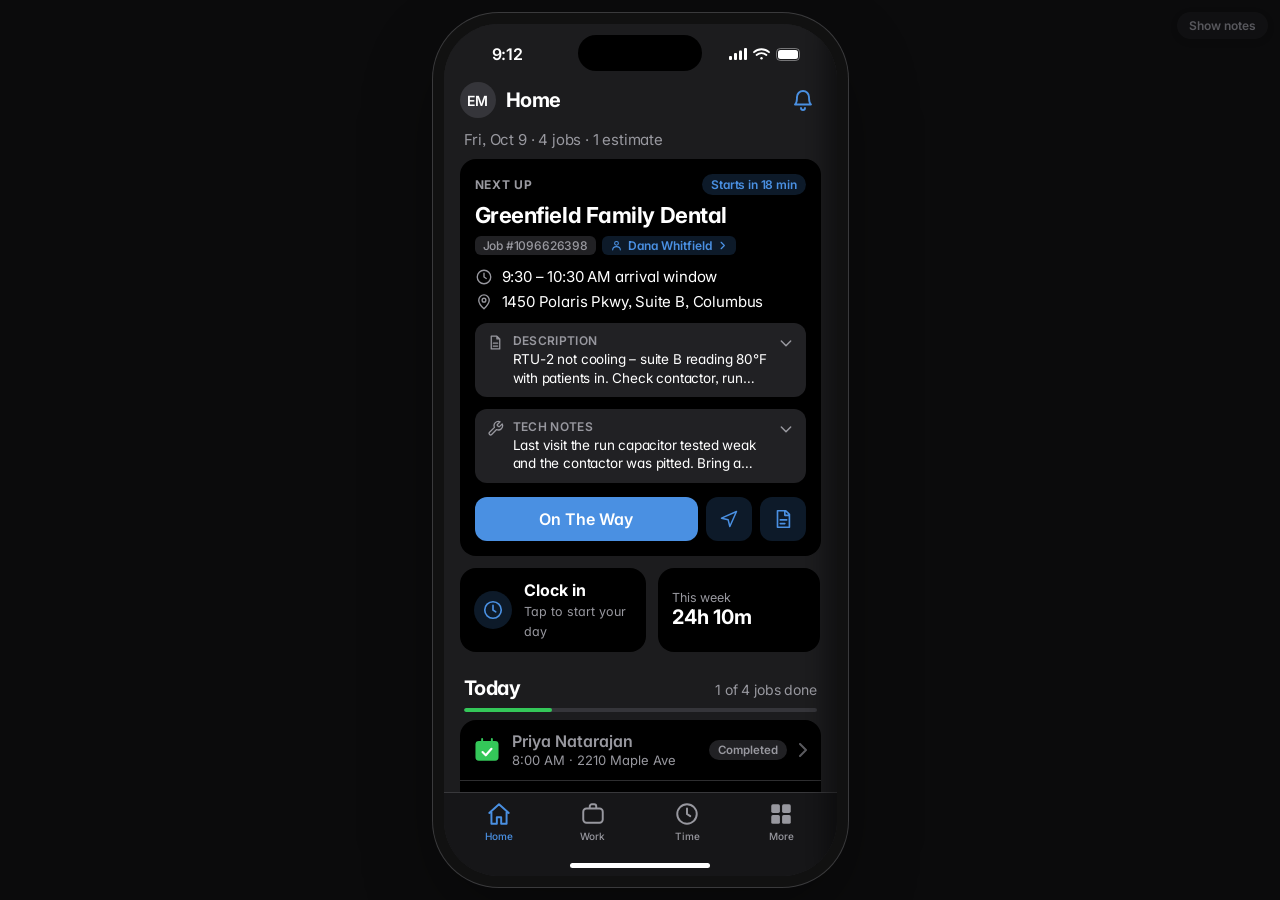
==== technician-happy-path.html @ 6a954765 "Remove the job timer from Job Details Co-Authored-By: Claude Sonnet 5.5 <noreply@anthropic.com>" ====
<!DOCTYPE html>
<html lang="en">
<head>
<meta charset="utf-8">
<meta name="viewport" content="width=device-width, initial-scale=1">
<title>ServiceFusion iOS – Technician Happy Path (v1) + Home &amp; Notifications</title>
<link rel="preconnect" href="https://fonts.googleapis.com">
<link rel="preconnect" href="https://fonts.gstatic.com" crossorigin>
<link href="https://fonts.googleapis.com/css2?family=Inter:wght@400;500;600;700&amp;family=Plus+Jakarta+Sans:wght@400;500;600;700;800&amp;display=swap" rel="stylesheet">
<style>
  :root {
    --bg:#f2f2f7; --card:#fff; --bar:rgba(249,249,249,.94); --text:#000; --text2:#6c6c70; --text3:#aeaeb2;
    --sep:rgba(60,60,67,.18); --accent:#3b82e0; --accent-soft:rgba(59,130,224,.12);
    --green:#34c759; --orange:#ff9f0a; --purple:#af52de; --red:#ff453a; --yellow:#ffd60a;
    --seg-bg:rgba(118,118,128,.12); --seg-on:#fff; --scrim:rgba(0,0,0,.4); --page:#d9dbe0; --shadow:0 1px 2px rgba(0,0,0,.05);
    --panel:#fff;
  }
  [data-theme="dark"] {
    --bg:#1c1c1e; --card:#000; --bar:rgba(22,22,24,.92); --text:#fff; --text2:#98989f; --text3:#5a5a5f;
    --sep:rgba(84,84,88,.55); --accent:#4a90e2; --accent-soft:rgba(74,144,226,.18);
    --seg-bg:rgba(118,118,128,.28); --seg-on:#636366; --scrim:rgba(0,0,0,.6); --page:#0b0b0c; --shadow:none; --panel:#161618;
  }
  * { box-sizing:border-box; -webkit-tap-highlight-color:transparent; }
  html,body { margin:0; height:100%; }
  :root { --font:"Inter",-apple-system,BlinkMacSystemFont,"Helvetica Neue",Arial,sans-serif; --track:-.011em; }
  [data-font="jakarta"] { --font:"Plus Jakarta Sans",-apple-system,BlinkMacSystemFont,"Helvetica Neue",Arial,sans-serif; --track:-.015em; }
  [data-font="system"] { --font:-apple-system,BlinkMacSystemFont,"SF Pro Text","Helvetica Neue",Arial,sans-serif; --track:0em; }
  .phone { font-family:var(--font); letter-spacing:var(--track); -webkit-font-smoothing:antialiased; font-feature-settings:"cv11","ss03","tnum" 0; font-variant-numeric:tabular-nums; }
  .phone h1,.phone h2,.phone h3,.jcard .name { letter-spacing:-.022em; }
  body { background:var(--page); color:var(--text); font-family:var(--font); display:flex; align-items:center; justify-content:center; gap:40px; overflow:hidden; transition:background .25s; }
  button { font:inherit; color:inherit; background:none; border:0; padding:0; cursor:pointer; text-align:inherit; }
  svg { display:block; }
  #stage { width:393px; height:852px; flex:none; transform-origin:center; }
  .phone { position:relative; width:393px; height:852px; border-radius:55px; overflow:hidden; background:var(--bg); box-shadow:0 0 0 11px #111,0 0 0 12px #3a3a3c,0 30px 80px rgba(0,0,0,.4); transition:background .25s; }
  .island { position:absolute; top:11px; left:50%; width:124px; height:36px; margin-left:-62px; background:#000; border-radius:20px; z-index:200; }
  .statusbar { position:absolute; top:0; left:0; right:0; height:54px; z-index:190; display:flex; justify-content:space-between; align-items:center; padding:6px 34px 0 48px; font-weight:600; font-size:16px; pointer-events:none; }
  .statusbar .icons { display:flex; gap:6px; align-items:center; }
  .homebar { position:absolute; bottom:8px; left:50%; width:140px; height:5px; margin-left:-70px; border-radius:3px; background:var(--text); z-index:200; pointer-events:none; }
  .screen { position:absolute; inset:0; background:var(--bg); transition:transform .35s cubic-bezier(.2,.8,.2,1),background .25s; }
  #job { transform:translateX(100%); z-index:35; box-shadow:-8px 0 24px rgba(0,0,0,.15); }
  #job.open { transform:none; }
  #work.pushed,#home.pushed,#inbox.pushed { transform:translateX(-28%); }
  #inbox { transform:translateX(100%); z-index:31; box-shadow:-8px 0 24px rgba(0,0,0,.15); }
  #nset { transform:translateX(100%); z-index:40; box-shadow:-8px 0 24px rgba(0,0,0,.15); }
  #inbox.open,#nset.open { transform:none; }

  /* My Work */
  .header { position:absolute; top:0; left:0; right:0; padding:58px 16px 8px; display:flex; align-items:center; gap:10px; background:var(--bg); z-index:5; }
  .avatar { width:36px; height:36px; border-radius:50%; background:var(--seg-bg); display:grid; place-items:center; font-weight:600; font-size:14px; flex:none; }
  .header h1 { margin:0; font-size:20px; font-weight:700; flex:1; }
  .ibtn { width:36px; height:36px; display:grid; place-items:center; border-radius:50%; color:var(--accent); }
  .ibtn:active { background:var(--seg-bg); }
  .scroll { position:absolute; top:102px; bottom:84px; left:0; right:0; overflow-y:auto; scrollbar-width:none; padding-bottom:24px; }
  .scroll::-webkit-scrollbar { display:none; }
  .seg { margin:6px 16px 0; background:var(--seg-bg); border-radius:9px; padding:2px; display:flex; position:relative; }
  .seg button { flex:1; height:32px; border-radius:7px; font-size:13px; font-weight:500; text-align:center; position:relative; z-index:1; }
  .seg button.on { font-weight:600; }
  .seg .thumb { position:absolute; top:2px; bottom:2px; left:2px; background:var(--seg-on); border-radius:7px; box-shadow:0 2px 6px rgba(0,0,0,.12); transition:transform .25s cubic-bezier(.2,.8,.2,1); }
  .daterow { display:flex; justify-content:space-between; align-items:center; padding:16px 20px 8px; }
  .daterow b { font-size:20px; } .daterow span { color:var(--text2); font-size:20px; }
  .daterow .filters { color:var(--accent); font-size:15px; display:flex; gap:4px; align-items:center; }
  .sec-label { margin:14px 20px 8px; font-size:13px; color:var(--text2); text-transform:uppercase; letter-spacing:.02em; display:flex; justify-content:space-between; }

  .jcard { margin:0 16px 12px; background:var(--card); border-radius:16px; box-shadow:var(--shadow); overflow:hidden; display:block; width:calc(100% - 32px); transition:transform .12s; border:1.5px solid transparent; }
  .jcard:active { transform:scale(.985); }
  .jcard.next { border-color:var(--accent); }
  .jcard .top { display:flex; align-items:center; gap:10px; padding:8px 14px 0; min-height:52px; }
  .jcard .top .sp { flex:1; }
  .jcard .name { padding:6px 14px 0; font-weight:700; font-size:16px; line-height:1.25; letter-spacing:-.01em; }
  .jcard .body { padding:6px 14px 0; }
  .jcard .pri { font-size:16px; font-weight:600; margin-top:2px; display:flex; flex-wrap:wrap; align-items:baseline; column-gap:10px; }
  .jcard .loc { font-size:12px; color:var(--text); margin-top:4px; line-height:1.3; display:flex; align-items:center; gap:8px; }
  .acts { display:flex; gap:16px; margin-right:4px; }
  .actbtn { width:44px; height:44px; border-radius:12px; background:var(--accent-soft); color:var(--accent); display:grid; place-items:center; }
  .actbtn:active { filter:brightness(.85); transform:scale(.94); }
  .jcard .dur { font-size:12px; font-weight:400; color:var(--text2); }
  .jcard .sec { font-size:12px; color:var(--text2); margin-top:8px; line-height:1.5; padding-bottom:12px; }
  .jcard .quick { margin:0 14px 14px; display:flex; gap:10px; }
  .qbtn { flex:1; height:42px; border-radius:12px; background:var(--accent); color:#fff; font-weight:600; font-size:16px; display:flex; align-items:center; justify-content:center; gap:8px; text-align:center; }
  .qbtn:active { opacity:.8; }
  .jcard button.chip { font-size:14px; font-weight:600; min-height:32px; padding:0 12px; gap:7px; border-radius:18px; }
  .jcard button.chip svg { width:10px; height:7px; margin-left:1px; }
  button.chip { position:relative; cursor:pointer; }
  button.chip::after { content:""; position:absolute; inset:-10px -8px; }
  button.chip:active { filter:brightness(.85); transform:scale(.96); }
  .chip { display:inline-flex; align-items:center; gap:5px; font-size:12px; font-weight:600; padding:3px 9px; border-radius:20px; white-space:nowrap; }
  .s-Scheduled { color:var(--accent); background:var(--accent-soft); }
  .s-OnTheWay { color:var(--orange); background:rgba(255,159,10,.16); }
  .s-OnSite { color:var(--purple); background:rgba(175,82,222,.16); }
  .s-Started { color:var(--green); background:rgba(52,199,89,.16); }
  .s-Paused { color:#c9a400; background:rgba(255,214,10,.2); }
  .s-Completed,.s-PartiallyCompleted { color:var(--text2); background:var(--seg-bg); }
  .done-row { margin:0 16px 8px; background:var(--card); border-radius:14px; padding:12px 14px; display:flex; align-items:center; gap:10px; width:calc(100% - 32px); color:var(--text2); font-size:15px; }
  .done-row b { color:var(--text); font-weight:600; flex:1; }

  .tabbar { position:absolute; bottom:0; left:0; right:0; height:84px; padding:8px 8px 0; display:flex; background:var(--bar); backdrop-filter:blur(20px); -webkit-backdrop-filter:blur(20px); border-top:.5px solid var(--sep); z-index:20; }
  .tabbar button { flex:1; display:flex; flex-direction:column; align-items:center; gap:3px; font-size:10px; font-weight:500; color:var(--text2); height:50px; text-align:center; }
  .tabbar button.on { color:var(--accent); }

  /* Job Details */
  .jnav { position:absolute; top:0; left:0; right:0; padding-top:54px; background:var(--card); z-index:6; border-bottom:.5px solid var(--sep); }
  .jnav .row1 { display:flex; align-items:center; justify-content:space-between; padding:0 12px; height:40px; font-size:15px; font-weight:500; }
  .jnav h2 { margin:0; text-align:center; font-size:22px; font-weight:700; padding:2px 0 8px; }
  .jtabs { display:flex; padding:0 12px; }
  .jtabs button { padding:8px 12px 10px; font-size:15px; font-weight:500; color:var(--text); border-bottom:2px solid transparent; }
  .jtabs button.on { color:var(--accent); border-color:var(--accent); }
  .jscroll { position:absolute; top:172px; bottom:0; left:0; right:0; overflow-y:auto; padding:14px 16px 170px; scrollbar-width:none; }
  .jscroll::-webkit-scrollbar { display:none; }
  .card { background:var(--card); border-radius:16px; box-shadow:var(--shadow); margin-bottom:12px; overflow:hidden; }
  .card .pad { padding:14px 16px; }
  .stat-top { display:flex; align-items:center; justify-content:space-between; }
  .stat-top .chip { font-size:14px; padding:4px 11px; }
  .link { color:var(--accent); font-size:15px; text-decoration:underline; }
  .irow { display:flex; align-items:center; gap:12px; padding:12px 16px; }
  .irow + .irow { border-top:.5px solid var(--sep); }
  .irow .main { flex:1; min-width:0; }
  .irow .main small { display:block; color:var(--text2); font-size:13px; }
  .irow svg.lead { color:var(--text2); flex:none; }
  .circ { width:38px; height:38px; border-radius:50%; background:var(--accent-soft); color:var(--accent); display:grid; place-items:center; flex:none; }
  .shortcuts { display:flex; justify-content:space-between; margin:4px 0 14px; }
  .sc { width:64px; text-align:center; font-size:12px; font-weight:500; position:relative; }
  .sc .tile { width:60px; height:60px; border-radius:18px; background:var(--card); display:grid; place-items:center; color:var(--accent); margin:0 auto 6px; position:relative; box-shadow:var(--shadow); }
  .sc:active .tile { transform:scale(.94); }
  .badge { position:absolute; top:-6px; right:-8px; min-width:22px; height:22px; padding:0 6px; border-radius:11px; background:var(--accent); color:#fff; font-size:12px; font-weight:700; display:grid; place-items:center; border:2px solid var(--bg); }
  .badge.warn { background:var(--orange); }
  .badge.ok { background:var(--green); }
  .desc { font-size:15px; line-height:1.4; display:-webkit-box; -webkit-line-clamp:2; -webkit-box-orient:vertical; overflow:hidden; }
  .desc.open { display:block; }
  .desc.big { -webkit-line-clamp:6; }
  .descbox { display:block; width:100%; margin-top:14px; padding-top:12px; border-top:.5px solid var(--sep); text-align:left; }
  .descbox .dh { display:flex; justify-content:space-between; color:var(--text2); font-size:13px; margin-bottom:4px; }
  #descToggle { color:var(--accent); }
  .chev { color:var(--text3); flex:none; }
  .actionbar { position:absolute; left:0; right:0; bottom:0; padding:12px 16px 34px; background:var(--bar); backdrop-filter:blur(20px); -webkit-backdrop-filter:blur(20px); border-top:.5px solid var(--sep); z-index:8; display:flex; gap:10px; }
  .pbtn { flex:1; height:54px; border-radius:14px; background:var(--accent); color:#fff; font-size:18px; font-weight:600; display:flex; align-items:center; justify-content:center; gap:10px; text-align:center; transition:transform .1s; }
  .pbtn:active { transform:scale(.98); opacity:.9; }
  .pbtn.green { background:var(--green); }
  .sbtn { width:54px; height:54px; border-radius:14px; background:var(--seg-bg); display:grid; place-items:center; flex:none; }
  .finished { flex:1; text-align:center; color:var(--text2); font-size:15px; align-self:center; line-height:1.4; }

  /* Sheets */
  .scrim { position:absolute; inset:0; background:var(--scrim); opacity:0; pointer-events:none; transition:opacity .3s; z-index:100; }
  .scrim.show { opacity:1; pointer-events:auto; }
  .sheet { position:absolute; left:0; right:0; bottom:0; background:var(--bg); border-radius:22px 22px 0 0; z-index:110; transform:translateY(105%); transition:transform .35s cubic-bezier(.2,.8,.2,1); display:flex; flex-direction:column; max-height:90%; }
  .sheet.open { transform:none; }
  .sheet.tall { height:88%; }
  .grab { width:36px; height:5px; border-radius:3px; background:var(--text3); margin:8px auto 0; flex:none; }
  .sheet-head { display:flex; align-items:center; justify-content:space-between; padding:10px 18px 8px; flex:none; }
  .sheet-head h3 { margin:0; font-size:19px; }
  .sheet-body { overflow-y:auto; padding:6px 16px 20px; flex:1; scrollbar-width:none; }
  .sheet-foot { padding:10px 16px 34px; flex:none; }
  .opt { display:flex; align-items:center; gap:12px; width:100%; padding:14px 16px; background:var(--card); font-size:17px; }
  .opt + .opt { border-top:.5px solid var(--sep); }
  .opt .chip { margin-left:auto; }
  .opt.cur { color:var(--accent); font-weight:600; }
  .group { border-radius:14px; overflow:hidden; background:var(--card); }
  textarea,input.txt { width:100%; border:0; border-radius:12px; background:var(--card); color:var(--text); font:inherit; font-size:17px; padding:12px 14px; resize:none; outline:none; }
  .note { background:var(--card); border-radius:14px; padding:12px 14px; margin-bottom:10px; font-size:16px; line-height:1.4; }
  .note small { display:block; color:var(--text2); font-size:12px; margin-top:6px; }
  .log { display:flex; gap:10px; padding:10px 4px; font-size:15px; }
  .log small { color:var(--text2); width:62px; flex:none; padding-top:2px; }
  .composer { display:flex; gap:8px; align-items:flex-end; padding:10px 12px 32px; background:var(--bar); border-top:.5px solid var(--sep); flex:none; }
  .composer textarea { flex:1; background:var(--seg-bg); border-radius:18px; padding:9px 14px; font-size:16px; max-height:90px; }
  .send { width:36px; height:36px; border-radius:50%; background:var(--accent); color:#fff; display:grid; place-items:center; flex:none; opacity:.4; }
  .send.on { opacity:1; }
  .empty { text-align:center; color:var(--text2); padding:40px 20px; font-size:15px; }
  .check { width:24px; height:24px; border-radius:50%; border:2px solid var(--text3); flex:none; display:grid; place-items:center; color:#fff; }
  .check.on { background:var(--accent); border-color:var(--accent); }
  .task.on span { color:var(--text2); text-decoration:line-through; }
  .nudge { display:flex; align-items:center; gap:12px; padding:12px 14px; background:var(--card); font-size:15px; }
  .nudge + .nudge { border-top:.5px solid var(--sep); }
  .nudge .ic { width:26px; height:26px; border-radius:50%; display:grid; place-items:center; flex:none; color:#fff; }
  .nudge .ic.ok { background:var(--green); } .nudge .ic.warn { background:var(--orange); }
  .nudge small { display:block; color:var(--text2); font-size:12px; }
  .nudge .go { margin-left:auto; color:var(--accent); font-size:14px; }
  .toast { position:absolute; left:50%; bottom:110px; transform:translate(-50%,20px); background:var(--text); color:var(--bg); padding:9px 16px; border-radius:20px; font-size:14px; opacity:0; transition:.25s; z-index:300; pointer-events:none; width:max-content; max-width:340px; text-align:center; }
  .toast.show { opacity:1; transform:translate(-50%,0); }

  /* ---------- Home + notifications ---------- */
  :root { --banner:rgba(250,250,252,.86); }
  [data-theme="dark"] { --banner:rgba(44,44,46,.88); }
  .bellbtn { position:relative; }
  .bell-ring { animation:ring .7s ease; transform-origin:50% 20%; }
  @keyframes ring { 0%,100% { transform:rotate(0); } 15% { transform:rotate(14deg); } 35% { transform:rotate(-12deg); } 55% { transform:rotate(8deg); } 75% { transform:rotate(-5deg); } }
  #homeBody { padding-bottom:110px; }
  .hcard { margin:0 16px 12px; background:var(--card); border-radius:16px; box-shadow:var(--shadow); overflow:hidden; }
  .greet { padding:2px 20px 10px; }
  .greet p { margin:2px 0 0; color:var(--text2); font-size:15px; }
  .sh { display:flex; justify-content:space-between; align-items:baseline; padding:20px 20px 8px; }
  .sh h3 { margin:0; font-size:20px; }
  .sh span { color:var(--text2); font-size:14px; }
  .pbanner { margin:0 16px 12px; padding:12px 14px; border-radius:14px; background:rgba(255,159,10,.14); border:.5px solid rgba(255,159,10,.5); display:flex; gap:12px; align-items:center; }
  .pbanner .pi { color:var(--orange); flex:none; }
  .pbanner b { display:block; font-size:15px; }
  .pbanner small { display:block; color:var(--text2); font-size:12.5px; line-height:1.3; margin-top:1px; }
  .pbanner button { background:var(--orange); color:#000; font-weight:600; font-size:14px; padding:7px 14px; border-radius:18px; flex:none; }
  .nu { position:relative; padding:14px; border:1.5px solid transparent; transition:border-color .2s; cursor:pointer; }
  .nu.warn { border-color:var(--orange); }
  .nu.late,.nu.left { border-color:var(--red); }
  .nu.onsite,.nu.working { border-color:var(--green); }
  .nu-top { display:flex; align-items:center; justify-content:space-between; margin-bottom:8px; gap:8px; }
  .eyebrow { font-size:12px; font-weight:700; letter-spacing:.06em; color:var(--text2); text-transform:uppercase; }
  .pill { display:inline-flex; align-items:center; gap:5px; font-size:12px; font-weight:600; padding:3px 9px; border-radius:20px; white-space:nowrap; }
  .p-blue { background:var(--accent-soft); color:var(--accent); }
  .p-amber { background:rgba(255,159,10,.2); color:var(--orange); }
  .p-red { background:rgba(255,69,58,.18); color:var(--red); }
  .p-green { background:rgba(52,199,89,.2); color:var(--green); }
  .p-gray { background:var(--seg-bg); color:var(--text2); }
  .nu h4 { margin:0; font-size:22px; line-height:1.15; letter-spacing:-.02em; }
  .tags { display:flex; gap:6px; flex-wrap:wrap; margin:8px 0 0; }
  .tag { font-size:12px; font-weight:500; padding:2px 8px; border-radius:6px; background:var(--seg-bg); color:var(--text2); }
  .tag.chg { background:rgba(255,159,10,.2); color:var(--orange); font-weight:600; }
  .meta { display:flex; flex-direction:column; gap:6px; margin-top:12px; font-size:15px; }
  .meta div { display:flex; align-items:center; gap:9px; }
  .meta svg { color:var(--text2); flex:none; }
  .meta s { color:var(--text3); font-size:13px; margin-left:4px; }
  .tag.ctag { display:inline-flex; align-items:center; gap:5px; background:var(--accent-soft); color:var(--accent); font-weight:600; position:relative; }
  .tag.ctag::after { content:""; position:absolute; inset:-8px -6px; }
  .tag.ctag:active { filter:brightness(.85); }
  .cwho { display:flex; align-items:center; gap:14px; padding:6px 4px 16px; }
  .cwho .cav { width:52px; height:52px; border-radius:50%; background:var(--accent-soft); color:var(--accent); display:grid; place-items:center; font-weight:700; font-size:18px; flex:none; }
  .cwho b { display:block; font-size:20px; letter-spacing:-.02em; }
  .cwho small { color:var(--text2); font-size:14px; }
  .opt .cl { display:block; color:var(--text2); font-size:12px; margin-bottom:1px; }
  .cbtns { display:flex; gap:10px; margin-top:14px; }
  .nblock { display:flex; gap:9px; margin-top:12px; padding:10px 12px; border-radius:12px; background:var(--seg-bg); font-size:13.5px; line-height:1.35; }
  .nblock svg { flex:none; color:var(--text2); margin-top:1px; }
  .nblock .lbl { display:block; font-weight:600; font-size:12px; color:var(--text2); text-transform:uppercase; letter-spacing:.03em; margin-bottom:1px; }
  .nblock .clamp { display:-webkit-box; -webkit-line-clamp:2; -webkit-box-orient:vertical; overflow:hidden; }
  .nblock.open .clamp { display:block; }
  .nblock .tg { flex:none; align-self:flex-start; margin-top:1px; color:var(--text3); transition:transform .2s; }
  .nblock.open .tg { transform:rotate(180deg); }
  .nu .actions { display:flex; gap:8px; margin-top:14px; }
  .hbtn { height:44px; border-radius:12px; font-weight:600; font-size:16px; display:flex; align-items:center; justify-content:center; gap:7px; text-align:center; }
  .hbtn.pri { flex:1; background:var(--accent); color:#fff; }
  .hbtn.pri.go { background:var(--green); }
  .hbtn.pri.warn { background:var(--orange); color:#000; }
  .hbtn.sec { width:46px; background:var(--accent-soft); color:var(--accent); }
  .hbtn:active { filter:brightness(.9); }
  .alldone { text-align:center; padding:26px 20px; }
  .alldone .big { width:54px; height:54px; border-radius:50%; background:rgba(52,199,89,.18); color:var(--green); display:grid; place-items:center; margin:0 auto 10px; }
  .alldone b { font-size:18px; display:block; }
  .alldone small { color:var(--text2); font-size:14px; }
  .tiles { display:grid; grid-template-columns:1.15fr 1fr; gap:12px; margin:0 16px 4px; }
  .ttile { background:var(--card); border-radius:16px; padding:12px 14px; box-shadow:var(--shadow); min-height:74px; text-align:left; display:flex; flex-direction:column; justify-content:center; }
  .ttile small { color:var(--text2); font-size:12.5px; }
  .ttile b { font-size:20px; }
  .ttile.clk { flex-direction:row; align-items:center; gap:12px; }
  .ttile.clk .ci { width:38px; height:38px; border-radius:50%; display:grid; place-items:center; background:var(--accent-soft); color:var(--accent); flex:none; }
  .ttile.clk.in .ci { background:rgba(52,199,89,.2); color:var(--green); }
  .ttile.clk b { font-size:16px; display:block; }
  .prog { height:4px; border-radius:2px; background:var(--seg-bg); margin:0 20px 8px; overflow:hidden; }
  .prog i { display:block; height:100%; background:var(--green); border-radius:2px; transition:width .3s; }
  .jrow { display:flex; align-items:center; gap:12px; width:100%; padding:12px 14px; }
  .jrow + .jrow { border-top:.5px solid var(--sep); }
  .jrow .jn { flex:1; min-width:0; font-size:16px; font-weight:600; line-height:1.2; }
  .jrow .jn small { display:block; color:var(--text2); font-weight:400; font-size:13px; margin-top:2px; white-space:nowrap; overflow:hidden; text-overflow:ellipsis; }
  .jrow.dn .jn b { color:var(--text2); font-weight:600; }
  .jrow .chip { font-size:11.5px; }
  .hempty { text-align:center; color:var(--text2); padding:22px 20px; font-size:14px; }
  .qa { display:flex; gap:10px; overflow-x:auto; padding:0 16px 4px; scrollbar-width:none; }
  .qa::-webkit-scrollbar { display:none; }
  .qt { flex:none; width:82px; height:78px; border-radius:16px; background:var(--card); box-shadow:var(--shadow); display:flex; flex-direction:column; align-items:center; justify-content:center; gap:6px; font-size:12.5px; text-align:center; }
  .qt svg { color:var(--accent); }
  .qt:active { filter:brightness(.9); }
  /* inbox + notification settings */
  .navbar { position:absolute; top:0; left:0; right:0; height:100px; padding-top:54px; display:flex; align-items:center; justify-content:center; background:var(--bar); backdrop-filter:blur(20px); -webkit-backdrop-filter:blur(20px); z-index:5; }
  .navbar h2 { margin:0; font-size:17px; font-weight:600; }
  .nback { position:absolute; left:6px; bottom:6px; display:flex; align-items:center; color:var(--accent); font-size:17px; height:36px; padding-right:8px; }
  .navr { position:absolute; right:8px; bottom:5px; }
  .ibody { position:absolute; top:100px; bottom:0; left:0; right:0; overflow-y:auto; scrollbar-width:none; padding-bottom:60px; }
  .ibody::-webkit-scrollbar { display:none; }
  .frow { display:flex; align-items:center; gap:12px; padding:12px 16px 4px; }
  .fseg { background:var(--seg-bg); border-radius:9px; padding:2px; display:flex; position:relative; flex:1; max-width:190px; }
  .fseg button { flex:1; height:30px; border-radius:7px; font-size:13px; font-weight:500; position:relative; z-index:1; text-align:center; }
  .fseg .thumb { position:absolute; top:2px; bottom:2px; left:2px; width:calc((100% - 4px) / 2); background:var(--seg-on); border-radius:7px; box-shadow:0 2px 6px rgba(0,0,0,.12); transition:transform .25s cubic-bezier(.2,.8,.2,1); }
  .fseg button.on { font-weight:600; }
  .frow .mark { margin-left:auto; color:var(--accent); font-size:15px; }
  .frow .mark:disabled { color:var(--text3); cursor:default; }
  .ngroup { padding:14px 20px 6px; font-size:13px; font-weight:600; color:var(--text2); text-transform:uppercase; letter-spacing:.03em; }
  .nlist { margin:0 16px; border-radius:14px; overflow:hidden; box-shadow:var(--shadow); }
  .nrow { position:relative; display:flex; gap:12px; padding:12px 16px; background:var(--card); cursor:pointer; }
  .nrow + .nrow { border-top:.5px solid var(--sep); }
  .nrow:active { filter:brightness(.95); }
  .nrow.unread { background:color-mix(in srgb, var(--accent) 9%, var(--card)); }
  .ni { width:40px; height:40px; border-radius:50%; flex:none; display:grid; place-items:center; background:color-mix(in srgb, var(--c) 20%, transparent); color:var(--c); }
  .nb { flex:1; min-width:0; padding-right:10px; }
  .nt { display:flex; justify-content:space-between; gap:8px; }
  .nt b { font-size:15.5px; font-weight:500; line-height:1.25; }
  .nrow.unread .nt b { font-weight:700; }
  .nt span { color:var(--text2); font-size:12.5px; flex:none; margin-top:2px; }
  .nb p { margin:2px 0 0; font-size:14px; color:var(--text2); line-height:1.3; }
  .nrow .dot { position:absolute; right:12px; top:40px; width:9px; height:9px; border-radius:50%; background:var(--accent); }
  .nact { margin-top:8px; background:var(--accent); color:#fff; font-weight:600; font-size:13.5px; padding:6px 14px; border-radius:16px; }
  .nres { margin-top:7px; display:flex; align-items:center; gap:5px; font-size:13px; color:var(--green); font-weight:500; }
  .foot { text-align:center; color:var(--text2); font-size:13px; line-height:1.45; padding:22px 30px; }
  .zero { text-align:center; color:var(--text2); padding:70px 40px 30px; }
  .zero .zi { width:64px; height:64px; border-radius:50%; background:var(--seg-bg); display:grid; place-items:center; margin:0 auto 14px; }
  .zero b { display:block; color:var(--text); font-size:18px; margin-bottom:4px; }
  .sbody { position:absolute; top:100px; bottom:0; left:0; right:0; overflow-y:auto; padding:8px 16px 40px; scrollbar-width:none; }
  .sbody h3 { margin:22px 16px 6px; font-size:13px; font-weight:400; color:var(--text2); text-transform:uppercase; letter-spacing:0; }
  .sgroup { background:var(--card); border-radius:12px; overflow:hidden; box-shadow:var(--shadow); }
  .srow { display:flex; align-items:center; justify-content:space-between; padding:12px 16px; min-height:48px; font-size:16.5px; gap:12px; width:100%; }
  .srow + .srow { border-top:.5px solid var(--sep); }
  .srow small { display:block; color:var(--text2); font-size:13px; margin-top:2px; line-height:1.3; }
  .srow .val { color:var(--text2); display:flex; align-items:center; gap:6px; font-size:16px; }
  .srow .val.bad { color:var(--red); } .srow .val.ok { color:var(--green); }
  .snote { margin:8px 16px 0; font-size:13px; color:var(--text2); line-height:1.4; }
  .switch { width:51px; height:31px; border-radius:16px; background:var(--seg-bg); position:relative; transition:background .2s; flex:none; }
  .switch::after { content:""; position:absolute; top:2px; left:2px; width:27px; height:27px; border-radius:50%; background:#fff; box-shadow:0 2px 4px rgba(0,0,0,.3); transition:transform .2s; }
  .switch.on { background:var(--green); }
  .switch.on::after { transform:translateX(20px); }
  .soon { font-size:11px; font-weight:600; background:var(--seg-bg); color:var(--text2); padding:2px 7px; border-radius:10px; margin-left:6px; vertical-align:2px; }
  /* drawer */
  .dscrim { position:absolute; inset:0; background:var(--scrim); opacity:0; pointer-events:none; transition:opacity .3s; z-index:50; }
  .dscrim.show { opacity:1; pointer-events:auto; }
  .drawer { position:absolute; top:0; bottom:0; left:0; width:318px; background:var(--card); z-index:60; transform:translateX(-100%); transition:transform .32s cubic-bezier(.2,.8,.2,1); padding:62px 0 30px; overflow-y:auto; border-radius:0 24px 24px 0; scrollbar-width:none; }
  .drawer.open { transform:none; box-shadow:8px 0 40px rgba(0,0,0,.3); }
  .profile { display:flex; gap:12px; align-items:center; padding:0 20px 18px; }
  .profile .avatar { width:48px; height:48px; font-size:17px; }
  .profile b { display:block; font-size:17px; }
  .profile small { color:var(--text2); font-size:13px; }
  .menu { padding:4px 12px; }
  .menu hr { border:0; border-top:.5px solid var(--sep); margin:8px 8px; }
  .menu button { display:flex; align-items:center; gap:14px; width:100%; padding:11px 8px; border-radius:10px; font-size:17px; }
  .menu button:active { background:var(--seg-bg); }
  .menu svg { color:var(--text2); flex:none; }
  .menu .danger,.menu .danger svg { color:var(--red); }
  .menu .mb { margin-left:auto; background:var(--red); color:#fff; font-size:12px; font-weight:700; border-radius:10px; padding:1px 7px; }
  /* push banner */
  .banner { position:absolute; top:56px; left:8px; right:8px; z-index:250; border-radius:24px; background:var(--banner); backdrop-filter:blur(24px); -webkit-backdrop-filter:blur(24px); box-shadow:0 10px 40px rgba(0,0,0,.35); transform:translateY(-140%); transition:transform .45s cubic-bezier(.2,.9,.25,1.05); overflow:hidden; }
  .banner.show { transform:none; }
  .bn-main { display:flex; gap:11px; padding:12px 14px; width:100%; cursor:pointer; }
  .bn-app { width:38px; height:38px; border-radius:9px; background:linear-gradient(135deg,#4a90e2,#2a5fb0); display:grid; place-items:center; color:#fff; flex:none; }
  .bn-tx { flex:1; min-width:0; }
  .bn-hd { display:flex; justify-content:space-between; font-size:12px; color:var(--text2); margin-bottom:1px; }
  .bn-tx b { display:block; font-size:15px; line-height:1.25; }
  .bn-tx p { margin:2px 0 0; font-size:14px; line-height:1.3; }
  .bn-acts { display:flex; border-top:.5px solid var(--sep); }
  .bn-acts button { flex:1; padding:11px 6px; text-align:center; font-size:15px; font-weight:600; color:var(--accent); }
  .bn-acts button + button { border-left:.5px solid var(--sep); font-weight:500; }
  .bn-acts button:active { background:var(--seg-bg); }
  /* panel controls */
  #panel .tgrid { display:grid; grid-template-columns:1fr 1fr; gap:6px; margin-bottom:4px; }
  #panel .tgrid button { background:var(--seg-bg); border-radius:10px; padding:8px 6px; text-align:center; font-weight:600; font-size:12.5px; }
  #panel .tgrid button:hover { filter:brightness(1.12); }
  #panel .mini { display:flex; gap:4px; background:var(--seg-bg); border-radius:9px; padding:2px; margin-bottom:6px; }
  #panel .mini button { flex:1; padding:6px 4px; border-radius:7px; text-align:center; font-size:12.5px; }
  #panel .mini button.on { background:var(--seg-on); font-weight:600; box-shadow:0 1px 4px rgba(0,0,0,.15); }
  #panel .lab { font-size:12px; color:var(--text2); margin:8px 0 4px; }

  /* Review panel */
  #panel { width:300px; background:var(--panel); border-radius:18px; padding:20px; color:var(--text); font-size:13px; line-height:1.5; max-height:852px; overflow-y:auto; box-shadow:0 8px 30px rgba(0,0,0,.15); flex:none; }
  #panel h4 { margin:0 0 4px; font-size:11px; letter-spacing:.06em; text-transform:uppercase; color:var(--text2); }
  #panel h3 { margin:0 0 10px; font-size:17px; }
  #panel ul { margin:0 0 14px; padding-left:18px; } #panel li { margin-bottom:6px; }
  #panel .ev { color:var(--text2); font-size:12px; }
  #panel .ctl { display:flex; gap:8px; margin-top:6px; }
  #panel .ctl button { flex:1; background:var(--seg-bg); border-radius:10px; padding:8px; text-align:center; font-weight:600; font-size:13px; }
  @media (max-width:820px) { #panel { display:none; } }
  body.hide-panel #panel { display:none; }
  #panelToggle { position:fixed; top:12px; right:12px; z-index:500; background:var(--panel); color:var(--text2); font-size:12px; font-weight:600; padding:6px 12px; border-radius:16px; opacity:.55; box-shadow:0 2px 8px rgba(0,0,0,.15); }
  #panelToggle:hover { opacity:1; }
  @media (max-width:820px) { #panelToggle { display:none; } }

  /* ---------- PO & Completion ---------- */
  #po { transform:translateX(100%); z-index:45; box-shadow:-8px 0 24px rgba(0,0,0,.15); }
  #po.open { transform:none; }
  #job.open.pushed { transform:translateX(-28%); }
  .shortcuts .sc { width:auto; flex:1; }
  .shortcuts .sc .tile { width:54px; height:54px; border-radius:16px; }
  .s-WaitingonParts { color:var(--orange); background:rgba(255,159,10,.16); }
  .s-ReadyforOfficeReview { color:var(--accent); background:var(--accent-soft); }
  .jcard .sec .pl { color:var(--orange); font-weight:500; }
  .pobody { position:absolute; top:100px; left:0; right:0; bottom:0; overflow-y:auto; padding:6px 16px 28px; scrollbar-width:none; }
  .pobody::-webkit-scrollbar { display:none; }
  .pofoot { position:absolute; left:0; right:0; bottom:0; padding:10px 16px 34px; background:var(--bar); backdrop-filter:blur(20px); -webkit-backdrop-filter:blur(20px); border-top:.5px solid var(--sep); z-index:6; display:flex; flex-direction:column; gap:8px; }
  .pofoot .hint { text-align:center; color:var(--text2); font-size:13px; }
  .pbtn.dis { background:var(--seg-bg); color:var(--text3); }
  .pbtn.ghost { background:var(--accent-soft); color:var(--accent); }
  .pbtn.amber { background:var(--orange); color:#000; }
  .pbtn.slim { height:46px; font-size:16px; }
  .plabel { font-size:13px; color:var(--text2); text-transform:uppercase; letter-spacing:.03em; margin:18px 4px 6px; }
  .pcard { background:var(--card); border-radius:14px; overflow:hidden; box-shadow:var(--shadow); }
  .psearch { margin:4px 0 12px; }
  .psearch .box { display:flex; align-items:center; gap:8px; background:var(--seg-bg); border-radius:12px; padding:0 12px; height:40px; color:var(--text2); }
  .psearch input { flex:1; border:0; background:none; outline:none; font:inherit; font-size:16px; color:var(--text); min-width:0; }
  .prow { display:flex; align-items:center; gap:10px; background:var(--card); padding:11px 12px 11px 14px; width:100%; }
  .prow + .prow { border-top:.5px solid var(--sep); }
  .prow.sel { background:color-mix(in srgb, var(--accent) 8%, var(--card)); }
  .pinfo { flex:1; min-width:0; display:block; text-align:left; }
  .pinfo b { display:block; font-size:15.5px; font-weight:600; line-height:1.25; }
  .pinfo small { display:block; color:var(--text2); font-size:12.5px; margin-top:1px; }
  .stk { display:flex; align-items:center; gap:8px; margin-top:6px; flex-wrap:wrap; }
  .stk i { font-style:normal; color:var(--text2); font-size:12px; }
  .padd { width:36px; height:36px; border-radius:50%; background:var(--accent-soft); color:var(--accent); display:grid; place-items:center; flex:none; }
  .addrow { color:var(--accent); font-weight:600; font-size:15px; gap:8px; justify-content:flex-start; }
  .qstep { display:flex; align-items:center; background:var(--seg-bg); border-radius:10px; flex:none; }
  .qstep button { width:34px; height:34px; display:grid; place-items:center; font-size:20px; color:var(--accent); text-align:center; }
  .qstep b { min-width:22px; text-align:center; font-size:15px; }
  .kv { display:flex; justify-content:space-between; align-items:flex-start; gap:14px; padding:12px 14px; font-size:15px; }
  .kv + .kv { border-top:.5px solid var(--sep); }
  .kv span:first-child { color:var(--text2); flex:none; }
  .kv b { font-weight:600; text-align:right; }
  .kvbtn { display:flex; align-items:center; gap:10px; padding:13px 14px; width:100%; font-size:16px; text-align:left; }
  .kvbtn span { flex:1; font-weight:600; }
  .kvbtn small { color:var(--text2); font-size:13px; }
  .jprompt { display:flex; align-items:center; gap:12px; margin-top:12px; padding:12px 14px; border-radius:14px; background:var(--accent-soft); color:var(--accent); }
  .jprompt div { flex:1; color:var(--text); }
  .jprompt b { display:block; font-size:14.5px; }
  .jprompt small { display:block; color:var(--text2); font-size:13px; margin-top:1px; }
  .jprompt .go { background:var(--accent); color:#fff; font-weight:600; font-size:14px; padding:7px 16px; border-radius:16px; }
  .segbar { display:flex; gap:3px; margin:12px 0 8px; }
  .segbar i { flex:1; height:5px; border-radius:3px; background:var(--seg-bg); }
  .segbar i.d { background:var(--green); }
  .segbar i.n { background:var(--accent); }
  .nx { display:flex; justify-content:space-between; gap:10px; font-size:13px; color:var(--text2); }
  .nx b { color:var(--text); font-weight:600; }
  .pcj { cursor:pointer; }
  .poline { margin-top:10px; padding-top:10px; border-top:.5px solid var(--sep); font-size:14.5px; }
  .poline small { display:block; color:var(--text2); font-size:12.5px; margin-top:2px; }
  .vj { display:grid; grid-template-columns:1fr 1fr; gap:8px; margin:12px 0 2px; }
  .vj > div { background:var(--seg-bg); border-radius:10px; padding:8px 10px; font-size:12px; color:var(--text2); }
  .vj b { display:block; color:var(--text); font-size:14px; margin-top:1px; }
  .vj .ok b { color:var(--green); } .vj .open b { color:var(--orange); }
  .vj.big { margin:0 0 14px; } .vj.big > div { padding:12px; } .vj.big b { font-size:16px; }
  .kvs { margin-top:12px; font-size:14.5px; line-height:1.4; }
  .kvs small { display:block; color:var(--text2); font-size:12px; text-transform:uppercase; letter-spacing:.03em; margin-bottom:3px; }
  .clampn { display:-webkit-box; -webkit-line-clamp:3; -webkit-box-orient:vertical; overflow:hidden; }
  .rrow { display:flex; align-items:center; gap:8px; padding:2px 0; }
  .rrow svg { color:var(--green); flex:none; }
  .acts4 { display:grid; grid-template-columns:repeat(4,1fr); gap:8px; }
  .qa4 { background:var(--card); border-radius:14px; padding:12px 4px 10px; display:flex; flex-direction:column; align-items:center; gap:5px; color:var(--accent); font-size:12.5px; font-weight:500; text-align:center; box-shadow:var(--shadow); }
  .qa4.danger { color:var(--red); }
  .qa4:active { filter:brightness(.9); }
  .nudge .ic.req { background:var(--red); } .nudge .ic.na { background:var(--text3); }
  .rtag { font-size:11px; font-weight:700; padding:1px 6px; border-radius:5px; background:rgba(255,69,58,.18); color:var(--red); margin-left:7px; vertical-align:1px; }
  .rtag.soft { background:var(--seg-bg); color:var(--text2); }
  .handoff { display:flex; gap:10px; align-items:flex-start; padding:12px 14px; border-radius:12px; background:var(--accent-soft); color:var(--accent); font-size:14px; line-height:1.35; margin-bottom:14px; }
  .handoff span { color:var(--text); }
  .handoff svg { flex:none; margin-top:1px; }
  #sigPad { width:100%; height:170px; background:#fff; border-radius:14px; touch-action:none; display:block; }
  .group .kv { background:var(--card); }
  .dlab { font-size:12px; color:var(--text2); margin:8px 0 4px; }
  .dm { display:flex; gap:4px; background:var(--seg-bg); border-radius:9px; padding:2px; margin-bottom:6px; }
  .dm button { flex:1; padding:7px 4px; border-radius:7px; text-align:center; font-size:12px; line-height:1.2; }
  .dm button.on { background:var(--seg-on); font-weight:600; box-shadow:0 1px 4px rgba(0,0,0,.15); }
  .adv { width:100%; background:var(--accent); color:#fff; border-radius:10px; padding:10px; text-align:center; font-weight:600; font-size:13px; margin:2px 0 8px; }
  .adv:disabled { background:var(--seg-bg); color:var(--text3); cursor:default; }
  .forjob { color:var(--text2); font-size:13.5px; margin:2px 4px 10px; }
  .irow2 { padding:12px 14px; }
  .irow2 + .irow2 { border-top:.5px solid var(--sep); }
  .ihead { display:flex; justify-content:space-between; align-items:center; gap:8px; }
  .ihead b { font-size:15.5px; font-weight:600; line-height:1.25; }
  .icontrols { display:flex; align-items:center; gap:10px; margin:8px 0 6px; }
  .cost { display:flex; align-items:center; gap:4px; background:var(--seg-bg); border-radius:10px; padding:0 10px; height:34px; color:var(--text2); }
  .costin { width:70px; border:0; background:none; outline:none; font:inherit; font-size:15px; color:var(--text); text-align:right; }
  .tot { margin-left:auto; font-size:15px; }
  .memoin { flex:1; min-width:0; border:0; background:none; outline:none; font:inherit; font-size:15px; color:var(--text); text-align:right; }
  .prow .go { background:var(--accent-soft); color:var(--accent); font-weight:600; font-size:14px; padding:7px 14px; border-radius:16px; flex:none; }
  .vbanner { display:flex; gap:10px; align-items:flex-start; padding:11px 13px; margin-bottom:12px; border-radius:12px; background:var(--accent-soft); color:var(--accent); font-size:13.5px; line-height:1.35; }
  .vbanner span { color:var(--text); }
  .vbanner svg { flex:none; margin-top:1px; }
  .rdot { display:inline-block; width:10px; height:10px; border-radius:50%; margin-right:7px; }
  .r-r { background:var(--red); } .r-o { background:var(--orange); } .r-g { background:var(--green); }
</style>
</head>
<body class="hide-panel">
<div id="stage">
<div class="phone" id="phone">
  <div class="island"></div>
  <div class="statusbar"><span id="clock">9:12</span>
    <span class="icons">
      <svg width="18" height="12" viewBox="0 0 18 12" fill="currentColor"><rect y="8" width="3" height="4" rx="1"/><rect x="5" y="5" width="3" height="7" rx="1"/><rect x="10" y="2.5" width="3" height="9.5" rx="1"/><rect x="15" width="3" height="12" rx="1"/></svg>
      <svg width="17" height="12" viewBox="0 0 17 12" fill="none" stroke="currentColor" stroke-width="1.8" stroke-linecap="round"><path d="M1 4.2a11 11 0 0 1 15 0M3.6 7a7.2 7.2 0 0 1 9.8 0"/><circle cx="8.5" cy="10.2" r="1.2" fill="currentColor" stroke="none"/></svg>
      <svg width="27" height="13" viewBox="0 0 27 13" fill="none"><rect x=".5" y=".5" width="23" height="12" rx="3.8" stroke="currentColor" opacity=".4"/><rect x="2" y="2" width="20" height="9" rx="2.5" fill="currentColor"/></svg>
    </span>
  </div>

  <section class="screen" id="home">
    <div class="header">
      <button class="avatar" data-act="drawer" aria-label="Open menu">EM</button>
      <h1>Home</h1>
      <button class="ibtn bellbtn" data-act="bell" aria-label="Notifications"><span class="bellic"></span></button>
    </div>
    <div class="scroll" id="homeBody"></div>
  </section>

  <section class="screen" id="work">
    <div class="header">
      <button class="avatar" data-act="toast" data-msg="Side menu – see My Work prototype">EM</button>
      <h1>My Work</h1>
      <button class="ibtn bellbtn" data-act="bell" aria-label="Notifications"><span class="bellic"></span></button>
      <button class="ibtn" data-act="toast" data-msg="Search"><svg width="22" height="22" viewBox="0 0 24 24" fill="none" stroke="currentColor" stroke-width="2" stroke-linecap="round"><circle cx="11" cy="11" r="7"/><path d="M20 20l-4-4"/></svg></button>
      <button class="ibtn" data-act="toast" data-msg="Calendar"><svg width="22" height="22" viewBox="0 0 24 24" fill="none" stroke="currentColor" stroke-width="2" stroke-linecap="round" stroke-linejoin="round"><rect x="3" y="5" width="18" height="16" rx="3"/><path d="M3 10h18M8 3v4M16 3v4"/></svg></button>
      <button class="ibtn" data-act="toast" data-msg="New job"><svg width="24" height="24" viewBox="0 0 24 24" fill="none" stroke="currentColor" stroke-width="2.2" stroke-linecap="round"><path d="M12 5v14M5 12h14"/></svg></button>
    </div>
    <div class="scroll">
      <div class="seg" id="wtabs"><div class="thumb" style="width:calc((100% - 4px)/3);transform:translateX(100%)"></div>
        <button data-act="toast" data-msg="Past tab">Past</button><button class="on">Current</button><button data-act="toast" data-msg="Future tab">Future</button></div>
      <div class="daterow"><div><b>Oct 9,</b> <span>Today</span></div>
        <button class="filters" data-act="toast" data-msg="Filters">Filters <svg width="18" height="18" viewBox="0 0 24 24" fill="none" stroke="currentColor" stroke-width="2" stroke-linejoin="round"><path d="M3 4h18l-7 9v6l-4 2v-8z"/></svg></button></div>
      <div id="list"></div>
    </div>
  </section>

  <!-- shared tab bar: Home and Work swap beneath it; Job Details / Inbox slide over it -->
  <nav class="tabbar" id="tabbar">
    <button data-act="tab" data-v="home" class="on"><svg width="26" height="26" viewBox="0 0 24 24" fill="none" stroke="currentColor" stroke-width="1.8" stroke-linejoin="round" stroke-linecap="round"><path d="M3 11l9-8 9 8M5 9.5V21h5v-6h4v6h5V9.5"/></svg>Home</button>
    <button data-act="tab" data-v="work"><svg width="26" height="26" viewBox="0 0 24 24" fill="none" stroke="currentColor" stroke-width="1.8" stroke-linejoin="round"><rect x="3" y="7" width="18" height="13" rx="3"/><path d="M9 7V5a2 2 0 0 1 2-2h2a2 2 0 0 1 2 2v2"/></svg>Work</button>
    <button data-act="tab" data-v="time"><svg width="26" height="26" viewBox="0 0 24 24" fill="none" stroke="currentColor" stroke-width="1.8" stroke-linecap="round"><circle cx="12" cy="12" r="9"/><path d="M12 7v5l3 2"/></svg>Time</button>
    <button data-act="tab" data-v="more"><svg width="26" height="26" viewBox="0 0 24 24" fill="currentColor"><rect x="3" y="3" width="8" height="8" rx="1.5"/><rect x="13" y="3" width="8" height="8" rx="1.5"/><rect x="3" y="13" width="8" height="8" rx="1.5"/><rect x="13" y="13" width="8" height="8" rx="1.5"/></svg>More</button>
  </nav>

  <section class="screen" id="job"></section>
  <section class="screen" id="po"></section>

  <!-- Notification inbox -->
  <section class="screen" id="inbox">
    <div class="navbar">
      <button class="nback" data-act="inbox-back"><span id="ibackIc"></span>&nbsp;<span id="inboxBackTxt">Home</span></button>
      <h2>Notifications</h2>
      <button class="ibtn navr" data-act="nset-open" aria-label="Notification settings" id="gearIc"></button>
    </div>
    <div class="ibody" id="inboxBody"></div>
  </section>

  <!-- Notification settings -->
  <section class="screen" id="nset">
    <div class="navbar">
      <button class="nback" data-act="nset-back"><span id="sbackIc"></span>&nbsp;Notifications</button>
      <h2>Notification Settings</h2>
    </div>
    <div class="sbody" id="nsetBody"></div>
  </section>

  <!-- Side menu -->
  <div class="dscrim" id="dscrim" data-act="drawer-close"></div>
  <aside class="drawer" id="drawer"></aside>

  <!-- Push banner -->
  <div class="banner" id="banner"></div>

  <div class="scrim" id="scrim"></div>
  <div class="sheet" id="sheet"></div>
  <div class="toast" id="toast"></div>
  <div class="homebar"></div>
</div>
</div>

<aside id="panel"></aside>
<button id="panelToggle" data-act="togglePanel" aria-label="Show or hide prototype notes and controls">Show notes</button>

<script>
(() => {
  const $ = s => document.querySelector(s);
  const root = document.documentElement;

  /* ---------- scale ---------- */
  const fit = () => { $('#stage').style.transform = `scale(${Math.min(1,(innerHeight-40)/852)})`; };
  addEventListener('resize', fit); fit();

  /* ---------- icons ---------- */
  const I = {
    back:'<svg width="14" height="22" viewBox="0 0 14 22" fill="none" stroke="currentColor" stroke-width="2.6" stroke-linecap="round" stroke-linejoin="round"><path d="M11 2L3 11l8 9"/></svg>',
    chev:'<svg class="chev" width="8" height="14" viewBox="0 0 8 14" fill="none" stroke="currentColor" stroke-width="2" stroke-linecap="round" stroke-linejoin="round"><path d="M1 1l6 6-6 6"/></svg>',
    edit:'<svg width="22" height="22" viewBox="0 0 24 24" fill="none" stroke="currentColor" stroke-width="2" stroke-linecap="round" stroke-linejoin="round"><path d="M4 20l4-1 11-11-3-3L5 16zM14 6l3 3"/></svg>',
    nav:'<svg width="20" height="20" viewBox="0 0 24 24" fill="none" stroke="currentColor" stroke-width="2" stroke-linejoin="round"><path d="M3 11l18-8-8 18-2-8z"/></svg>',
    phone:'<svg width="20" height="20" viewBox="0 0 24 24" fill="none" stroke="currentColor" stroke-width="2" stroke-linejoin="round"><path d="M5 4h4l2 5-2.500 1.500a11 11 0 0 0 5 5L15 13l5 2v4a2 2 0 0 1-2 2A16 16 0 0 1 3 6a2 2 0 0 1 2-2z"/></svg>',
    msg:'<svg width="20" height="20" viewBox="0 0 24 24" fill="none" stroke="currentColor" stroke-width="2" stroke-linejoin="round"><path d="M4 5h16v11H9l-5 4z"/></svg>',
    clock:'<svg width="20" height="20" viewBox="0 0 24 24" fill="none" stroke="currentColor" stroke-width="2" stroke-linecap="round"><circle cx="12" cy="12" r="9"/><path d="M12 7v5l3 2"/></svg>',
    pin:'<svg class="lead" width="20" height="20" viewBox="0 0 24 24" fill="none" stroke="currentColor" stroke-width="2" stroke-linejoin="round"><path d="M12 22s7-6.500 7-12a7 7 0 0 0-14 0c0 5.500 7 12 7 12z"/><circle cx="12" cy="10" r="2.500"/></svg>',
    cal:'<svg class="lead" width="20" height="20" viewBox="0 0 24 24" fill="none" stroke="currentColor" stroke-width="2" stroke-linecap="round" stroke-linejoin="round"><rect x="3" y="5" width="18" height="16" rx="3"/><path d="M3 10h18M8 3v4M16 3v4"/></svg>',
    user:'<svg class="lead" width="20" height="20" viewBox="0 0 24 24" fill="none" stroke="currentColor" stroke-width="2" stroke-linecap="round"><circle cx="12" cy="8" r="4"/><path d="M4 21c1-4 4-6 8-6s7 2 8 6"/></svg>',
    notes:'<svg width="28" height="28" viewBox="0 0 24 24" fill="none" stroke="currentColor" stroke-width="1.8" stroke-linejoin="round" stroke-linecap="round"><path d="M6 3h9l4 4v14H6zM14 3v5h5M9 13h7M9 17h5"/></svg>',
    tasks:'<svg width="28" height="28" viewBox="0 0 24 24" fill="none" stroke="currentColor" stroke-width="1.8" stroke-linejoin="round" stroke-linecap="round"><rect x="5" y="4" width="14" height="17" rx="2"/><path d="M9 3h6v3H9zM8.500 13l2.500 2.500 4.500-5"/></svg>',
    docs:'<svg width="28" height="28" viewBox="0 0 24 24" fill="none" stroke="currentColor" stroke-width="1.8" stroke-linejoin="round" stroke-linecap="round"><path d="M6 3h9l4 4v14H6zM14 3v5h5"/></svg>',
    equip:'<svg width="28" height="28" viewBox="0 0 24 24" fill="none" stroke="currentColor" stroke-width="1.8" stroke-linejoin="round"><rect x="3" y="6" width="18" height="12" rx="3"/><path d="M3 10h18"/></svg>',
    inv:'<svg width="28" height="28" viewBox="0 0 24 24" fill="none" stroke="currentColor" stroke-width="1.8" stroke-linejoin="round"><rect x="3" y="6" width="18" height="14" rx="3"/><path d="M3 9V6a2 2 0 0 1 2-2h12M16 14h5"/></svg>',
    pause:'<svg width="22" height="22" viewBox="0 0 24 24" fill="currentColor"><rect x="6" y="5" width="4" height="14" rx="1"/><rect x="14" y="5" width="4" height="14" rx="1"/></svg>',
    play:'<svg width="22" height="22" viewBox="0 0 24 24" fill="currentColor"><path d="M7 4l13 8-13 8z"/></svg>',
    tick:'<svg width="12" height="12" viewBox="0 0 12 12" fill="none" stroke="currentColor" stroke-width="2.4" stroke-linecap="round" stroke-linejoin="round"><path d="M2 6.500l2.500 2.500L10 3"/></svg>',
    send:'<svg width="18" height="18" viewBox="0 0 24 24" fill="none" stroke="currentColor" stroke-width="2.6" stroke-linecap="round" stroke-linejoin="round"><path d="M12 20V5M5 12l7-7 7 7"/></svg>',
    warn:'<svg width="14" height="14" viewBox="0 0 14 14" fill="currentColor"><rect x="6" y="2" width="2" height="6" rx="1"/><circle cx="7" cy="11" r="1.200"/></svg>',
    ok:'<svg width="14" height="14" viewBox="0 0 12 12" fill="none" stroke="currentColor" stroke-width="2.2" stroke-linecap="round" stroke-linejoin="round"><path d="M2 6.500l2.500 2.500L10 3"/></svg>'
  };

  /* ---------- state ---------- */
  let simMin, jobs, cur, sheetKind, notesTab, outcome, doneTimer;
  const fmt = m => { let h = Math.floor(m/60), mm = String(m%60).padStart(2,'0'); const ap = h>=12?'PM':'AM'; h = h%12||12; return `${h}:${mm} ${ap}`; };
  const cls = s => s.replace(/\s/g,'');
  const NEXT_STATUS = { 'Scheduled':'On The Way', 'On The Way':'On Site', 'On Site':'Started', 'Started':'Completed', 'Paused':'Started' };
  const FLOW = ['On The Way','On Site','Started','Completed'];
  const NEXT_LABEL = { 'Scheduled':'On The Way', 'On The Way':"I've Arrived", 'On Site':'Start Job', 'Started':'Complete Job', 'Paused':'Resume Job' };

  function reset() {
    simMin = 9*60+12; notesTab = 'job'; outcome = 'Completed'; cur = null; sheetKind = null;
    const task = t => ({ t, d:false });
    jobs = [
      { id:0, name:'Priya Natarajan', addr:'2210 Maple Ave, Dublin, OH 43017', as:'Jordan Reyes', num:'1094418820', start:8*60, end:9*60, status:'Completed', completedAt:'8:52 AM', phone:'(614) 555-0113',
        desc:'Spring tune-up on 2-stage furnace and 3-ton AC. Replace filter, clean condenser coil.', tasks:['Replace 16x25x1 filter','Clean condenser coil','Check refrigerant charge'].map(t => ({ t, d:true })),
        notes:{ tech:[], job:[{ t:'Replaced filter, coil cleaned, charge within spec. Recommended Merv-11 filters going forward.', by:'Completion note · You · 8:52 AM' }] }, logs:[], photos:4 },
      { id:1, name:'Greenfield Family Dental', contact:'Dana Whitfield · Office Manager', addr:'1450 Polaris Pkwy, Suite B, Columbus, OH 43240', as:'Jordan Reyes', num:'1096626398', start:9*60+30, end:10*60+30, status:'Scheduled', phone:'(614) 555-0142',
        desc:'RTU-2 not cooling – suite B reading 80°F with patients in. Check contactor, run capacitor and condenser fan motor. Roof access via hatch in supply closet; key at front desk.',
        tasks:['Lock out / tag out RTU-2','Test contactor and run capacitor','Check condenser fan motor amps','Measure superheat and subcooling','Photograph unit data plate'].map(task),
        notes:{ tech:[], job:[{ t:'Dana is the on-site contact. Park in the rear lot – front spaces are patient parking only.', by:'Office · Yesterday 4:05 PM' }] }, logs:[], photos:0, stamps:{} },
      { id:2, name:'Sandra Kowalczyk', addr:'925 Cherry Bottom Rd, Gahanna, OH 43230', as:'Jordan Reyes, Monica Margam', num:'1099230474', start:13*60, end:15*60, status:'Scheduled', phone:'(614) 555-0178',
        desc:'Replace 50-gal gas water heater (customer purchased unit, in garage). Haul away old tank. Customer will be home after 12:30.',
        tasks:['Shut off gas and water supply','Drain and disconnect old unit','Set and level new 50-gal tank','Connect gas, water and venting','Test PRV and check for leaks','Haul away old tank'].map(task),
        notes:{ tech:[], job:[] }, logs:[], photos:0, stamps:{} },
      { id:3, name:'Olentangy Bistro', contact:'Marcus Bell · Kitchen Manager', addr:'2150 W Dublin-Granville Rd, Columbus, OH 43235', as:'Jordan Reyes', num:'1099231105', start:15*60+30, end:16*60+30, status:'Scheduled', phone:'(614) 555-0119',
        desc:'Walk-in cooler holding 46°F, should be 38°F. Check evaporator fan, defrost cycle and door gasket. Use the back delivery entrance.',
        tasks:['Check evaporator fan and coil','Test defrost heater and timer','Inspect door gasket','Log box temp after 20 min'].map(task),
        notes:{ tech:[], job:[{ t:'Product is being moved to the reach-in – please keep door openings to a minimum.', by:'Office · Today 7:48 AM' }] }, logs:[], photos:0, stamps:{} }
    ];
    jobs.forEach(j => j.type = 'job');
    jobs.push(
      { id:4, type:'estimate', name:'Elena & Marcus Okafor', addr:'3318 Brookside Ln, Dublin, OH 43017', as:'Jordan Reyes', num:'1023440812', start:11*60+30, end:12*60+15, status:'Estimate Provided', phone:'(614) 555-0190', tasks:[], notes:{tech:[],job:[]}, logs:[] }
    );
    jobs[0].email = 'priya.natarajan@example.com'; jobs[1].email = 'dana.whitfield@greenfielddental.com'; jobs[2].email = 'sandra.k@example.com';
    jobs[3].email = 'marcus.bell@olentangybistro.com'; jobs[4].email = 'okafor.family@example.com';
    // Tech notes surface on Home's Next Up card (latest one shown)
    jobs[1].notes.tech.push({ t: 'Last visit the run capacitor tested weak and the contactor was pitted. Bring a spare 40/5 and a contactor, and photograph the data plate. Roof ladder is in the supply closet, hatch is padlocked.', by: 'Tech note · Marcus T. · Sep 22' });
    jobs[2].notes.tech.push({ t: 'Gas shutoff is behind the garage freezer, so move it before you start. Dog is friendly but loud; customer will crate him if you call ahead. Old tank is 80 lb, bring the dolly.', by: 'Tech note · Priya N. · Aug 14' });
    jobs[3].notes.tech.push({ t: 'Back delivery entrance code is 2290. Ask for Marcus at the dish station. Kitchen is slammed 11:30 to 1:30, so keep door openings short and check the gasket before pulling the evaporator cover.', by: 'Tech note · Daniel O. · Oct 2' });
    jobs[1].products = [{ pid: 'fan14', qty: 1 }, { pid: 'cont40', qty: 1 }];
    closePO(true); poDraft = null; compDraft = ''; afterSheet = null; poSeq = 1042; poId = 1; ioSeq = 2207; CATALOG.forEach((p, i) => { p.truck = STOCK0[i][0]; p.wh = STOCK0[i][1]; });
    resetNotif(); closeInbox(); drawerOpen(false); hideBanner();
    renderList(); closeJob(true); closeSheet(); setTab('home'); renderAll();
  }
  const updateClock = () => { $('#clock').textContent = fmt(simMin).replace(/ (AM|PM)/,''); };
  const advanceClock = n => { simMin += n; updateClock(); };

  /* ---------- My Work ---------- */
  const isActive = j => !['Completed', 'Partially Completed', 'Ready for Office Review'].includes(j.status) && !j.cancelled;

  /* Object-type iconography: Job / Estimate / Task, icon + colour vary by that type's status.
     Confirmed from the app: Job Scheduled, Job Dispatched, Estimate Provided, Estimate Accepted,
     Task Incomplete, Task Completed. Every other job status below is a PROVISIONAL guess in the same family. */
  const COL = { green:'#34c759', orange:'#ff9f0a', purple:'#af52de', yellow:'#e6b800', gray:'#8e8e93' };
  const svg = (inner, s = 30) => `<svg class="ico" width="${s}" height="${s}" viewBox="0 0 32 32" fill="none" stroke-linecap="round" stroke-linejoin="round">${inner}</svg>`;
  const G = {
    calCheck: (c, filled) => svg(`<rect x="3" y="6" width="26" height="22" rx="3" ${filled ? `fill="${c}" stroke="${c}"` : `stroke="${c}"`} stroke-width="2.4"/><path d="M10 2.500v6M22 2.500v6" stroke="${c}" stroke-width="2.4"/>${filled ? '' : `<path d="M3 12h26" stroke="${c}" stroke-width="2"/>`}<path d="M10.500 18.500l4 4 7-8" stroke="${filled ? '#fff' : c}" stroke-width="2.600"/>`),
    clock: c => svg(`<circle cx="16" cy="16" r="13" stroke="${c}" stroke-width="2.800"/><path d="M16 8.500v8l5 3.500" stroke="${c}" stroke-width="2.800"/>`),
    person: c => svg(`<circle cx="16" cy="16" r="13" stroke="${c}" stroke-width="2.400"/><circle cx="16" cy="13" r="4" stroke="${c}" stroke-width="2.200"/><path d="M8 24.500c2-3.500 4.500-4.800 8-4.800s6 1.300 8 4.800" stroke="${c}" stroke-width="2.200"/>`),
    estimate: (c, ok) => svg(`<path d="M7 3h13l6 6v20H7z" stroke="${c}" stroke-width="2.400"/><path d="M20 3v6h6" stroke="${c}" stroke-width="2.200"/><text x="16" y="21" font-size="11" font-weight="700" text-anchor="middle" fill="${c}" stroke="none" font-family="-apple-system,Arial">$</text>${ok ? `<path d="M19 27l3 3 6-7" stroke="${c}" stroke-width="2.400" fill="var(--card)"/>` : ''}`)
  };
  function iconSpec(o) {
    if (o.type === 'estimate') return { c: o.status === 'Estimate Accepted' ? COL.orange : COL.green, html: c => G.estimate(c, o.status === 'Estimate Accepted') };
    if (o.type === 'task') return o.status === 'Completed' ? { c: COL.green, html: c => G.calCheck(c, true) } : { c: COL.orange, html: c => G.clock(c) };
    switch (o.status) {
      case 'Scheduled':           return { c: COL.green,  html: c => G.calCheck(c, false) };
      case 'Dispatched':          return { c: COL.green,  html: c => G.person(c) };
      case 'On The Way':          return { c: COL.orange, html: c => G.person(c) };     // provisional
      case 'On Site':             return { c: COL.purple, html: c => G.person(c) };     // provisional
      case 'Started':             return { c: COL.green,  html: c => G.person(c) };     // provisional
      case 'Paused':              return { c: COL.yellow, html: c => G.person(c) };     // provisional
      case 'Partially Completed': return { c: COL.orange, html: c => G.calCheck(c, true) }; // provisional
      case 'Completed':           return { c: COL.green,  html: c => G.calCheck(c, true) }; // provisional
      case 'Waiting on Parts':    return { c: COL.orange, html: c => G.clock(c) };
      case 'Ready for Office Review': return { c: COL.purple, html: c => G.calCheck(c, true) };
      default:                    return { c: COL.gray,   html: c => G.calCheck(c, false) };
    }
  }
  const objIcon = (o, s) => { const sp = iconSpec(o); return sp.html(sp.c).replace(/width="30" height="30"/, `width="${s||30}" height="${s||30}"`); };
  function chip(o) {
    const c = iconSpec(o).c;
    const act = o.type === 'job' ? `data-act="chipStatus" data-id="${o.id}"` : `data-act="toast" data-msg="${o.type === 'estimate' ? 'Estimate' : 'Task'} status – out of scope for this prototype"`;
    return `<button class="chip" ${act} aria-label="Change status: ${o.status}" style="color:${c};background:color-mix(in srgb, ${c} 16%, transparent)">${o.status}<svg width="9" height="6" viewBox="0 0 9 6" fill="none" stroke="currentColor" stroke-width="1.8" stroke-linecap="round" stroke-linejoin="round"><path d="M1 1l3.500 3.500L8 1"/></svg></button>`;
  }
  const dur = o => { const m = o.end - o.start; return `${Math.floor(m/60)}h ${m%60}m`; };
  const typeTitle = o => o.type === 'task' ? (o.status === 'Completed' ? 'Completed Task' : 'Incomplete Task') : o.name;

  function renderList() {
    const active = jobs.filter(isActive).sort((a, b) => a.start - b.start), done = jobs.filter(j => !isActive(j) && !j.cancelled);
    const nextJob = active.find(j => j.type === 'job' && j.status !== 'Waiting on Parts'), nextId = nextJob ? nextJob.id : -1;
    let h = '';
    active.forEach(j => {
      const next = j.id === nextId;
      h += `<div class="jcard ${next?'next':''}" data-act="open" data-id="${j.id}" role="button">
        <div class="top">${objIcon(j)}${chip(j)}<span class="sp"></span>${j.type === 'job' || j.type === 'estimate' ? `<div class="acts">
          <button class="actbtn" data-act="cardNotes" data-id="${j.id}" aria-label="Notes for ${j.name}">${I.notes.replace('width="28" height="28"', 'width="22" height="22"')}</button>
        </div>` : ''}</div>
        <div class="name">${typeTitle(j)}</div>
        <div class="body">
          <div class="pri"><span>${fmt(j.start)} – ${fmt(j.end)}</span><span class="dur">Duration ${dur(j)}</span></div>
          <div class="loc"><span>${j.type === 'task' ? j.desc : j.addr.replace(/,\s*[A-Z]{2}\s*\d{5}(-\d{4})?$/, '')}</span></div>
          <div class="sec">${j.type === 'estimate' ? 'Estimate' : 'Job'} #${j.num}<br>Assigned To: ${j.as || 'Unassigned'}${partsLine(j)}</div>
        </div>
      </div>`;
    });
    if (done.length) {
      h += `<div class="sec-label"><span>Done today (${done.length})</span></div>`;
      done.forEach(j => h += `<button class="done-row" data-act="open" data-id="${j.id}">${objIcon(j, 24)}<b>${typeTitle(j)}${j.type==='task'?'':''}</b>${j.status}${I.chev}</button>`);
    }
    if (!active.length) h = `<div class="empty" style="padding-bottom:10px">🎉 All work done for today.</div>` + h;
    $('#list').innerHTML = h;
  }

  /* ---------- Job Details ---------- */
  let sheetTarget = null; // job targeted by a status capsule tapped in the My Work list
  const J = () => jobs[cur !== null ? cur : sheetTarget];
  function tasksDone(j) { return j.tasks.filter(t => t.d).length; }

  function renderJob() {
    const j = J(); if (!j) return;
    const fin = !isActive(j);
    const td = tasksDone(j), tn = j.tasks.length, nc = j.notes.tech.length + j.notes.job.length;
    const sc = (key, icon, label, badge, bc) => `<button class="sc" data-act="${key}"><div class="tile">${icon}${badge!==''?`<span class="badge ${bc||''}">${badge}</span>`:''}</div>${label}</button>`;
    $('#job').innerHTML = `
      <div class="jnav">
        <div class="row1"><button data-act="back" style="color:var(--accent);padding:6px 8px">${I.back}</button><span>Job #${j.num}</span><button data-act="toast" data-msg="Edit Job" style="color:var(--accent);padding:6px 8px">${I.edit}</button></div>
        <h2>${j.name}</h2>
        <div class="jtabs"><button class="on">Details</button><button data-act="toast" data-msg="Customer Info">Customer Info</button><button data-act="toast" data-msg="Photos">Photos</button><button data-act="toast" data-msg="Sign">Sign</button></div>
      </div>
      <div class="jscroll">
        <div class="card"><div class="pad">
          <div class="stat-top"><span style="display:flex;align-items:center;gap:10px">${objIcon(j, 30)}${chip(j)}</span></div>
          <button class="descbox" data-act="desc"><div class="dh"><span>Description</span><span id="descToggle">More</span></div><div class="desc big" id="desc">${j.desc || "No description available."}</div></button>
        </div></div>

        ${retCard(j)}
        <div class="card">
          <div class="irow">${I.cal}<div class="main">Fri, Oct 09 · ${fmt(j.start)} – ${fmt(j.end)}<small>Duration ${dur(j)}</small></div></div>
          <div class="irow">${I.pin}<div class="main">${j.addr}<small>Tap to open in maps</small></div><button class="circ" data-act="toast" data-msg="Opening driving directions…">${I.nav}</button></div>
          <div class="irow">${I.user}<div class="main">${j.contact||j.name}</div></div>
        </div>


        <div class="card">
          <button class="irow" style="width:100%" data-act="toast" data-msg="Assigned to"><div class="main">Assigned to</div><span style="color:var(--text2);font-size:15px;text-align:right">${j.as || 'Unassigned'}</span>${I.chev}</button>
          <button class="irow" style="width:100%" data-act="toast" data-msg="Custom Fields"><div class="main">Custom Fields</div>${I.chev}</button>
          <button class="irow" style="width:100%" data-act="toast" data-msg="Site Visits"><div class="main">Additional Visits</div>${I.chev}</button>
        </div>

        <div class="shortcuts">
          ${sc('notes', I.notes, 'Notes', nc||'', '')}
          ${sc('tasks', I.tasks, 'Tasks', tn ? `${td}/${tn}` : '', td===tn?'ok':'')}
          ${sc('parts', ic('doc', 28, 1.8), 'POs', pt(j).count || '', pt(j).st === 'awaiting' ? 'warn' : pt(j).st === 'received' ? 'ok' : '')}
          ${sc('stub-Docs', I.docs, 'Docs', '')}
          ${sc('stub-Equipment', I.equip, 'Equipment', '')}
          ${sc('invoice', I.inv, 'Invoice', '')}
        </div>

      </div>
      ${barHTML(j)}`;
    // Description toggle only stays if the text really overflows the preview.
    const dsc = $('#desc'); if (dsc && dsc.scrollHeight <= dsc.clientHeight + 1) { const tg = $('#descToggle'); if (tg) tg.remove(); const bx = dsc.closest('.descbox'); if (bx) bx.removeAttribute('data-act'); }
  }

  // Job Details slides over whatever is beneath it: Home, My Work, or the notification inbox.
  let pushedEl = null;
  function openJob(id) {
    cur = id; renderJob(); renderPanel('job');
    if ($('#job').classList.contains('open')) return;
    pushedEl = $('#inbox').classList.contains('open') ? $('#inbox') : $('#' + tab);
    pushedEl.classList.add('pushed'); $('#job').classList.add('open');
  }
  function closeJob(silent) {
    if (poOpen) closePO(true);
    $('#job').classList.remove('open'); if (pushedEl) pushedEl.classList.remove('pushed'); pushedEl = null; cur = null;
    if (!silent) { renderAll(); }
  }

  /* ---------- status engine ---------- */
  function log(j, text) { j.logs.unshift({ t: fmt(simMin), text }); }
  function setStatus(j, s, opts = {}) {
    const prev = j.status; j.status = s; j.stamps = j.stamps || {};
    if (['On The Way','On Site','Started'].includes(s) && !j.stamps[s]) j.stamps[s] = fmt(simMin).replace(' ', ' ');
    if (s === 'Started' && prev === 'Paused') log(j, 'Resumed');
    if (s === 'Completed' || s === 'Partially Completed' || s === 'Ready for Office Review') { j.stamps.Completed = fmt(simMin).replace(' ', ' '); j.completedAt = fmt(simMin); }
    if (!(s === 'Started' && prev === 'Paused')) log(j, 'Status changed to ' + s);
    if (s === 'On Site') j.onsiteAt = simMin;
    if (s === 'Waiting on Parts') jp(j).waitAt = fmt(simMin);
    resolveNotifs(j, s);   // any notification that asked for this status is now done, wherever it was changed from
    advanceClock(opts.minutes ?? 7);
    if (cur !== null) renderJob();
    renderList(); renderHome(); renderInbox(); renderDrawer();
  }
  function primary(j) {
    const s = j.status;
    if (s === 'Scheduled') { setStatus(j, 'On The Way'); toast('On The Way · office notified'); }
    else if (s === 'On The Way') { setStatus(j, 'On Site'); toast('On Site · arrival logged'); }
    else if (s === 'On Site') { setStatus(j, 'Started'); toast('Job started'); }
    else if (s === 'Paused') { setStatus(j, 'Started', { minutes: 5 }); toast('Resumed'); }
    else if (s === 'Started') openSheet('complete');
  }

  /* ---------- sheets ---------- */
  function openSheet(kind) { sheetKind = kind; renderSheet(); requestAnimationFrame(() => { $('#sheet').classList.add('open'); $('#scrim').classList.add('show'); }); renderPanel(kind); }
  function closeSheet() { sheetKind = null; $('#sheet').classList.remove('open'); $('#scrim').classList.remove('show'); renderPanel(poOpen ? 'po-' + poView : cur !== null ? 'job' : panelBase()); renderHome(); }

  function renderSheet() {
    const j = J(), sh = $('#sheet'); sh.classList.toggle('tall', sheetKind === 'notes' || sheetKind === 'tasks');
    if (sheetKind === 'contact') {
      const c = contactOf(j), initials = c.name.split(' ').map(w => w[0]).slice(0, 2).join('');
      sh.innerHTML = `<div class="grab"></div><div class="sheet-head"><h3>Primary Contact</h3><button class="link" style="text-decoration:none;font-weight:600" data-act="closeSheet">Done</button></div>
        <div class="sheet-body">
          <div class="cwho"><span class="cav">${initials}</span><div><b>${c.name}</b><small>${c.role ? c.role + ' · ' : ''}${j.name === c.name ? 'Customer' : j.name}</small></div></div>
          <div class="group">
            <button class="opt" data-act="toast" data-msg="Calling ${c.name} · ${c.mobile}…"><span style="flex:1"><small class="cl">Mobile</small>${c.mobile}</span><span style="color:var(--accent)">${I.phone}</span></button>
            <button class="opt" data-act="toast" data-msg="Composing email to ${c.email}…"><span style="flex:1;min-width:0"><small class="cl">Email</small>${c.email}</span><span style="color:var(--accent)">${I.msg}</span></button>
          </div>
          <div class="cbtns">
            <button class="pbtn" style="background:var(--accent-soft);color:var(--accent)" data-act="toast" data-msg="Opening Messages to ${c.name}…">${I.msg} Text</button>
            <button class="pbtn" data-act="toast" data-msg="Calling ${c.name} · ${c.mobile}…">${I.phone} Call</button>
          </div>
        </div>`;
    }
    if (sheetKind === 'status') {
      const opts = ['On The Way','On Site','Started','Paused','Waiting on Parts', ...(can().fin ? ['Partially Completed','Completed'] : ['Ready for Office Review'])];
      const nxt = !can().fin && j.status === 'Started' ? 'Ready for Office Review' : NEXT_STATUS[j.status];
      sh.innerHTML = `<div class="grab"></div><div class="sheet-head"><div><h3>Change Status</h3><div style="font-size:13px;color:var(--text2);margin-top:2px">${j.name}</div></div><button class="link" style="text-decoration:none" data-act="closeSheet">Cancel</button></div>
        <div class="sheet-body"><div class="group">${opts.map(o => `<button class="opt ${o===j.status?'cur':''}" data-act="pickStatus" data-s="${o}">${o}${o===j.status?'<span style="margin-left:auto">'+I.ok+'</span>':o===nxt?'<span style="margin-left:auto;font-size:13px;color:var(--accent);font-weight:600">Next</span>':''}</button>`).join('')}</div>
        <p style="color:var(--text2);font-size:12px;margin:10px 6px">Your office's custom statuses appear here too.</p></div>`;
    }
    if (sheetKind === 'notes') {
      const list = notesTab === 'logs' ? j.logs : j.notes[notesTab];
      const body = notesTab === 'logs'
        ? (j.logs.length ? j.logs.map(l => `<div class="log"><small>${l.t}</small><span>${l.text}</span></div>`).join('') : '<div class="empty">No activity yet.</div>')
        : (list.length ? list.map(n => `<div class="note">${n.t}<small>${n.by}</small></div>`).join('') : '<div class="empty">No notes yet.<br>Add one below.</div>');
      const idx = ['tech','job','logs'].indexOf(notesTab);
      sh.innerHTML = `<div class="grab"></div><div class="sheet-head"><h3>Notes</h3><button class="link" style="text-decoration:none;font-weight:600" data-act="closeSheet">Done</button></div>
        <div style="padding:0 16px 8px"><div class="seg" style="margin:0"><div class="thumb" style="width:calc((100% - 4px)/3);transform:translateX(${idx*100}%)"></div>
          ${[['tech','Tech Notes'],['job','Job Notes'],['logs','Activity Logs']].map(([k,l]) => `<button class="${k===notesTab?'on':''}" data-act="notesTab" data-k="${k}">${l}</button>`).join('')}</div></div>
        <div class="sheet-body" id="notesBody">${body}</div>
        ${notesTab === 'logs' ? '' : `<div class="composer"><textarea id="noteIn" rows="1" placeholder="Add a ${notesTab==='tech'?'tech':'job'} note…"></textarea><button class="send" id="sendBtn" data-act="sendNote">${I.send}</button></div>`}`;
      const nb = $('#notesBody'); nb.scrollTop = nb.scrollHeight;
      const ta = $('#noteIn'); if (ta) ta.oninput = () => $('#sendBtn').classList.toggle('on', ta.value.trim().length > 0);
    }
    if (sheetKind === 'tasks') {
      sh.innerHTML = `<div class="grab"></div><div class="sheet-head"><h3>Tasks</h3><button class="link" style="text-decoration:none;font-weight:600" data-act="closeSheet">Done</button></div>
        <div class="sheet-body"><div class="group">${j.tasks.map((t,i) => `<button class="opt task ${t.d?'on':''}" data-act="toggleTask" data-i="${i}"><span class="check ${t.d?'on':''}">${t.d?I.tick:''}</span><span>${t.t}</span></button>`).join('')}</div>
        <p style="color:var(--text2);font-size:13px;margin:10px 6px">${tasksDone(j)} of ${j.tasks.length} complete</p></div>`;
    }
    renderPOSheet(sh, j);
  }

  /* ---------- toast ---------- */
  let tt;
  function toast(m) { const t = $('#toast'); t.textContent = m; t.classList.add('show'); clearTimeout(tt); tt = setTimeout(() => t.classList.remove('show'), 1700); }

  /* ---------- events ---------- */
  document.addEventListener('click', e => {
    const el = e.target.closest('[data-act]'); if (!el) return;
    const a = el.dataset.act, j = (cur !== null || sheetTarget !== null) ? J() : null;
    if (a === 'toast') toast(el.dataset.msg);
    else if (a === 'cardNotes') { e.stopPropagation(); if (cur === null) sheetTarget = +el.dataset.id; notesTab = 'job'; openSheet('notes'); }
    else if (a === 'chipStatus') { e.stopPropagation(); if (cur === null) sheetTarget = +el.dataset.id; openSheet('status'); }
    else if (a === 'open') { const o = jobs[+el.dataset.id]; if (o.type === 'job') openJob(o.id); else toast((o.type === 'estimate' ? 'Estimate' : 'Task') + ' details – out of scope for this prototype'); }
    else if (a === 'back') closeJob();
    else if (a === 'primary') primary(j);
    else if (a === 'pause') { setStatus(j, 'Paused', { minutes: 0 }); toast('Paused'); }
    else if (a === 'status') openSheet('status');
    else if (a === 'pickStatus') {
      const s = el.dataset.s; closeSheet();
      if (s === 'Completed' || s === 'Partially Completed') { outcome = s; setTimeout(() => openSheet('complete'), 380); }
      else if (s === 'Ready for Office Review') { outcome = 'Completed'; setTimeout(() => openSheet('complete'), 380); }
      else if (s !== j.status) { setStatus(j, s); toast('Status: ' + s); }
    }
    else if (a === 'notes') { notesTab = 'job'; openSheet('notes'); }
    else if (a === 'tasks') openSheet('tasks');
    else if (a.startsWith('stub-')) toast(a.slice(5) + ' – out of scope for this prototype');
    else if (a === 'closeSheet') { closeSheet(); if (cur !== null) renderJob(); }
    else if (a === 'notesTab') { notesTab = el.dataset.k; renderSheet(); }
    else if (a === 'sendNote') {
      const ta = $('#noteIn'), v = ta.value.trim(); if (!v) return;
      j.notes[notesTab].push({ t: v, by: `You · ${fmt(simMin)}` }); log(j, (notesTab==='tech'?'Tech':'Job') + ' note added'); renderSheet();
    }
    else if (a === 'toggleTask') { const t = j.tasks[+el.dataset.i]; t.d = !t.d; renderSheet(); }
    else if (a === 'outcome') { outcome = el.dataset.o; const keep = $('#compNote') ? $('#compNote').value : ''; renderSheet(); $('#compNote').value = keep; }
    else if (a === 'reviewTasks') { closeSheet(); setTimeout(() => openSheet('tasks'), 380); }
    else if (a === 'confirmComplete') {
      if (ckStats(j).reqLeft) { toast('Customer signature is required'); return; }
      const v = $('#compNote').value.trim();
      if (v) { j.notes.job.push({ t: v, by: `Completion note · You · ${fmt(simMin)}` }); log(j, 'Completion note added'); }
      const end = can().fin ? outcome : 'Ready for Office Review'; compDraft = '';
      closeSheet(); setStatus(j, end, { minutes: 3 });
      toast(end === 'Completed' ? 'Job completed ✓' : end === 'Ready for Office Review' ? 'Handed off to the office ✓' : 'Marked partially completed');
      clearTimeout(doneTimer); doneTimer = setTimeout(() => { if (cur !== null) closeJob(); }, 1300);
    }
    else if (a === 'desc') { const d = $('#desc'); d.classList.toggle('open'); $('#descToggle').textContent = d.classList.contains('open') ? 'Less' : 'More'; }
    else if (a === 'togglePanel') { const h = document.body.classList.toggle('hide-panel'); el.textContent = h ? 'Show notes' : 'Hide notes'; }
    else if (a === 'reset') reset();
    else if (a === 'font') { const order = ['inter', 'jakarta', 'system']; root.dataset.font = order[(order.indexOf(root.dataset.font) + 1) % 3]; localStorage.setItem('sf-font', root.dataset.font); renderPanel(sheetKind || (cur !== null ? 'job' : 'work')); }
    else if (a === 'theme') { root.dataset.theme = root.dataset.theme === 'dark' ? 'light' : 'dark'; localStorage.setItem('sf-theme', root.dataset.theme); }
  });
  $('#scrim').onclick = () => { closeSheet(); if (cur !== null) renderJob(); };

  /* =====================================================================
     Home + notifications
     Notifications are driven by the same jobs and status engine as My Work:
     a push, an inbox row, the Home card and Job Details all act on one job.
     ===================================================================== */
  const $$ = s => [...document.querySelectorAll(s)];
  const IC = {
    bell: '<path d="M6 9a6 6 0 0 1 12 0c0 6 2 7.5 2 7.5H4S6 15 6 9zM10 20a2 2 0 0 0 4 0"/>',
    sliders: '<path d="M4 7h9M17 7h3M4 17h3M11 17h9"/><circle cx="15" cy="7" r="2"/><circle cx="9" cy="17" r="2"/>',
    pin: '<path d="M12 21s7-6.2 7-11.5a7 7 0 0 0-14 0C5 14.8 12 21 12 21z"/><circle cx="12" cy="9.5" r="2.5"/>',
    clock: '<circle cx="12" cy="12" r="9"/><path d="M12 7v5l3 2"/>',
    nav: '<path d="M3 11l18-8-8 18-2-8z"/>',
    phone: '<path d="M5 4h4l2 5-2.5 1.5a11 11 0 0 0 5 5L15 13l5 2v4a2 2 0 0 1-2 2A15 15 0 0 1 3 6a2 2 0 0 1 2-2z"/>',
    tool: '<path d="M14.7 6.3a1 1 0 0 0 0 1.4l1.6 1.6a1 1 0 0 0 1.4 0l3.77-3.77a6 6 0 0 1-7.94 7.94l-6.91 6.91a2.12 2.12 0 0 1-3-3l6.91-6.91a6 6 0 0 1 7.94-7.94l-3.76 3.76z"/>',
    sun: '<circle cx="12" cy="12" r="4"/><path d="M12 2v2M12 20v2M4.9 4.9l1.4 1.4M17.7 17.7l1.4 1.4M2 12h2M20 12h2M4.9 19.1l1.4-1.4M17.7 6.3l1.4-1.4"/>',
    alarm: '<circle cx="12" cy="13" r="8"/><path d="M12 9v4l2 2M5 3L2 6M19 3l3 3"/>',
    exit: '<path d="M10 4H5a1 1 0 0 0-1 1v14a1 1 0 0 0 1 1h5M14 8l4 4-4 4M18 12H9"/>',
    cal: '<rect x="3" y="5" width="18" height="16" rx="3"/><path d="M3 10h18M8 3v4M16 3v4"/>',
    userplus: '<circle cx="10" cy="8" r="4"/><path d="M2 21c0-4 3.5-6 8-6s8 2 8 6M19 8v6M16 11h6"/>',
    xcircle: '<circle cx="12" cy="12" r="9"/><path d="M9 9l6 6M15 9l-6 6"/>',
    check: '<path d="M5 12.5l4.5 4.5L19 7"/>',
    chev: '<path d="M9 5l7 7-7 7"/>',
    plus: '<path d="M12 5v14M5 12h14"/>',
    users: '<circle cx="12" cy="8" r="3.5"/><path d="M5 20c0-4 3-6 7-6s7 2 7 6"/>',
    catalog: '<rect x="5" y="4" width="14" height="17" rx="2"/><path d="M9 4V3h6v1M9 10h6M9 14h6M9 18h3"/>',
    box: '<path d="M12 3l8 4.5v9L12 21l-8-4.5v-9zM4 7.5l8 4.5 8-4.5M12 12v9"/>',
    map: '<path d="M9 4L3 6v14l6-2 6 2 6-2V4l-6 2zM9 4v14M15 6v14"/>',
    cloud: '<path d="M7 18a4 4 0 0 1-.5-8A6 6 0 0 1 18 11a3.5 3.5 0 0 1-.5 7zM12 16v-5M9.5 13L12 10.5 14.5 13"/>',
    alert: '<path d="M12 3l10 18H2zM12 10v5M12 18v.01"/>',
    file: '<path d="M6 3h8l4 4v14H6zM14 3v4h4M9 13h6M9 17h6"/>',
    gear: '<circle cx="12" cy="12" r="3.2"/><path d="M10.5 2.5h3l.5 2.6 1.8.8 2.2-1.5 2.1 2.1-1.5 2.2.8 1.8 2.6.5v3l-2.6.5-.8 1.8 1.5 2.2-2.1 2.1-2.2-1.5-1.8.8-.5 2.6h-3l-.5-2.6-1.8-.8-2.2 1.5-2.1-2.1 1.5-2.2-.8-1.8-2.6-.5v-3l2.6-.5.8-1.8-1.5-2.2 2.1-2.1 2.2 1.5 1.8-.8z"/>'
  };
  const ic = (n, s = 22, w = 1.8) => `<svg width="${s}" height="${s}" viewBox="0 0 24 24" fill="none" stroke="currentColor" stroke-width="${w}" stroke-linecap="round" stroke-linejoin="round">${IC[n]}</svg>`;

  const rng = (s, e) => { const a = fmt(s), b = fmt(e); return a.slice(-2) === b.slice(-2) ? `${a.slice(0, -3)} – ${b}` : `${a} – ${b}`; };
  const mins = m => { m = Math.max(0, Math.round(m)); if (m < 60) return `${m} min`; const h = Math.floor(m / 60), r = m % 60; return `${h}h${r ? ` ${r}m` : ''}`; };
  const addr1 = j => j.addr.split(',')[0];
  const WORKING = ['On Site', 'Started', 'Paused'];
  const TYPES = {
    morning:   { ico: 'sun',      c: '#ff9f0a' },
    arrive:    { ico: 'pin',      c: '#34c759' },
    window:    { ico: 'alarm',    c: '#ff9f0a' },
    depart:    { ico: 'exit',     c: '#ff453a' },
    changed:   { ico: 'cal',      c: '#4a90e2' },
    assigned:  { ico: 'userplus', c: '#4a90e2' },
    cancelled: { ico: 'xcircle',  c: '#8e8e93' }
  };
  const ACT = { onsite: 'Mark On Site', complete: 'Mark Complete' };

  /* ---------- notification state ---------- */
  const freshS = () => ({
    clockedIn: false, clockInAt: 0, push: true, loc: 'always', unreadOnly: false, assigned: false, expanded: {},
    prefs: { morning: true, window: true, arrive: true, depart: true, assigned: true, changed: true, cancelled: true },
    notifs: [
      { id: 1, type: 'morning', title: 'Good morning, Eleza — 4 jobs today', body: 'First up: Priya Natarajan at 8:00 AM. Then Greenfield Family Dental at 9:30 AM.', job: 1, day: 'Today', time: '7:30 AM', unread: true },
      { id: 2, type: 'depart', title: 'Leaving Daniel Okafor?', body: `You haven't marked this visit Complete.`, day: 'Yesterday', time: '12:12 PM', unread: false, action: 'complete', resolved: 'Completed at 12:14 PM' },
      { id: 3, type: 'arrive', title: `You've arrived at Daniel Okafor`, body: '88 Brookside Ln · Job #1094418977', day: 'Yesterday', time: '10:58 AM', unread: false, action: 'onsite', resolved: 'Marked On Site at 11:01 AM' },
      { id: 4, type: 'morning', title: 'Good morning, Eleza — 2 jobs today', body: 'First up: Daniel Okafor at 11:00 AM.', day: 'Yesterday', time: '7:30 AM', unread: false },
      { id: 5, type: 'window', title: 'Arrival window closing', body: 'Window for Marcus Bellweather closes in 15 min.', day: 'Earlier this week', time: 'Mon', unread: false }
    ]
  });
  let S = freshS(), nid = 100, tab = 'home';
  function resetNotif() { S = freshS(); nid = 100; }

  /* ---------- derived job state ---------- */
  const win = j => ({ ws: j.start, we: j.start + 60 });   // arrival window: first hour of the scheduled slot (placeholder for the real arrival window)
  const activeJobs = () => jobs.filter(j => j.type === 'job' && isActive(j)).sort((a, b) => a.start - b.start);
  function phase(j) {
    if (!isActive(j)) return 'done';
    if (j.status === 'Waiting on Parts') return 'waiting';
    if (WORKING.includes(j.status)) return j.leftEarly ? 'left' : j.status === 'Started' ? 'working' : j.status === 'Paused' ? 'paused' : 'onsite';
    const { we } = win(j);
    if (simMin > we) return 'late';
    if (simMin >= we - 15) return 'warn';
    return j.status === 'On The Way' ? 'enroute' : 'upcoming';
  }
  // A visit you left without completing stays on Next up (red) until it is completed.
  const nextUp = () => activeJobs().find(j => j.status !== 'Waiting on Parts');
  function pillFor(j) {
    const { ws, we } = win(j);
    switch (phase(j)) {
      case 'upcoming': return simMin < ws ? { t: `Starts in ${mins(ws - simMin)}`, c: 'blue' } : { t: `Window open · closes in ${mins(we - simMin)}`, c: 'blue' };
      case 'enroute':  return { t: 'On the way', c: 'blue' };
      case 'warn':     return { t: `Window closes in ${mins(we - simMin)}`, c: 'amber' };
      case 'late':     return { t: `Window passed ${mins(simMin - we)} ago`, c: 'red' };
      case 'onsite':   return { t: `On site · ${mins(Math.max(1, simMin - (j.onsiteAt ?? simMin)))}`, c: 'green' };
      case 'working':  return { t: 'In progress', c: 'green' };
      case 'paused':   return { t: 'Paused', c: 'amber' };
      case 'left':     return { t: 'Left without Complete', c: 'red' };
      default:         return { t: j.status, c: 'gray' };
    }
  }
  function homePrimary(j) {
    const p = phase(j);
    if (p === 'left') return { l: 'Mark Complete', v: 'complete', k: 'warn' };
    if (j.status === 'Scheduled' && (p === 'warn' || p === 'late' || simMin >= win(j).ws)) return { l: 'Mark On Site', v: 'onsite', k: p === 'warn' || p === 'late' ? 'warn' : '' };
    return { l: nextLabel(j), v: 'primary', k: j.status === 'Started' ? 'go' : '' };
  }

  /* ---------- Home ---------- */
  // Primary contact for a job: name, role, mobile, email. Falls back to the customer when no separate contact is set.
  function contactOf(j) {
    const [name, role] = j.contact ? j.contact.split(' · ') : [j.name, ''];
    return { name, role, mobile: j.phone, email: j.email || 'No email on file' };
  }
  // Description / Tech notes preview on Next up: two lines, tap to expand or collapse (remembered per job).
  function nblock(j, key, icon, label, text) {
    const open = !!S.expanded[j.id + key], long = true;   // pruned after layout if the text fits in two lines (see renderHome)
    return `<div class="nblock ${open ? 'open' : ''}" ${long ? `data-act="hexp" data-id="${j.id}" data-k="${key}" role="button" aria-expanded="${open}" style="cursor:pointer"` : ''}>${ic(icon, 17)}<span style="flex:1;min-width:0"><span class="lbl">${label}</span><span class="clamp">${text}</span></span>${long ? `<span class="tg">${ic('chev', 16, 2.2).replace('<svg', '<svg style="transform:rotate(90deg)"')}</span>` : ''}</div>`;
  }
  function nuCard(j) {
    const p = phase(j), pill = pillFor(j), pr = homePrimary(j), w = win(j);
    const tech = j.notes.tech[j.notes.tech.length - 1];
    return `<div class="hcard nu ${p}" data-act="hopen" data-id="${j.id}" role="button">
      <div class="nu-top"><span class="eyebrow">Next up</span><span class="pill p-${pill.c}">${pill.t}</span></div>
      <h4>${j.name}</h4>
      <div class="tags"><span class="tag">Job #${j.num}</span><button class="tag ctag" data-act="hcontact" data-id="${j.id}" aria-label="Primary contact: ${contactOf(j).name}">${ic('users', 13, 2)}${contactOf(j).name}${ic('chev', 11, 2.6)}</button>${j.changed ? '<span class="tag chg">Rescheduled</span>' : ''}${j.ret ? '<span class="tag chg">Return visit</span>' : ''}</div>
      <div class="meta">
        <div>${ic('clock', 18)}<span>${rng(w.ws, w.we)} arrival window${j.changed ? `<s>was ${rng(j.changed.start, j.changed.start + 60)}</s>` : ''}</span></div>
        <div>${ic('pin', 18)}<span>${j.addr.replace(/,\s*[A-Z]{2}\s*\d{5}(-\d{4})?$/, '')}</span></div>
      </div>
      ${j.desc ? nblock(j, "desc", "file", "Description", j.desc) : ""}
      ${tech ? nblock(j, "tech", "tool", "Tech notes", tech.t) : ""}
      <div class="actions">
        <button class="hbtn pri ${pr.k}" data-act="hdo" data-id="${j.id}" data-v="${pr.v}">${pr.l}</button>
        <button class="hbtn sec" data-act="toast" data-msg="Opening driving directions…" aria-label="Navigate">${ic('nav', 20)}</button>
        <button class="hbtn sec" data-act="cardNotes" data-id="${j.id}" aria-label="Notes for ${j.name}">${I.notes.replace('width="28" height="28"', 'width="22" height="22"')}</button>
      </div></div>`;
  }
  function renderHome() {
    const body = $('#homeBody'); if (!body) return;
    const all = jobs.filter(j => !j.cancelled), jl = all.filter(j => j.type === 'job'), est = all.filter(j => j.type === 'estimate').length;
    const done = jl.filter(j => !isActive(j)).length, nu = nextUp();
    let h = `<div class="greet"><p>Fri, Oct 9 · ${jl.length} jobs${est ? ` · ${est} estimate` : ""}</p></div>`;

    // If push or location isn't set up, the triggers silently fail. Say so on Home.
    const pushOff = !S.push, locBad = S.loc !== 'always';
    if (pushOff || locBad) {
      const t = pushOff && locBad ? 'Notifications and location are limited' : pushOff ? 'Notifications are turned off' : 'Set location to “Always”';
      const d = pushOff && locBad ? `No arrival or leaving reminders, and pushes are blocked.` : pushOff ? `You'll miss window and morning reminders. They'll still appear in your inbox.` : `Arrival and leaving reminders can't detect when you reach or leave a site.`;
      h += `<div class="pbanner"><span class="pi">${ic('alert', 24)}</span><div style="flex:1"><b>${t}</b><small>${d}</small></div><button data-act="perm-fix">Fix</button></div>`;
    }

    h += nu ? nuCard(nu) : `<div class="hcard alldone"><div class="big">${ic('check', 28, 2.4)}</div><b>All done for today</b><small>${done} job${done === 1 ? '' : 's'} completed. Nice work.</small></div>`;

    h += `<div class="tiles">
      <button class="ttile clk ${S.clockedIn ? 'in' : ''}" data-act="clock"><span class="ci">${ic('clock', 22)}</span><span><b>${S.clockedIn ? 'Clocked in' : 'Clock in'}</b><small>${S.clockedIn ? `since ${fmt(S.clockInAt)}` : 'Tap to start your day'}</small></span></button>
      <div class="ttile"><small>This week</small><b>${24 + (S.clockedIn ? Math.floor((simMin - S.clockInAt) / 60) : 0)}h 10m</b></div></div>`;

    const rest = all.filter(j => !nu || j.id !== nu.id).sort((a, b) => a.start - b.start);
    h += `<div class="sh"><h3>Today</h3><span>${done} of ${jl.length} jobs done</span></div>
      <div class="prog"><i style="width:${jl.length ? done / jl.length * 100 : 0}%"></i></div>
      <div class="hcard">${rest.length ? rest.map(j => {
        const p = j.type === 'job' ? phase(j) : '';
        const st = p === 'left' ? '<span class="pill p-red">Left site</span>' : p === 'late' ? '<span class="pill p-red">Late</span>' : p === 'warn' ? '<span class="pill p-amber">Closing</span>'
          : `<span class="chip s-${cls(j.status)}">${j.type === 'estimate' ? 'Provided' : j.status}</span>`;
        return `<button class="jrow ${!isActive(j) ? 'dn' : ''}" data-act="hopen" data-id="${j.id}">${objIcon(j, 26)}
          <span class="jn"><b>${typeTitle(j)}</b><small>${rowSub(j)}</small></span>${st}${I.chev}</button>`;
      }).join('') : '<div class="hempty">Nothing else today.</div>'}</div>`;

    h += `<div class="sh"><h3>Shortcuts</h3></div><div class="qa">
      ${[['users', 'Customers'], ['catalog', 'Catalogs'], ['box', 'Inventory'], ['map', 'Map View'], ['cloud', 'FusionDrive']].map(([i, l]) => `<button class="qt" data-act="toast" data-msg="${l} – coming soon">${ic(i, 26)}${l}</button>`).join('')}</div>`;
    body.innerHTML = h;
    // Only text that actually overflows two lines stays tappable (needs layout, so skip while Home is hidden).
    body.querySelectorAll(".nblock[data-act=hexp]:not(.open)").forEach(b => {
      const c = b.querySelector(".clamp");
      if (c.clientHeight && c.scrollHeight <= c.clientHeight + 1) { b.removeAttribute("data-act"); b.removeAttribute("role"); b.style.cursor = ""; const tg = b.querySelector(".tg"); if (tg) tg.remove(); }
    });
  }

  /* ---------- bell ---------- */
  const unreadCount = () => S.notifs.filter(n => n.unread).length;
  function ring() { $$('.bellic').forEach(b => { b.classList.remove('bell-ring'); void b.offsetWidth; b.classList.add('bell-ring'); }); }

  /* ---------- inbox ---------- */
  function renderInbox() {
    const list = S.notifs.filter(n => !S.unreadOnly || n.unread), un = unreadCount();
    let h = `<div class="frow"><div class="fseg"><div class="thumb" style="transform:translateX(${S.unreadOnly ? 100 : 0}%)"></div>
      <button class="${S.unreadOnly ? '' : 'on'}" data-act="filter" data-v="all">All</button>
      <button class="${S.unreadOnly ? 'on' : ''}" data-act="filter" data-v="unread">Unread${un ? ` · ${un}` : ''}</button></div>
      <button class="mark" data-act="markall" ${un ? '' : 'disabled'}>Mark all read</button></div>`;
    if (!list.length) {
      h += `<div class="zero"><div class="zi">${ic('bell', 30)}</div><b>${S.unreadOnly ? `You're all caught up` : 'No notifications yet'}</b>Arrival, departure and schedule alerts will show up here.</div>`;
    } else {
      ['Today', 'Yesterday', 'Earlier this week'].forEach(g => {
        const rows = list.filter(n => n.day === g); if (!rows.length) return;
        h += `<div class="ngroup">${g}</div><div class="nlist">${rows.map(n => {
          const T = TYPES[n.type];
          return `<div class="nrow ${n.unread ? 'unread' : ''}" data-act="notif" data-id="${n.id}" role="button">
            <div class="ni" style="--c:${T.c}">${ic(T.ico, 20)}</div>
            <div class="nb"><div class="nt"><b>${n.title}</b><span>${n.time}</span></div><p>${n.body}</p>
              ${n.resolved ? `<div class="nres">${ic('check', 14, 2.6)} ${n.resolved}</div>` : n.action && n.job != null ? `<button class="nact" data-act="nact" data-id="${n.id}">${ACT[n.action]}</button>` : ''}</div>
            ${n.unread ? '<i class="dot"></i>' : ''}</div>`;
        }).join('')}</div>`;
      });
    }
    $('#inboxBody').innerHTML = h + `<div class="foot">Notifications clear automatically after 7 days.</div>`;
    $('#inboxBackTxt').textContent = tab === 'home' ? 'Home' : 'My Work';
  }

  /* ---------- notification settings ---------- */
  function renderNset() {
    const sw = k => `<button class="switch ${S.prefs[k] ? 'on' : ''}" data-act="pref" data-k="${k}" aria-label="${k}"></button>`;
    const locTxt = { always: 'Always', while: 'While Using', never: 'Never' }[S.loc];
    $('#nsetBody').innerHTML = `
      <h3>This device</h3>
      <div class="sgroup">
        <button class="srow" data-act="perm-fix"><span>Push notifications</span><span class="val ${S.push ? 'ok' : 'bad'}">${S.push ? 'Allowed' : 'Off'} ${ic('chev', 14, 2.2)}</span></button>
        <button class="srow" data-act="perm-fix"><span>Location access<small>Arrival and leaving reminders need “Always”.</small></span><span class="val ${S.loc === 'always' ? 'ok' : 'bad'}">${locTxt} ${ic('chev', 14, 2.2)}</span></button>
      </div>
      <h3>Reminders for you</h3>
      <div class="sgroup">
        <div class="srow"><span>Morning reminder<small>Today's first job and its description. Sent at 7:30 AM.</small></span>${sw('morning')}</div>
        <div class="srow"><span>Arrival window closing<small>15 min before the window closes, if you're not On Site.</small></span>${sw('window')}</div>
        <div class="srow"><span>Arriving at a job<small>When you're within 500 ft of the address.</small></span>${sw('arrive')}</div>
        <div class="srow"><span>Leaving without Complete<small>When you leave a site that isn't marked Complete.</small></span>${sw('depart')}</div>
      </div>
      <p class="snote">Timing and distance are set by your company admin.</p>
      <h3>From dispatch <span class="soon">v2</span></h3>
      <div class="sgroup">
        <div class="srow"><span>Job assigned</span>${sw('assigned')}</div>
        <div class="srow"><span>Schedule changed</span>${sw('changed')}</div>
        <div class="srow"><span>Job cancelled</span>${sw('cancelled')}</div>
      </div>`;
  }

  /* ---------- drawer + chrome ---------- */
  function renderDrawer() {
    const un = unreadCount();
    $('#drawer').innerHTML = `<div class="profile"><div class="avatar">EM</div><div><b>Eleza Mendoza</b><small>emendoza@servicefusion.com</small></div></div>
      <div class="menu">
        <button data-act="toast" data-msg="My Profile – coming soon">${ic('users', 26)}My Profile</button>
        <button data-act="drawer-inbox">${ic('bell', 26)}Notifications${un ? `<span class="mb">${un}</span>` : ''}</button>
        <button data-act="drawer-nset">${ic('sliders', 26)}Notification Settings</button>
        <hr>
        <button data-act="toast" data-msg="Settings – see My Work prototype">${ic('gear', 26)}Settings</button>
        <button class="danger" data-act="toast" data-msg="Logout – not available in prototype">${ic('exit', 26)}Logout</button>
      </div>`;
  }
  function renderChrome() {
    $$('.bellic').forEach(b => b.innerHTML = ic('bell', 24, 1.9));
    $('#gearIc').innerHTML = ic('sliders', 22);
    $('#ibackIc').innerHTML = I.back; $('#sbackIc').innerHTML = I.back;
  }
  function renderAll() {
    renderList(); renderHome(); renderInbox(); renderNset(); renderDrawer(); updateClock();
    if (cur !== null) renderJob();
    renderPanel(sheetKind || (poOpen ? 'po-' + poView : cur !== null ? 'job' : panelBase()));
  }

  /* ---------- navigation ---------- */
  function setTab(t) {
    tab = t;
    $('#home').style.display = t === 'home' ? '' : 'none';
    $('#work').style.display = t === 'work' ? '' : 'none';
    if (t === 'home') renderHome();
    $$('#tabbar button').forEach(b => b.classList.toggle('on', b.dataset.v === t));
    renderInbox(); renderPanel(panelBase());
  }
  function openInbox() { renderInbox(); $('#inbox').classList.add('open'); $('#' + tab).classList.add('pushed'); renderPanel('inbox'); }
  function closeInbox() {
    ['inbox', 'nset'].forEach(id => $('#' + id).classList.remove('open'));
    $('#inbox').classList.remove('pushed'); $('#' + tab).classList.remove('pushed');
    if (typeof panelKind !== 'undefined') renderPanel(panelBase());
  }
  function openNset() { $('#nset').classList.add('open'); $('#inbox').classList.add('pushed'); renderPanel('nset'); }
  function closeNset() { $('#nset').classList.remove('open'); $('#inbox').classList.remove('pushed'); renderPanel('inbox'); }
  function drawerOpen(o) { $('#drawer').classList.toggle('open', o); $('#dscrim').classList.toggle('show', o); }

  /* ---------- create, deliver, act ---------- */
  function notify(type, o) {
    const n = Object.assign({ id: ++nid, type, day: 'Today', time: fmt(simMin), unread: true }, o);
    S.notifs.unshift(n); return n;
  }
  let bt;
  function deliver(n) {
    // The inbox always gets the item; the push only shows if the device allows it.
    if (S.push) showBanner(n); else toast('Push is off — saved to your inbox only');
    ring(); renderAll();
  }
  function showBanner(n) {
    const b = $('#banner'), act = n.action && n.job != null ? ACT[n.action] : null;
    b.innerHTML = `<div class="bn-main" data-act="bn-open" data-id="${n.id}">
        <div class="bn-app">${ic('tool', 21, 1.9)}</div>
        <div class="bn-tx"><div class="bn-hd"><span>SERVICEFUSION</span><span>now</span></div><b>${n.title}</b><p>${n.body}</p></div></div>
      <div class="bn-acts">${act ? `<button data-act="bn-do" data-id="${n.id}">${act}</button>` : ''}<button data-act="bn-open" data-id="${n.id}">${n.job != null ? 'Open job' : 'View'}</button></div>`;
    b.classList.add('show'); clearTimeout(bt); bt = setTimeout(hideBanner, 9000);
  }
  function hideBanner() { $('#banner').classList.remove('show'); clearTimeout(bt); }

  // Called from setStatus, so a notification resolves no matter where the status was changed.
  function resolveNotifs(j, s) {
    const t = fmt(simMin), fin = s === 'Completed' || s === 'Partially Completed';
    if (fin) j.leftEarly = false;
    S.notifs.forEach(n => {
      if (n.job !== j.id || n.resolved || !n.action) return;
      if (n.action === 'onsite' && (s === 'On Site' || s === 'Started' || fin)) { n.resolved = s === 'On Site' ? `Marked On Site at ${t}` : `Status updated to ${s} at ${t}`; n.unread = false; }
      if (n.action === 'complete' && fin) { n.resolved = `${s === 'Completed' ? 'Completed' : 'Marked Partially Completed'} at ${t}`; n.unread = false; }
    });
  }
  // One-tap actions from a push or an inbox row.
  function doAction(id, act) {
    const j = jobs[id]; if (!j) return;
    hideBanner();
    if (act === 'onsite') { if (j.status === 'Scheduled' || j.status === 'On The Way') setStatus(j, 'On Site', { minutes: 0 }); toast(`On Site · ${j.name}`); }
    if (act === 'complete') { setStatus(j, 'Completed', { minutes: 0 }); toast(`Completed · ${j.name}`); }
    renderAll();
  }
  function openNotif(n) {
    n.unread = false; hideBanner();
    const j = n.job != null ? jobs[n.job] : null;
    if (j && j.cancelled) toast('This job was cancelled by dispatch');
    else if (j && j.type === 'job') openJob(j.id);
    else toast('No linked job – older notification');
    renderAll();
  }

  /* ---------- triggers ---------- */
  const skip = label => toast(`Not sent — you turned off “${label}”`);
  const locName = () => S.loc === 'while' ? 'While Using' : 'Never';
  function trig(v) {
    const t = nextUp();
    if (v === 'morning') {
      if (!S.prefs.morning) return skip('Morning reminder');
      const rem = activeJobs(); if (!rem.length) return toast('No jobs left today');
      const f = rem[0];
      return deliver(notify('morning', { title: `Today: ${rem.length} job${rem.length === 1 ? '' : 's'} to go`, body: `First up: ${f.name} at ${fmt(f.start)}. ${f.desc.split('. ')[0].replace(/\.$/, '')}.`, job: f.id }));
    }
    if (v === 'arrive') {
      if (!S.prefs.arrive) return skip('Arriving at a job');
      if (S.loc !== 'always') return toast(`Didn't fire — location is “${locName()}”, so the geofence can't wake the app`);
      if (!t) return toast('No jobs left to arrive at');
      if (WORKING.includes(t.status)) return toast('Not sent — already On Site');
      simMin = Math.max(simMin, win(t).ws + 2); updateClock();
      return deliver(notify('arrive', { title: `You've arrived at ${t.name}`, body: `${addr1(t)} · Job #${t.num}. Tap for instructions and contact.`, job: t.id, action: 'onsite' }));
    }
    if (v === 'warn') {
      if (!S.prefs.window) return skip('Arrival window closing');
      if (!t) return toast('No jobs left');
      if (WORKING.includes(t.status)) return toast('Not sent — already On Site');
      if (simMin > win(t).we) return toast('Window already passed');
      simMin = Math.max(simMin, win(t).we - 15); updateClock();
      return deliver(notify('window', { title: 'Arrival window closing', body: `Your window for ${t.name} closes at ${fmt(win(t).we)}. You're not marked On Site yet.`, job: t.id, action: 'onsite' }));
    }
    if (v === 'depart') {
      if (!S.prefs.depart) return skip('Leaving without Complete');
      if (S.loc !== 'always') return toast(`Didn't fire — location is “${locName()}”, so leaving the site can't be detected`);
      const a = activeJobs().find(x => WORKING.includes(x.status) && !x.leftEarly) || t;
      if (!a) return toast('No jobs to leave');
      if (!WORKING.includes(a.status)) { simMin = Math.max(simMin, win(a).ws + 2); setStatus(a, 'On Site', { minutes: 0 }); }
      simMin = Math.max(simMin, (a.onsiteAt ?? simMin) + 55); updateClock();
      a.leftEarly = true; a.leftAt = simMin;
      return deliver(notify('depart', { title: `Leaving ${a.name}?`, body: `You haven't marked this job Complete. Update the status before your next stop.`, job: a.id, action: 'complete' }));
    }
    if (v === 'changed') {
      if (!S.prefs.changed) return skip('Schedule changed');
      const a = [...activeJobs()].reverse().find(x => !x.changed && x.status === 'Scheduled' && (!t || x.id !== t.id));
      if (!a) return toast('Nothing left to reschedule');
      a.changed = { start: a.start, end: a.end }; a.start += 60; a.end += 60;
      return deliver(notify('changed', { title: 'Schedule changed', body: `${a.name} moved to ${rng(a.start, a.end)} (was ${rng(a.changed.start, a.changed.end)}).`, job: a.id }));
    }
    if (v === 'assigned') {
      if (!S.prefs.assigned) return skip('Job assigned');
      if (S.assigned) return toast('Already assigned in this demo');
      S.assigned = true;
      const id = jobs.length;
      jobs.push({ id, type: 'job', name: 'Harriet Lindqvist', addr: '412 Elm St, Westerville, OH 43081', as: 'Jordan Reyes', num: '1097001254', start: 16 * 60 + 45, end: 17 * 60 + 45, status: 'Scheduled', phone: '(614) 555-0166', email: 'harriet.lindqvist@example.com',
        desc: 'No-cool call. Outdoor unit hums but the condenser fan is not spinning.', tasks: ['Check capacitor and fan motor', 'Measure amp draw', 'Quote repair'].map(x => ({ t: x, d: false })),
        notes: { tech: [], job: [] }, logs: [], photos: 0, stamps: {} });
      return deliver(notify('assigned', { title: 'New job assigned to you', body: `Harriet Lindqvist · ${rng(16 * 60 + 45, 17 * 60 + 45)} · 412 Elm St, Westerville`, job: id }));
    }
    if (v === 'cancelled') {
      if (!S.prefs.cancelled) return skip('Job cancelled');
      const a = [...activeJobs()].reverse().find(x => x.status === 'Scheduled' && (!t || x.id !== t.id));
      if (!a) return toast('Nothing to cancel');
      a.cancelled = true;
      return deliver(notify('cancelled', { title: 'Job cancelled', body: `${a.name} (${fmt(a.start)}) was cancelled by dispatch.`, job: a.id }));
    }
  }

  /* ---------- events for Home + notifications ---------- */
  document.addEventListener('click', e => {
    const el = e.target.closest('[data-act]'); if (!el) return;
    const d = el.dataset, id = d.id;
    switch (d.act) {
      case 'bell': hideBanner(); openInbox(); break;
      case 'inbox-back': closeInbox(); break;
      case 'nset-open': openNset(); break;
      case 'nset-back': closeNset(); break;
      case 'drawer': drawerOpen(true); break;
      case 'drawer-close': drawerOpen(false); break;
      case 'drawer-inbox': drawerOpen(false); openInbox(); break;
      case 'drawer-nset': drawerOpen(false); openInbox(); setTimeout(openNset, 120); break;
      case 'tab': if (d.v === 'more') drawerOpen(true); else if (d.v === 'time') toast('Time – coming soon'); else setTab(d.v); break;
      case 'hopen': { const j = jobs[+id]; if (j.type === 'job') openJob(j.id); else toast('Estimate details – out of scope for this prototype'); break; }
      case 'hdo': { e.stopPropagation(); const j = jobs[+id]; if (d.v === 'onsite' || d.v === 'complete') doAction(j.id, d.v); else { sheetTarget = j.id; primary(j); renderAll(); } break; }
      case 'hcontact': e.stopPropagation(); sheetTarget = +id; openSheet('contact'); break;
      case 'hexp': { const k = id + d.k; S.expanded[k] = !S.expanded[k]; renderHome(); break; }
      case 'filter': S.unreadOnly = d.v === 'unread'; renderInbox(); break;
      case 'markall': S.notifs.forEach(n => n.unread = false); renderInbox(); renderDrawer(); break;
      case 'notif': openNotif(S.notifs.find(n => n.id == id)); break;
      case 'nact': { e.stopPropagation(); const n = S.notifs.find(n => n.id == id); n.unread = false; doAction(n.job, n.action); break; }
      case 'clock': S.clockedIn = !S.clockedIn; if (S.clockedIn) S.clockInAt = simMin; toast(S.clockedIn ? `Clocked in at ${fmt(simMin)}` : 'Clocked out'); renderHome(); break;
      case 'perm-fix': S.push = true; S.loc = 'always'; toast('Opened iOS Settings — permissions granted (simulated)'); renderAll(); break;
      case 'pref': S.prefs[d.k] = !S.prefs[d.k]; renderNset(); break;
      case 'bn-open': { const n = S.notifs.find(n => n.id == id); openNotif(n); break; }
      case 'bn-do': { e.stopPropagation(); const n = S.notifs.find(n => n.id == id); n.unread = false; doAction(n.job, n.action); break; }
      case 'trig': trig(d.v); break;
      case 'devpush': S.push = d.v === '1'; renderAll(); break;
      case 'devloc': S.loc = d.v; renderAll(); break;
    }
  });

  /* ---------- review panel ---------- */
  const P = {
    work: ['My Work', ['Same screen, same Past / Current / Future tabs and job cards – nothing to relearn.', 'Object icons are preserved: Jobs, Estimates and Tasks each keep their own icon, and the icon/colour changes with that object\'s status (e.g. Estimate Provided green → Accepted orange with check).', 'Cards lose the label/value table. Customer name gets its own full-width line; time and location are primary, while Job #, duration and assignee stay as smaller secondary text. Together they answer “what, when, where, what state” at a glance; a status chip repeats the status in the icon\'s colour.', 'Icons for On The Way / On Site / Started / Paused / Completed jobs are provisional – only Scheduled and Dispatched were in the screenshots.', 'Every status capsule is tappable (note the small caret). Tapping it opens the status picker for that job right from the list, with the next step marked, so a status change never requires opening the job. The next job is outlined.', 'Finished jobs collapse into “Done today” so the list shows only remaining work.'], '~75% of mobile sessions land on My Work. ~57% of those go straight to Job Details. Status changes: Completed ~760k, On The Way ~520k, On Site ~400k, Started ~330k.'],
    job: ['Job Details', ['The status card is just the object icon and the status pill. The pill is the single status control: tap it to open the picker (Paused, Partially Completed, custom statuses). The stepper and the Change Status link were removed as redundant.', 'A large primary button in the thumb zone names the next step once the tech is on the way (I\'ve Arrived, Start Job, Complete Job, Resume Job). There is no big On The Way button; a Scheduled job has no bottom bar and On The Way is set from the status pill. It replaces opening the status list for the common path.', 'Shortcut row is reordered by usage – Notes first – and shows counts (notes, tasks 2/4) so you know what is there before tapping.', 'Address + call + message + directions merged into one compact card. Description sits in the status card with a six-line preview and expands in place.'], 'From Job Details: Job Notes 33%, Job Status 31%, Invoice 9%, Docs 6%, Description 5.5%, Tasks 4%.'],
    status: ['Change Status', ['Kept for the long tail: Paused, Partially Completed, Completed and office-defined custom statuses.'], 'Custom job status ~85k, Paused ~65k, Partially Completed ~215k changes.'],
    notes: ['Notes', ['Same three tabs: Tech Notes, Job Notes, Activity Logs.', '“Add Note” moves from the header to a composer pinned at the bottom – write straight away, no extra screen.', 'Status changes appear automatically in Activity Logs.'], 'Job Notes opened by ~23k users / 90 days – the single most-opened job area.'],
    tasks: ['Tasks', ['Tap to check off. Progress feeds the badge on the shortcut tile and the completion reminders.'], 'Tasks ~12.9k users / 90 days.'],
    complete: ['Complete', ['Completion Notes, outcome (Completed / Partially Completed) and a reminder checklist in one sheet instead of separate steps.', 'Reminders are soft – they never block completion.', 'After completing you return to My Work, and the job moves to “Done today”.'], 'Completion Notes ~15.6k users; Completed is the #1 status change.']
  };
  P.home = ['Home', [
    'Home stops being a menu of six equal tiles and becomes a starting point: what is next, what needs me, am I clocked in.',
    '<b>Next up</b> is the same job as My Work, with the same status flow and the same Job Details. Its pill changes with time and location: starts in…, window closes in…, on site, left without Complete. The job Description and the latest Tech note are previewed (two lines each) so the tech sees what to expect before opening the job.',
    'The old tiles (Customers, Catalogs, Inventory, Map View, FusionDrive) shrink into a Shortcuts row.',
    'A banner appears only when push or location isn\'t set up. Without “Always” location, arrival and leaving reminders can\'t fire.'
  ], 'Missed arrival windows and techs forgetting to act are the pain behind 80 customer votes for notifications. One near-cancellation.'];
  P.contact = ['Primary contact', [
    'The contact chip sits in the existing tag row on Next up, so the card layout is unchanged. It shows the primary contact\'s name; tap it for the sheet.',
    'The sheet shows name, role, mobile number and email, with Text and Call as the two big actions. Tapping the mobile or email row also acts on it.',
    'If a job has no separate contact, the customer is the contact.'
  ], 'Customers asked for call and text from the job without hunting for the number. Contact data comes from the job\'s primary contact.'];
  P.inbox = ['Notification inbox', [
    'Bell in the Home and My Work headers (no unread-count badge; the bell rings when a notification arrives). It opens the inbox, newest first, grouped by day.',
    'Unread rows are tinted with a dot and bold title. Tapping a row marks it read and opens the real Job Details for that job.',
    'Rows with a pending action show it inline. Once the status changes, from the push, the row, the Home card or Job Details, the row shows “Marked On Site at 9:44 AM”.',
    'Footer states the 7-day auto-clear. “Mark all read” and an All / Unread filter are the only controls.',
    'The sliders icon opens per-trigger settings.'
  ], 'Epic scope: bell icon in the header, reverse-chronological list, read/unread, deep link with quick actions, cleared after 7 days.'];
  P.nset = ['Notification settings', [
    'Device status first: push and location. Anything short of “Always” location is shown in red, since geofence triggers need it.',
    'Per-tech opt-in per trigger type. Timing and radius are set by the company admin, so they\'re shown as text, not controls.',
    'The dispatcher events (job assigned, schedule changed, cancelled) are included and marked v2.'
  ], 'Epic: per-tech opt-in/out per trigger; geofence radius (default 500 ft) and lead times set by admin.'];

  const panelBase = () => $('#nset').classList.contains('open') ? 'nset' : $('#inbox').classList.contains('open') ? 'inbox' : tab;
  let panelKind = 'home';
  function notifControls() {
    const sw = (act, v, on, l) => `<button class="${on ? 'on' : ''}" data-act="${act}" data-v="${v}">${l}</button>`;
    return `<h4 style="margin-top:18px">Notification triggers · v1</h4>
      <div class="tgrid"><button data-act="trig" data-v="morning">Morning reminder</button><button data-act="trig" data-v="arrive">Arrive at site</button><button data-act="trig" data-v="warn">Window closing</button><button data-act="trig" data-v="depart">Leave w/o Complete</button></div>
      <h4 style="margin-top:12px">Dispatcher events · v2</h4>
      <div class="tgrid"><button data-act="trig" data-v="changed">Schedule changed</button><button data-act="trig" data-v="assigned">Job assigned</button><button data-act="trig" data-v="cancelled">Job cancelled</button></div>
      <h4 style="margin-top:12px">Device</h4>
      <div class="lab">Push notifications</div><div class="mini">${sw('devpush', '1', S.push, 'Allowed')}${sw('devpush', '0', !S.push, 'Off')}</div>
      <div class="lab">Location access</div><div class="mini">${sw('devloc', 'always', S.loc === 'always', 'Always')}${sw('devloc', 'while', S.loc === 'while', 'While Using')}${sw('devloc', 'never', S.loc === 'never', 'Never')}</div>`;
  }
  function renderPanel(k) {
    panelKind = k;
    const [t, pts, ev] = P[k], pn = $('#panel'), top = pn.scrollTop;
    pn.innerHTML = `<h4>Prototype · Happy path + PO &amp; Completion</h4><h3>${t}</h3><ul>${pts.map(p => `<li>${p}</li>`).join('')}</ul><h4>Evidence</h4><p class="ev" style="margin:0 0 16px">${ev}</p>
      <div class="ctl"><button data-act="reset">↺ Reset</button><button data-act="theme">◐ Light / Dark</button></div>
      <div class="ctl"><button data-act="font">Aa Font: ${{ inter:'Inter', jakarta:'Plus Jakarta Sans', system:'iOS System (SF)' }[root.dataset.font]}</button></div>
      <h4 style="margin-top:18px">PO &amp; Completion demo</h4>${demoHTML()}
      ${notifControls()}
      <p class="ev" style="margin-top:14px"><b>Try it:</b> from Home, fire “Arrive at site” and tap Mark On Site on the push. Then walk the job to Complete. Fire “Leave w/o Complete” to see the card turn red with a Mark Complete button.</p>`;
    pn.scrollTop = top;
  }

  /* =====================================================================
     PO & Completion
     Parts, purchase orders, waiting / return visits and the completion
     checklist all hang off the same job record. Two permission personas
     (see PERSONAS) decide which actions and prices a technician sees.
     ===================================================================== */
  Object.assign(IC, {
    scan: '<path d="M4 8V5a1 1 0 0 1 1-1h3M16 4h3a1 1 0 0 1 1 1v3M20 16v3a1 1 0 0 1-1 1h-3M8 20H5a1 1 0 0 1-1-1v-3M8 9v6M12 9v6M16 9v6"/>',
    trash: '<path d="M4 7h16M9 7V4h6v3M6 7l1 13h10l1-13M10 11v6M14 11v6"/>',
    search: '<circle cx="11" cy="11" r="7"/><path d="M20 20l-4-4"/>',
    mail: '<rect x="3" y="5" width="18" height="14" rx="2"/><path d="M3 7l9 6 9-6"/>',
    share: '<path d="M12 15V3M8 7l4-4 4 4M5 12v7a1 1 0 0 0 1 1h12a1 1 0 0 0 1-1v-7"/>',
    doc: '<path d="M6 3h8l4 4v14H6zM14 3v4h4M9 12h6M9 16h6"/>',
    lock: '<rect x="5" y="11" width="14" height="9" rx="2"/><path d="M8 11V8a4 4 0 0 1 8 0v3"/>'
  });
  const PERSONAS = {
    buyer:     { name: 'Purchasing + billing', po: true,  cost: true,  fin: true  },
    requester: { name: 'Approval + handoff',   po: false, cost: false, fin: false }
  };
  let persona = 'buyer', poFrom = null, poOpen = false, poView = 'detail', poDraft = null, compDraft = '', sigDirty = false;
  let afterSheet = null, usedDraft = {}, vendorThen = false, poSel = null;
  const can = () => PERSONAS[persona];
  const money = n => '$' + n.toFixed(2);
  const esc = s => String(s).replace(/[&<>"]/g, c => ({ '&': '&amp;', '<': '&lt;', '>': '&gt;', '"': '&quot;' }[c]));

  /* ---------- sample data ---------- */
  const CATALOG = [
    { id: 'cap405', name: 'Run Capacitor 40/5 MFD 440V', sku: 'CAP-405-440', price: 24.00, cost: 11.20, truck: 0, wh: 0 },
    { id: 'cap455', name: 'Run Capacitor 45/5 MFD 440V', sku: 'CAP-455-440', price: 26.50, cost: 12.80, truck: 1, wh: 1 },
    { id: 'cont40', name: 'Contactor 2-Pole 40A, 24V Coil', sku: 'CON-2P40-24', price: 31.50, cost: 14.90, truck: 1, wh: 2 },
    { id: 'fan14', name: 'Condenser Fan Motor 1/4 HP', sku: 'MTR-14-825', price: 148.00, cost: 96.40, truck: 0, wh: 0 },
    { id: 'r410', name: 'R-410A Refrigerant, 25 lb', sku: 'REF-410-25', price: 210.00, cost: 158.00, truck: 1, wh: 3 },
    { id: 'fit34', name: 'Copper Fitting Kit, 3/4"', sku: 'FIT-CU-34', price: 18.75, cost: 7.40, truck: 8, wh: 24 },
    { id: 'wire', name: 'Thermostat Wire 18/5, 50 ft', sku: 'WIR-185-50', price: 29.00, cost: 13.10, truck: 3, wh: 9 },
    { id: 'filt', name: 'Pleated Filter 16x25x1', sku: 'FLT-162501', price: 9.50, cost: 3.60, truck: 12, wh: 40 }
  ];
  const VENDOR_OF = { cap405: 'pwr', cap455: 'pwr', cont40: 'pwr', fan14: 'fer', r410: 'joh', fit34: 'gra', wire: 'gra', filt: 'gra' };
  CATALOG.forEach(p => { p.vendor = VENDOR_OF[p.id]; });
  const STOCK0 = CATALOG.map(p => [p.truck, p.wh]);
  const VENDORS = [
    { id: 'pwr', name: 'PowerProducts', terms: 'NET 30', pref: true },
    { id: 'fer', name: 'Ferguson Supply', terms: 'NET 30' },
    { id: 'joh', name: 'Johnstone Supply', terms: 'NET 15' },
    { id: 'gra', name: 'Grainger', terms: 'Due on receipt' }
  ];
  const prod = id => CATALOG.find(p => p.id === id);
  const vname = id => (VENDORS.find(v => v.id === id) || {}).name;
  const stock = p => p.truck + p.wh;
  const stockPill = p => { const n = stock(p); return n === 0 ? '<span class="pill p-red">Out of stock</span>' : n <= 2 ? `<span class="pill p-amber">Low · ${n} in stock</span>` : `<span class="pill p-green">${n} in stock</span>`; };
  const stockWhere = p => stock(p) ? `Truck ${p.truck} · Warehouse ${p.wh}` : 'None on truck or in warehouse';

  /* ---------- parts state, per job ---------- */
  let poSeq = 1042, poId = 1, ioSeq = 2207;
  const jp = j => j.jp || (j.jp = { pos: [], waitAt: '', used: false, scheduled: false, visit: '', visitStart: 0 });
  const POS = j => jp(j).pos;
  const nextNum = () => 'PO-' + poSeq;
  const allItems = P => { const m = {}; P.forEach(p => p.items.forEach(i => { const e = m[i.pid] || (m[i.pid] = { pid: i.pid, qty: 0, rcv: 0 }); e.qty += i.qty; e.rcv += i.rcv; })); return Object.values(m); };
  const poLabel = q => ({ awaiting: 'Awaiting approval', approved: 'Approved', sent: 'Sent to vendor', partial: 'Partially received', received: 'Received' }[q.st]);
  const poColor = q => ({ awaiting: 'amber', approved: 'blue', sent: 'blue', partial: 'amber', received: 'green' }[q.st]);
  // Job-level view of all of a job's POs (read-only). The stage is that of the PO furthest behind.
  function pt(j) {
    const K = jp(j), P = K.pos;
    let st = 'none';
    if (P.length) {
      if (P.every(p => p.st === 'received')) st = K.scheduled ? 'scheduled' : 'received';
      else if (P.some(p => p.st === 'received' || p.st === 'partial')) st = 'partial';
      else st = ['awaiting', 'approved', 'sent'].find(x => P.some(p => p.st === x));
    }
    const nums = P.map(p => p.num).filter(Boolean);
    return { st, pos: P, count: P.length, items: allItems(P), num: nums.length ? nums.join(', ') : null, byOffice: P.some(p => p.byOffice), used: K.used, waitAt: K.waitAt, visit: K.visit, visitStart: K.visitStart, createdAt: P.length ? P[0].createdAt : '' };
  }
  const nrecv = p => p.items.reduce((a, i) => a + i.rcv, 0), ntot = p => p.items.reduce((a, i) => a + i.qty, 0);
  const poTotal = p => p.items.reduce((a, i) => a + i.cost * i.qty, 0);
  const invTotal = j => 189 + (j.products || []).reduce((a, x) => a + prod(x.pid).price * x.qty, 0);
  const STEPS = ['Part requested', 'Awaiting approval', 'PO created', 'Ordered', 'Partially received', 'Received', 'Ready to schedule', 'Return visit scheduled'];
  // One place that answers "where is it, who has it, what happens next" for a job's parts.
  function stg(p) {
    switch (p.st) {
      case 'awaiting':  return { label: 'Awaiting approval', owner: 'Office', next: 'Approve the request and order the part', idx: 1, c: 'amber' };
      case 'approved':  return { label: 'Approved', owner: p.byOffice ? 'Office' : 'You', next: p.byOffice ? 'Order from the vendor' : 'Send the PO to the vendor', idx: 2, c: 'blue' };
      case 'sent':      return { label: 'Sent to vendor', owner: 'Vendor', next: 'Ship the parts', idx: 3, c: 'blue' };
      case 'partial':   return { label: 'Partially received', owner: 'Office', next: 'Receive the remaining parts', idx: 4, c: 'amber' };
      case 'received':  return { label: 'Ready to schedule', owner: 'Dispatch', next: 'Schedule the return visit', idx: 6, c: 'green' };
      case 'scheduled': return { label: 'Return visit scheduled', owner: 'You', next: 'Return at ' + p.visit, idx: 8, c: 'green' };
      default:          return { label: 'No parts requested', owner: '—', next: 'Add a part to start', idx: 0, c: 'gray' };
    }
  }
  const poStatus = (j, q) => jp(j).used && !isActive(j) ? 'Closed' : poLabel(q);
  const barHTML8 = p => { const s = stg(p); return `<div class="segbar">${STEPS.map((t, i) => `<i class="${i < s.idx ? 'd' : i === s.idx ? 'n' : ''}"></i>`).join('')}</div>`; };
  const nextLabel = j => persona === 'requester' && j.status === 'Started' ? 'Finish & Hand Off' : NEXT_LABEL[j.status];
  const partsLine = j => { if (j.type !== 'job') return ''; const p = pt(j); if (p.st === 'none') return ''; const s = stg(p), what = p.count > 1 ? `${p.count} POs` : p.num ? 'PO' : 'PO request'; return `<br><span class="pl">${what}: ${s.label} · Next: ${s.owner}</span>`; };
  const rowSub = j => j.status === 'Waiting on Parts' ? `Waiting for parts · ${stg(pt(j)).label}` : `${fmt(j.start)}${j.changed ? ' · Rescheduled' : ''} · ${addr1(j)}`;

  /* ---------- Job Details cards ---------- */
  function poSummary(j) {
    const p = pt(j), s = stg(p), waiting = j.status === 'Waiting on Parts';
    return `<div class="card"><div class="pad">
      <div class="stat-top"><span style="display:flex;align-items:center;gap:10px;font-weight:600;font-size:16px">${ic('doc', 24, 1.8)}Purchase Orders</span><span class="pill p-${s.c}">${s.label}</span></div>
      ${waiting ? '<div class="vj"><div class="ok"><span>This visit</span><b>Complete</b></div><div class="open"><span>Overall job</span><b>Waiting for parts</b></div></div>' : ''}
      ${barHTML8(p)}
      <div class="nx"><span>Next: <b>${s.next}</b></span><span>Owner: <b>${s.owner}</b></span></div>
      ${p.pos.map(q => `<button class="poline" style="display:block;width:100%;text-align:left" data-act="po-open" data-id="${q.id}"><span class="pill p-${poColor(q)}" style="float:right">${poLabel(q)}</span><b>${q.num || 'PO request'}</b> · ${vname(q.vendor) || 'vendor TBD'}<small>${ntot(q)} item${ntot(q) > 1 ? 's' : ''} · ${q.createdAt}${q.st === 'sent' || q.st === 'partial' || q.st === 'received' ? ` · ${nrecv(q)} of ${ntot(q)} received` : ''}</small></button>`).join('')}
      </div></div>`;
  }
  function retCard(j) {
    if (!j.ret) return '';
    const p = pt(j), last = j.notes.job[j.notes.job.length - 1], st = ckStats(j);
    return `<div class="card"><div class="pad">
      <div class="stat-top"><b style="font-size:16px">Return visit</b><span class="pill p-green">Parts received</span></div>
      <div class="kvs"><small>Why you're back</small>Paused at ${p.waitAt} for ${p.items.map(i => prod(i.pid).name).join(' and ')}.</div>
      <div class="kvs"><small>Received · ${p.num || 'request'}</small>${p.items.map(i => `<div class="rrow">${I.ok}<span>${prod(i.pid).name} × ${i.qty}</span></div>`).join('')}</div>
      ${last ? `<div class="kvs"><small>Last note</small><div class="clampn">${esc(last.t)}</div></div>` : ''}
      <div class="kvs"><small>Still to do</small>${p.used ? 'Parts recorded.' : 'Confirm the parts you used.'} ${st.left ? `${st.left} checklist item${st.left > 1 ? 's' : ''} open.` : 'Checklist is clear.'}</div>
      <button class="pbtn ${p.used ? 'ghost' : ''} slim" style="margin-top:12px;width:100%" data-act="confirmParts">${p.used ? 'Parts recorded · Edit' : 'Confirm Parts Used'}</button>
      </div></div>`;
  }
  function barHTML(j) {
    if (j.status === 'Scheduled') return '';
    if (j.status === 'Waiting on Parts') {
      const s = stg(pt(j));
      return `<div class="actionbar"><div class="finished" style="text-align:left">Waiting for parts<br><small style="color:var(--text3)">${s.label} · Next: ${s.owner}</small></div><button class="pbtn" style="flex:none;padding:0 22px" data-act="parts">View PO</button></div>`;
    }
    const fin = !isActive(j);
    return `<div class="actionbar">${fin
      ? `<div class="finished">${j.status} at ${j.completedAt}</div><button class="pbtn" style="flex:none;padding:0 22px" data-act="back">Back to My Work</button>`
      : `<button class="pbtn ${j.status === 'Started' ? 'green' : ''}" data-act="primary">${nextLabel(j)}</button>${j.status === 'Started' ? `<button class="sbtn" data-act="pause" aria-label="Pause">${I.pause}</button>` : ''}`}</div>`;
  }

  /* ---------- PO screen ---------- */
  const PO_BACK = { needs: 'form', form: null, detail: null, po: 'detail', invoice: null };
  const PO_BACKTXT = { needs: 'Back', form: 'Job', detail: 'Job', po: 'POs', invoice: 'Job' };
  const poTitle = () => ({ needs: 'Add Products', form: can().po ? 'New Purchase Order' : 'PO Request', detail: 'Purchase Orders', po: (POS(J()).find(x => x.id === poSel) || {}).num || 'PO request', invoice: 'Invoice' }[poView]);
  const newDraft = () => ({ items: [], notes: '', memo: '', vendor: null, q: '' });
  const stepHTML = (act, id, n) => `<div class="qstep"><button data-act="${act}" data-p="${id}" data-d="-1" aria-label="Decrease">&minus;</button><b>${n}</b><button data-act="${act}" data-p="${id}" data-d="1" aria-label="Increase">+</button></div>`;
  const goPO = v => { poView = v; renderPO(); renderPanel('po-' + v); const b = $('#poBody'); if (b) b.scrollTop = 0; };
  function openPO(v) {
    if (cur === null) return;
    poOpen = true; poView = v; renderPO(); renderPanel('po-' + v);
    $('#po').classList.add('open'); $('#job').classList.add('pushed');
  }
  function closePO(silent) {
    poOpen = false; $('#po').classList.remove('open'); $('#job').classList.remove('pushed');
    if (!silent) { if (cur !== null) renderJob(); renderPanel('job'); }
  }
  function renderPO() {
    const j = J(); if (!j) return;
    const old = $('#poBody'), top = old ? old.scrollTop : 0;
    const v = { needs: poNeeds, form: poForm, detail: poDetail, po: poOne, invoice: poInvoice }[poView](j);
    $('#po').innerHTML = `<div class="navbar"><button class="nback" data-act="po-back">${I.back.replace('width="14" height="22"', 'width="12" height="20"')}&nbsp;${poView === 'form' ? (poFrom === 'invoice' ? 'Invoice' : poFrom === 'detail' ? 'POs' : 'Job') : PO_BACKTXT[poView]}</button><h2>${poTitle()}</h2>${v.right || ''}</div>
      <div class="pobody" id="poBody" style="bottom:${v.foot ? v.fh : 0}px">${v.body}</div>${v.foot ? `<div class="pofoot">${v.foot}</div>` : ''}`;
    $('#poBody').scrollTop = top;
    if (v.after) v.after();
  }

  // 1. Add Products: search the catalog; once the PO has a vendor, only that vendor's products are listed
  function needsRows() {
    const d = poDraft, j = J(), q = (d.q || '').toLowerCase();
    const rows = CATALOG.filter(p => (!d.vendor || p.vendor === d.vendor) && (!q || p.name.toLowerCase().includes(q) || p.sku.toLowerCase().includes(q))).map(p => {
      const it = d.items.find(i => i.pid === p.id), onPo = allItems(POS(j)).some(x => x.pid === p.id);
      return `<div class="prow ${it ? 'sel' : ''}"><button class="pinfo" data-act="po-toggle" data-p="${p.id}"><b>${p.name}</b><small>${p.sku} · ${vname(p.vendor)}${onPo ? ' · Already on a PO' : ''}</small><span class="stk">${stockPill(p)}<i>${stockWhere(p)}</i></span></button>
        ${it ? stepHTML('po-qty', p.id, it.qty) : `<button class="padd" data-act="po-toggle" data-p="${p.id}" aria-label="Add ${p.name}">${ic('plus', 20, 2.2)}</button>`}</div>`;
    }).join('');
    return rows || '<div class="empty" style="padding:24px">No products match.</div>';
  }
  function poNeeds(j) {
    const d = poDraft, n = d.items.length;
    return {
      right: `<button class="ibtn navr" data-act="toast" data-msg="Scan a barcode – opens the camera" aria-label="Scan barcode">${ic('scan', 22, 1.9)}</button>`,
      body: `${d.vendor ? `<p class="snote" style="margin:0 4px 10px">${vname(d.vendor)} products. Select one or more, or search. To order from another vendor, change the vendor on the PO.</p>` : ''}
        <div class="psearch"><div class="box">${ic('search', 18, 2)}<input id="psearch" placeholder="Search products or SKU" value="${esc(d.q)}" autocomplete="off"></div></div>
        <div class="pcard" id="plist">${needsRows()}</div>`,
      foot: `<div class="hint">${n ? `${n} product${n > 1 ? 's' : ''} on this PO` : 'Pick the products you need'}</div><button class="pbtn ${n ? '' : 'dis'}" data-act="${n ? 'po-back' : 'toast'}" data-msg="Select at least one product">Done</button>`,
      fh: 112,
      after() { $('#psearch').oninput = e => { poDraft.q = e.target.value; $('#plist').innerHTML = needsRows(); }; }
    };
  }

  // 2. The PO: the web form cut down to what a technician needs (vendor, memo, items, vendor message)
  function poForm(j) {
    const d = poDraft, sub = d.items.reduce((a, i) => a + i.cost * i.qty, 0);
    const row = i => { const p = prod(i.pid); return `<div class="irow2"><div class="ihead"><b>${p.name}</b><button class="padd" style="background:none;color:var(--red);width:30px;height:30px" data-act="po-remove" data-p="${p.id}" aria-label="Remove ${p.name}">${ic('trash', 18, 1.9)}</button></div>
        <div class="icontrols">${stepHTML('po-qty', p.id, i.qty)}${can().cost ? `<label class="cost"><span>$</span><input class="costin" type="number" inputmode="decimal" step="0.01" min="0" value="${i.cost.toFixed(2)}" data-p="${p.id}" aria-label="Unit cost"></label><b class="tot">${money(i.cost * i.qty)}</b>` : ''}</div>
        </div>`; };
    return {
      body: `<div class="forjob">For job #${j.num} · ${j.name}</div>
        <div class="pcard">
          <button class="kv" style="width:100%;align-items:center" data-act="vend-open"><span>Vendor</span><b style="display:flex;align-items:center;gap:6px;${d.vendor ? '' : 'color:var(--accent)'}">${d.vendor ? vname(d.vendor) : 'Choose a vendor'}${I.chev}</b></button>
          <div class="kv"><span>${can().po ? 'PO number' : 'Request'}</span><b>${can().po ? nextNum() : 'Assigned on approval'}</b></div>
          <div class="kv"><span>Date</span><b>10/09/2026</b></div>
          <div class="kv" style="align-items:center"><span>Reference / Memo</span><input id="pmemo" class="memoin" placeholder="Optional" value="${esc(d.memo)}"></div></div>
        <div class="plabel">Item list</div>
        <div class="pcard">${d.items.map(row).join('') || `<div class="empty" style="padding:22px">${d.vendor ? 'No products yet.' : 'Choose a vendor first, then add its products.'}</div>`}
          <button class="prow addrow" data-act="po-more">${ic('plus', 18, 2.2)}Add product</button></div>
        ${can().cost ? `<div class="pcard" style="margin-top:12px"><div class="kv"><span>Item subtotal</span><b>${money(sub)}</b></div></div>` : ''}
        <div class="plabel">Vendor message</div><textarea id="pnotes" rows="2" placeholder="Optional">${esc(d.notes)}</textarea>`,
      foot: `<div class="hint">${!d.vendor ? 'Choose a vendor first' : d.items.length ? (can().cost ? `Subtotal ${money(sub)}` : 'The office reviews your request') : 'Add at least one product'}</div><button class="pbtn ${d.vendor && d.items.length ? '' : 'dis'}" data-act="po-create">${can().po ? 'Create Purchase Order' : 'Send Request to Office'}</button>`,
      fh: 112,
      after() {
        $('#pnotes').oninput = e => { poDraft.notes = e.target.value; };
        $('#pmemo').oninput = e => { poDraft.memo = e.target.value; };
        $$('#po .costin').forEach(inp => { inp.onchange = () => { const it = poDraft.items.find(i => i.pid === inp.dataset.p); it.cost = Math.max(0, parseFloat(inp.value) || 0); renderPO(); }; });
      }
    };
  }

  // 4. Invoice: line items, with a Create PO action on each product line (services are never ordered)
  function poInvoice(j) {
    const prods = j.products || [], ordered = {};
    POS(j).forEach(q => q.items.forEach(i => { ordered[i.pid] = q; }));
    const row = x => {
      const p = prod(x.pid), q = ordered[x.pid], enough = stock(p) >= x.qty;
      const act = q ? `<span class="pill p-${poColor(q)}">${q.num ? 'On ' + q.num : 'On PO request'}</span>` : isActive(j) ? `<button class="go" data-act="inv-po" data-p="${x.pid}">${can().po ? 'Create PO' : 'Request PO'}</button>` : '';
      return `<div class="prow"><div class="pinfo"><b>${p.name}</b><small>Qty ${x.qty}${can().fin ? ' · ' + money(p.price * x.qty) : ''} · ${vname(p.vendor)}</small><span class="stk">${stockPill(p)}${enough && !q ? '<i>Enough in stock, no PO needed</i>' : ''}</span></div>${act}</div>`;
    };
    return { body: `<div class="plabel">${can().fin ? 'INV-20418 · Line items' : 'Products on this job'}</div>
      <div class="pcard">${prods.map(row).join('')}<div class="prow"><div class="pinfo"><b>Service call &amp; labor</b><small>Service${can().fin ? ' · $189.00' : ''}</small></div></div></div>
      ${can().fin ? `<div class="pcard" style="margin-top:12px"><div class="kv"><span>Total</span><b>${money(invTotal(j))}</b></div></div>` : '<p class="snote">Invoice totals and payments are handled by the office.</p>'}
      <p class="snote">Tap ${can().po ? 'Create PO' : 'Request PO'} on a product to order it. The PO is for that product's vendor. Services are never ordered.</p>` };
  }

  // 3. The job's purchase orders: the job-level tracker, then one section per PO
  function poSection(j, q) {
    const act = (a, ico, l, extra) => `<button class="qa4 ${extra || ''}" data-act="${a}" data-id="${q.id}">${ic(ico, 22, 1.8)}<span>${l}</span></button>`;
    const msg = (ico, l, m) => act('toast', ico, l).replace('data-act="toast"', `data-act="toast" data-msg="${m}"`);
    const items = q.items.map(i => {
      const pr = prod(i.pid), pill = i.rcv >= i.qty ? '<span class="pill p-green">Received</span>' : i.rcv ? `<span class="pill p-amber">${i.rcv} of ${i.qty} received</span>` : (q.st === 'awaiting' || q.st === 'approved') ? '' : '<span class="pill p-gray">On order</span>';
      return `<div class="prow"><div class="pinfo"><b>${pr.name}</b><small>Qty ${i.qty}${can().cost ? ' · ' + money(i.cost) + ' ea' : ''}</small>${pill ? `<span class="stk">${pill}</span>` : ''}</div></div>`;
    }).join('');
    return `<div class="plabel" style="display:flex;justify-content:space-between;align-items:center"><span>${q.num || 'PO request'} · ${vname(q.vendor) || 'Vendor chosen by the office'}</span><span class="pill p-${poColor(q)}" style="text-transform:none;letter-spacing:0">${poStatus(j, q)}</span></div>
      <div class="pcard">
        <div class="kv"><span>Created</span><b>${q.createdAt}</b></div>
        <div class="kv"><span>Items</span><b>${ntot(q)} · ${nrecv(q)} received · ${ntot(q) - nrecv(q)} left</b></div>
        <div class="kv"><span>Received</span><b><i class="rdot r-${q.st === 'received' ? 'g' : q.st === 'partial' ? 'o' : 'r'}"></i>${q.st === 'received' ? 'In full' : q.st === 'partial' ? 'Partially' : 'Not received'}</b></div>${q.ios.length ? `<div class="kv"><span>Inventory order${q.ios.length > 1 ? 's' : ''}</span><b>${q.ios.map(x => x.no + ' · ' + x.wh).join('<br>')}</b></div>` : ''}
        ${can().cost && q.num ? `<div class="kv"><span>Estimated total</span><b>${money(poTotal(q))}</b></div>` : ''}
        ${items}
        ${q.memo ? `<div class="kv"><span>Reference</span><b>${esc(q.memo)}</b></div>` : ''}${q.notes.trim() ? `<div class="kv" style="display:block;line-height:1.4"><span style="display:block;font-size:12px">Vendor message</span>${esc(q.notes)}</div>` : ''}</div>
      ${can().po && q.st === 'approved' && !q.byOffice ? `<button class="pbtn slim" style="width:100%;margin-top:10px" data-act="po-send" data-id="${q.id}">Send to Vendor</button>` : ''}
      <div class="acts4" style="margin-top:10px">${can().po
        ? msg('doc', 'Print', 'Print preview') + msg('mail', 'Email', `Emailing ${q.num} to ${vname(q.vendor)}…`) + msg('share', 'Share', 'Share sheet') + (q.st === 'approved' || q.st === 'awaiting' ? act('po-del', 'trash', 'Delete', 'danger') : '')
        : msg('doc', 'View', 'Request details') + (q.st === 'awaiting' ? act('po-del', 'trash', 'Cancel', 'danger') : '')}</div>`;
  }
  function poDetail(j) {
    const has = pt(j).st !== 'none';
    const body = has ? poSummary(j) : '<div class="empty">No purchase orders on this job yet.</div>';
    const foot = isActive(j) && !j.ret ? `<button class="pbtn ghost slim" data-act="po-new">${can().po ? 'New Purchase Order' : 'New PO Request'}</button>` : '';
    return { body, foot, fh: 98 };
  }
  // One PO in full: status, received state, items, actions
  function poOne(j) {
    const q = POS(j).find(x => x.id === poSel);
    return { body: q ? poSection(j, q) : '<div class="empty">This PO is no longer on the job.</div>' };
  }

  function submitPO() {
    const j = J(), d = poDraft;
    const q = { id: 'q' + (poId++), num: null, st: 'awaiting', vendor: d.vendor, notes: d.notes, memo: d.memo, createdAt: fmt(simMin), ios: [], byOffice: false, items: d.items.map(i => ({ pid: i.pid, qty: i.qty, cost: i.cost, rcv: 0, src: i.src })) };
    if (can().po) { q.st = 'approved'; q.num = nextNum(); poSeq++; log(j, `Purchase order ${q.num} created · ${vname(q.vendor)}`); }
    else log(j, 'PO request sent to the office for approval');
    POS(j).push(q); poDraft = null; poView = 'detail'; advanceClock(3);
    toast(can().po ? `${q.num} created` : 'Request sent to the office');
    refreshAll(); renderPanel('po-detail');
  }

  /* ---------- sheets: waiting, parts used, add job products, signature, completion checklist ---------- */
  function ckItems(j) {
    const p = pt(j), td = tasksDone(j), tn = j.tasks.length, nc = j.notes.tech.length + j.notes.job.length + (compDraft.trim() ? 1 : 0), L = [];
    L.push({ t: 'Customer signature', req: true, ok: !!j.sig, sub: j.sig ? 'Signed' : 'Needed before you can finish', act: 'sign', l: 'Sign' });
    if (p.st !== 'none') L.push({ t: 'Parts used recorded', ok: p.used, sub: p.used ? 'Recorded on the job' : 'Confirm what you installed', act: 'confirmParts', l: 'Confirm' });
    if (tn) L.push({ t: 'Tasks', ok: td === tn, sub: td === tn ? 'All tasks done' : `${tn - td} of ${tn} not done`, act: 'reviewTasks', l: 'Review' });
    L.push({ t: 'Photos', ok: j.photos > 0, sub: j.photos > 0 ? `${j.photos} added` : 'No photos added', act: 'addPhoto', l: 'Add' });
    L.push({ t: 'Notes', ok: nc > 0, sub: nc > 0 ? `${nc} on this job` : 'Add completion notes above' });
    return L;
  }
  function ckStats(j) {
    const L = ckItems(j), left = L.filter(i => !i.ok).length + (can().fin && !j.paid ? 1 : 0);
    return { left, reqLeft: L.filter(i => i.req && !i.ok).length };
  }
  function ckHTML(j) {
    const row = i => `<div class="nudge"><span class="ic ${i.ok ? 'ok' : i.req ? 'req' : 'warn'}">${i.ok ? I.ok : I.warn}</span><div>${i.t}${i.req ? `<span class="rtag ${i.ok ? 'soft' : ''}">Required</span>` : !i.ok ? '<span class="rtag soft">Reminder</span>' : ''}<small>${i.sub}</small></div>${!i.ok && i.act ? `<button class="go" data-act="${i.act}">${i.l}</button>` : ''}</div>`;
    const bal = j.paid ? 0 : invTotal(j), st = ckStats(j);
    let h = `<div style="display:flex;justify-content:space-between;font-size:13px;color:var(--text2);margin:16px 4px 6px"><span>COMPLETION CHECKLIST</span><span>${st.left ? st.left + ' to do' : 'All clear'}</span></div>
      <div class="group">${ckItems(j).map(row).join('')}<div class="nudge"><span class="ic na">–</span><div>Not applicable<small>Completion form · Documents</small></div></div></div>
      <p style="color:var(--text2);font-size:12px;margin:8px 4px">Required items must be done to finish. Reminders never stop you.</p>
      <div style="font-size:13px;color:var(--text2);margin:16px 4px 6px">INVOICE &amp; PAYMENT</div>`;
    h += can().fin
      ? `<div class="group"><div class="kv"><span>Invoice</span><b>INV-20418 · Sent</b></div><div class="kv"><span>Total</span><b>${money(invTotal(j))}</b></div><div class="kv"><span>Paid</span><b>${money(j.paid ? invTotal(j) : 0)}</b></div><div class="kv"><span>Balance</span><b style="color:${bal ? 'var(--orange)' : 'var(--green)'}">${money(bal)}</b></div>${bal ? '<button class="opt" style="justify-content:center;color:var(--accent);font-weight:600" data-act="pay">Collect Payment</button>' : ''}</div>`
      : `<div class="group"><div class="nudge"><span class="ic na">${ic('lock', 14, 2.2)}</span><div>Invoicing and payment<small>The office handles these after you hand off.</small></div></div></div>`;
    return h;
  }
  function ckFootHTML(j) {
    const rl = ckStats(j).reqLeft, lbl = can().fin ? (outcome === 'Completed' ? 'Complete Job' : 'Mark Partially Completed') : 'Ready for Office Review';
    return `<button class="pbtn ${rl ? 'dis' : can().fin ? 'green' : ''}" style="width:100%" data-act="confirmComplete">${lbl}</button>${rl ? `<div class="hint" style="text-align:center;color:var(--text2);font-size:13px;margin-top:8px">${rl} required item left</div>` : ''}`;
  }
  const refreshCk = () => { const j = J(); if (sheetKind !== 'complete' || !j) return; $('#ckBox').innerHTML = ckHTML(j); $('#ckFoot').innerHTML = ckFootHTML(j); };

  function renderPOSheet(sh, j) {
    const head = (t, r) => `<div class="grab"></div><div class="sheet-head"><h3>${t}</h3><button class="link" style="text-decoration:none" data-act="closeSheet">${r || 'Cancel'}</button></div>`;
    if (sheetKind === 'used') {
      const p = pt(j);
      sh.innerHTML = head('Parts Used') + `<div class="sheet-body"><p style="color:var(--text2);font-size:14px;margin:0 4px 10px">Confirm what you installed. This sets the quantities on the invoice.</p>
          <div class="group">${p.items.map(i => `<div class="opt" style="cursor:default"><span style="flex:1;min-width:0"><b style="font-weight:600;font-size:16px">${prod(i.pid).name}</b><small class="cl" style="margin:2px 0 0">${i.rcv} received${p.num ? ' · ' + p.num : ''}</small></span>${stepHTML('used-qty', i.pid, usedDraft[i.pid] ?? 0)}</div>`).join('')}</div></div>
        <div class="sheet-foot"><button class="pbtn" style="width:100%" data-act="used-confirm">Save Parts Used</button></div>`;
    }
    if (sheetKind === 'vendor') {
      sh.innerHTML = head('Vendor') + `<div class="sheet-body"><div class="group">${VENDORS.map(v => `<button class="opt ${poDraft.vendor === v.id ? 'cur' : ''}" data-act="vend-pick" data-v="${v.id}"><span style="flex:1"><b style="font-weight:600">${v.name}</b><small class="cl" style="margin:2px 0 0">${v.terms}${v.pref ? ' · Preferred' : ''}</small></span>${poDraft.vendor === v.id ? I.ok : ''}</button>`).join('')}</div>
          <p style="color:var(--text2);font-size:12px;margin:10px 6px">Each PO is for one vendor. Changing it removes products from other vendors.</p></div>`;
    }
    if (sheetKind === 'sign') {
      sh.innerHTML = head('Customer Signature') + `<div class="sheet-body"><p style="color:var(--text2);font-size:14px;margin:0 4px 10px">Ask ${j.contact ? j.contact.split(' · ')[0] : j.name} to sign with a finger.</p>
          <div style="position:relative"><canvas id="sigPad"></canvas><span id="sigHint" style="position:absolute;left:0;right:0;top:50%;text-align:center;color:#999;pointer-events:none;font-size:15px">Sign here</span></div></div>
        <div class="sheet-foot" style="display:flex;gap:10px"><button class="pbtn ghost" style="flex:none;padding:0 22px" data-act="sig-clear">Clear</button><button class="pbtn" data-act="sig-save">Save Signature</button></div>`;
      requestAnimationFrame(initSign);
    }
    if (sheetKind === 'complete') {
      sh.innerHTML = head('Complete Job') + `<div class="sheet-body">
          ${can().fin ? `<div class="seg" style="margin:0 0 14px"><div class="thumb" style="width:calc((100% - 4px)/2);transform:translateX(${outcome === 'Completed' ? 0 : 100}%)"></div>
            <button class="${outcome === 'Completed' ? 'on' : ''}" data-act="outcome" data-o="Completed">Completed</button><button class="${outcome !== 'Completed' ? 'on' : ''}" data-act="outcome" data-o="Partially Completed">Partially Completed</button></div>`
            : '<div class="handoff">' + ic('users', 18, 2) + '<span>You are handing this job back to the office. They will invoice and close it out.</span></div>'}
          <div style="font-size:13px;color:var(--text2);margin:0 4px 6px">COMPLETION NOTES</div>
          <textarea id="compNote" rows="3" placeholder="What was done? Anything the office should know?"></textarea>
          <div id="ckBox">${ckHTML(j)}</div></div>
        <div class="sheet-foot" id="ckFoot">${ckFootHTML(j)}</div>`;
      const cn = $('#compNote'); cn.value = compDraft; cn.oninput = () => { compDraft = cn.value; refreshCk(); };
    }
  }
  function initSign() {
    const c = $('#sigPad'); if (!c) return; sigDirty = false; c.width = 680; c.height = 340;
    const x = c.getContext('2d'); x.lineWidth = 5; x.lineCap = 'round'; x.lineJoin = 'round'; x.strokeStyle = '#111';
    const pos = ev => { const r = c.getBoundingClientRect(); return [(ev.clientX - r.left) * c.width / r.width, (ev.clientY - r.top) * c.height / r.height]; };
    let down = false;
    c.onpointerdown = ev => { down = true; c.setPointerCapture(ev.pointerId); const [px, py] = pos(ev); x.beginPath(); x.moveTo(px, py); x.lineTo(px + .1, py + .1); x.stroke(); sigDirty = true; const h = $('#sigHint'); if (h) h.style.display = 'none'; };
    c.onpointermove = ev => { if (!down) return; const [px, py] = pos(ev); x.lineTo(px, py); x.stroke(); };
    c.onpointerup = c.onpointercancel = () => { down = false; };
  }
  // Sheets opened from the checklist return to it afterwards.
  function backToComplete() { const go = afterSheet === 'complete'; afterSheet = null; closeSheet(); if (go) setTimeout(() => openSheet('complete'), 380); }

  /* ---------- demo: persona + things that happen outside the app ---------- */
  // Receiving a PO creates an Inventory Order and adds the quantities to a warehouse's stock.
  function receive(q, items) { items.forEach(i => { const d = i.qty - i.rcv; if (d > 0) { i.rcv = i.qty; prod(i.pid).wh += d; } }); q.ios.push({ no: 'IO-' + (ioSeq++), wh: 'Main warehouse' }); }
  function demoStep() {
    const j = jobs[1], P = POS(j), K = jp(j);
    const bump = (m, text) => { advanceClock(m); log(j, text); };
    if (!P.length) return null;
    const awaiting = P.filter(q => q.st === 'awaiting'), approved = P.filter(q => q.st === 'approved');
    if (awaiting.length) return { l: 'Office approves your request', f() { awaiting.forEach(q => { q.st = 'approved'; q.byOffice = true; q.num = nextNum(); poSeq++; q.vendor = q.vendor || 'pwr'; }); bump(10, 'Request approved · ' + awaiting.map(q => q.num).join(', ') + ' created by the office'); } };
    if (approved.length) return { l: approved.length > 1 ? 'POs sent to the vendors' : 'PO sent to the vendor', f() { approved.forEach(q => { q.st = 'sent'; }); bump(5, approved.map(q => `${q.num} sent to ${vname(q.vendor)}`).join(' · ')); } };
    const open = P.find(q => q.st !== 'received');
    if (open) {
      if (open.st === 'sent' && open.items.length > 1) return { l: `Vendor ships part 1 of ${open.items.length} (${open.num})`, f() { receive(open, [open.items[0]]); open.st = 'partial'; bump(45, `${open.num}: 1 of ${open.items.length} parts received`); } };
      return { l: open.st === 'partial' ? 'Remaining part received' : P.length > 1 ? `${open.num} received from ${vname(open.vendor)}` : 'Part received at the shop', f() { receive(open, open.items); open.st = 'received'; bump(40, `${open.num} received`); } };
    }
    if (!K.scheduled) return { l: 'Dispatch schedules the return visit', f() { const s = Math.ceil((simMin + 30) / 5) * 5; K.visitStart = s; K.visit = fmt(s); K.scheduled = true; bump(5, 'All POs received · return visit scheduled for ' + fmt(s)); } };
    return j.ret ? null : { l: 'Go to the return visit', f() {
      j.ret = true; j.status = 'Scheduled'; j.start = K.visitStart; j.end = K.visitStart + 45; j.stamps = {}; j.leftEarly = false; j.sig = false; j.paid = false;
      simMin = Math.max(simMin, K.visitStart - 25); updateClock(); log(j, 'Return visit scheduled'); } };
  }
  function demoHTML() {
    const s = demoStep();
    return `<div class="dlab">Technician permissions</div>
      <div class="dm">${Object.entries(PERSONAS).map(([k, v]) => `<button class="${persona === k ? 'on' : ''}" data-act="persona" data-v="${k}">${v.name}</button>`).join('')}</div>
      <div class="dlab">Simulate what happens outside the app</div>
      <button class="adv" data-act="demo-next" ${s ? '' : 'disabled'}>${s ? '▸ ' + s.l : 'Start a parts request first'}</button>`;
  }
  function refreshAll() {
    if (cur !== null) renderJob();
    renderList(); renderHome();
    if (poOpen) renderPO();
    if (sheetKind === 'complete') { refreshCk(); }
    renderPanel(panelKind);
  }

  /* ---------- events ---------- */
  document.addEventListener('click', e => {
    const el = e.target.closest('[data-act]'); if (!el) return;
    const d = el.dataset, j = (cur !== null || sheetTarget !== null) ? J() : null;
    switch (d.act) {
      case 'persona': persona = d.v; if (sheetKind === 'status' || sheetKind === 'complete') renderSheet(); refreshAll(); toast('Permissions: ' + PERSONAS[persona].name); break;
      case 'demo-next': { const s = demoStep(); if (s) { s.f(); refreshAll(); toast(s.l); } break; }
      case 'parts': if (cur !== null) { if (pt(j).st === 'none') { poDraft = newDraft(); poFrom = null; openPO('form'); } else openPO('detail'); } break;
      case 'po-open': poSel = d.id; goPO('po'); break;
      case 'po-back': { const b = poView === 'form' ? poFrom : PO_BACK[poView]; if (b) goPO(b); else closePO(); break; }
      case 'po-new': poDraft = newDraft(); poFrom = 'detail'; goPO('form'); break;
      case 'invoice': if (cur !== null) openPO('invoice'); break;
      case 'inv-po': { const x = (j.products || []).find(x => x.pid === d.p); poDraft = newDraft(); poDraft.vendor = prod(d.p).vendor; poDraft.items.push({ pid: d.p, qty: x.qty, cost: prod(d.p).cost, src: 'job' }); poFrom = 'invoice'; goPO('form'); break; }
      case 'po-toggle': {
        const it = poDraft.items.find(i => i.pid === d.p), pr = prod(d.p);
        if (it) poDraft.items.splice(poDraft.items.indexOf(it), 1);
        else poDraft.items.push({ pid: d.p, qty: 1, cost: pr.cost, src: (j.products || []).some(x => x.pid === d.p) ? 'job' : 'new' });
        renderPO(); break;
      }
      case 'po-qty': { const it = poDraft.items.find(i => i.pid === d.p); if (it) { it.qty += +d.d; if (it.qty < 1) poDraft.items.splice(poDraft.items.indexOf(it), 1); } if (!poDraft.items.length) poDraft.vendor = null; renderPO(); break; }
      case 'po-remove': poDraft.items = poDraft.items.filter(i => i.pid !== d.p); if (!poDraft.items.length) poDraft.vendor = null; renderPO(); break;
      case 'po-more': if (poDraft.vendor) goPO('needs'); else { vendorThen = true; openSheet('vendor'); } break;
      case 'po-create': if (!poDraft.vendor) toast('Choose a vendor first'); else if (!poDraft.items.length) toast('Add at least one product'); else submitPO(); break;
      case 'vend-open': vendorThen = false; openSheet('vendor'); break;
      case 'vend-pick': {
        poDraft.vendor = d.v; const gone = poDraft.items.filter(i => prod(i.pid).vendor !== d.v).length;
        poDraft.items = poDraft.items.filter(i => prod(i.pid).vendor === d.v);
        closeSheet(); renderPO(); if (gone) toast(`Removed ${gone} product${gone > 1 ? 's' : ''} from other vendors`); if (vendorThen) { vendorThen = false; goPO('needs'); } break;
      }
      case 'po-send': { const q = POS(j).find(x => x.id === d.id); q.st = 'sent'; log(j, `${q.num} sent to ${vname(q.vendor)}`); advanceClock(5); toast(`${q.num} sent to ${vname(q.vendor)}`); refreshAll(); break; }
      case 'po-del': {
        const P = POS(j), q = P.find(x => x.id === d.id); P.splice(P.indexOf(q), 1);
        log(j, q.num ? `${q.num} deleted` : 'PO request removed'); toast(can().po ? 'Purchase order deleted' : 'Request cancelled');
        if (!P.length) closePO(); else if (poView === 'po') goPO('detail'); refreshAll(); break;
      }
      case 'confirmParts': { const p = pt(j); usedDraft = {}; p.items.forEach(i => { const e = (j.products || []).find(x => x.pid === i.pid); usedDraft[i.pid] = p.used && e ? e.qty : i.rcv; }); if (sheetKind === 'complete') { afterSheet = 'complete'; closeSheet(); setTimeout(() => openSheet('used'), 380); } else openSheet('used'); break; }
      case 'used-qty': usedDraft[d.p] = Math.max(0, (usedDraft[d.p] || 0) + +d.d); renderSheet(); break;
      case 'used-confirm': {
        const p = pt(j); j.products = j.products || [];
        p.items.forEach(i => { const n = usedDraft[i.pid] || 0; if (!jp(j).used && n > 0) { const pr = prod(i.pid), w = Math.min(pr.wh, n); pr.wh -= w; pr.truck = Math.max(0, pr.truck - (n - w)); } const e = j.products.find(x => x.pid === i.pid); if (n > 0) { if (e) e.qty = n; else j.products.push({ pid: i.pid, qty: n }); } });
        jp(j).used = true; log(j, 'Parts used recorded'); toast('Products recorded on the invoice'); backToComplete(); refreshAll(); break;
      }
      case 'sign': if (sheetKind === 'complete') { afterSheet = 'complete'; closeSheet(); setTimeout(() => openSheet('sign'), 380); } break;
      case 'sig-clear': initSign(); { const h = $('#sigHint'); if (h) h.style.display = ''; } break;
      case 'sig-save': if (!sigDirty) toast('Ask the customer to sign first'); else { j.sig = true; log(j, 'Customer signature captured'); toast('Signature saved'); backToComplete(); } break;
      case 'addPhoto': j.photos = (j.photos || 0) + 1; toast('Photo added (simulated)'); refreshCk(); break;
      case 'pay': j.paid = true; log(j, `Payment of ${money(invTotal(j))} recorded`); toast('Payment recorded'); refreshCk(); break;
    }
  });

  /* ---------- review panel copy for the new screens ---------- */
  const EV_PO = 'Productboard: field PO and parts access is a steady ask all year (97 of 314 tracked citations in 2026). Gong: the office wants to keep ordering authority, with technicians flagging “waiting on parts” on the job.';
  Object.assign(P, {
    'po-needs': ['Add Products', ['Search the catalog by name or SKU, or scan a barcode. Every product shows what is in stock, split into truck and warehouse. Today the catalog shows no availability.', 'Pick the vendor first. This list then shows only that vendor\'s products, and you can add one or more.', 'Products only, from the catalog. Services can only be added on estimates and invoices.'], EV_PO],
    'po-form': ['New PO / PO Request', ['The web PO form, cut down for the phone. Kept: vendor, PO number (automatic), date, reference / memo, the item list (product, quantity, unit cost, line total), vendor message and the item subtotal.', 'Left out: PO and receive status, ship-to, shipping method and address, payment terms, sent-by and sent-on, discount, sales tax and freight. Most are set after the PO exists; the rest can be added later.', 'Unit cost starts from the catalog\'s internal cost and can be edited. Prices and totals appear only for users allowed to see cost.', 'Pick the vendor first (required), then add that vendor\'s products. One PO, one vendor; changing the vendor removes products from the old one. Starting from an invoice product line prefills the vendor.', 'A technician who needs approval sees a request instead: no PO number yet, no costs.', 'The form is the summary: there is no separate review screen.'], EV_PO],
    vendor: ['Vendor', ['Pick the PO\'s vendor from the company list. It is required, and each PO is for one vendor.', 'Choosing a vendor removes any products on the PO that belong to a different one, and the catalog then lists only that vendor\'s products.'], EV_PO],
    'po-invoice': ['Invoice', ['The invoice starts with the estimate\'s products, and users can add more. Each product line shows its vendor and stock, with a Create PO button.', 'Tapping it starts a PO for that product, in that product\'s vendor. A job with products from two vendors therefore gets two POs.', 'Once a product is on a PO, its line shows the PO instead of the button. Services never get a button.', 'Totals and prices are shown only with invoice permissions; others see product names and quantities.'], EV_PO],
    'po-detail': ['Purchase Orders', ['The summary of the job\'s POs: the overall stage, who owns the next step, a progress bar and one row per PO with its status. It is what the POs tile opens, so Job Details stays uncluttered.', 'Tap a PO to open it. A job can have several POs, one per vendor. New Purchase Order adds another.', 'To end the visit for parts, set the job to Waiting on Parts from the status pill.'], EV_PO],
    'po-po': ['Purchase Order', ['One PO in full: vendor, status, the red / orange / green received state, items with quantities and unit cost, the Inventory Order(s) once something is received, and its actions.', 'Actions follow permissions and match the web: print, email, share and delete for purchasers; view and cancel for requests. Send to Vendor appears for an approved PO you created.', 'Receiving creates an Inventory Order and adds the quantities to a warehouse, which is why stock rises once a part arrives.'], EV_PO],
    used: ['Parts Used', ['Shown on the return visit. Defaults to what was received; adjust what was actually installed.', 'Saving sets the quantities on the invoice and updates its total.'], 'Parts recorded on the job feed the invoice and cost.'],
    sign: ['Customer signature', ['The one required item in the demo checklist. It mirrors the web status rule “Post-work signature is present”.'], 'Web: Edit Job status > Only allow to select status if…'],
  });
  P.complete = ['Complete', ['One sheet with the outcome, completion notes and a checklist that reads from existing job records.', 'Required items (here, only the customer signature) must be done before the main button works. Everything else is a reminder and never blocks.', 'Items show complete, incomplete or not applicable, each with an action that opens the relevant screen.', 'With purchasing and billing permissions, you also see the invoice, payments and balance, and finish with Complete Job.', 'Without them, financial details stay hidden and you finish with Ready for Office Review.', 'Which items warn and which block is a discovery question; this demo shows the concept.'], 'Churn: “Requires too many steps or clicks” is the top Field Worker App cancel reason (24 primary). Gong: customers want completion gatekeepers for signatures, photos and notes.'];
  P.job[1].push('A POs tile starts a purchase order from the job (jobs only, not estimates). Once one exists, a Purchase Orders card shows the stage, owner and next step. Return visits add a card explaining why you are back.');

  root.dataset.theme = localStorage.getItem('sf-theme') || 'dark';
  root.dataset.font = localStorage.getItem('sf-font') || 'inter';
  renderChrome();
  reset();
})();
</script>
</body>
</html>
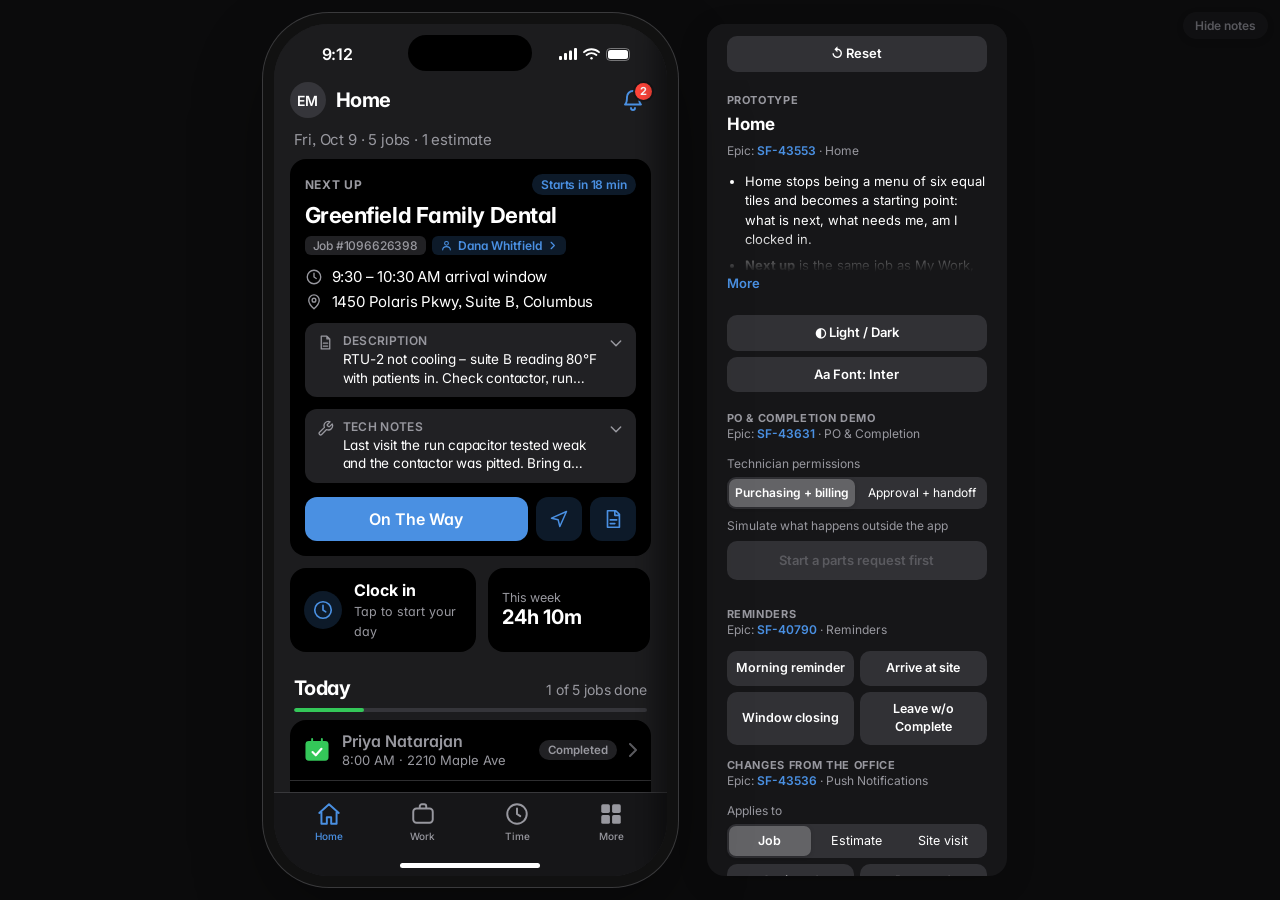
==== commit 35e0fb59: "Add job-change push notifications: assigned, removed, date/time, cancelled, deleted Extends the exis" ====
--- a/technician-happy-path.html
+++ b/technician-happy-path.html
@@ -290,9 +290,21 @@
   .nrow.unread .nt b { font-weight:700; }
   .nt span { color:var(--text2); font-size:12.5px; flex:none; margin-top:2px; }
   .nb p { margin:2px 0 0; font-size:14px; color:var(--text2); line-height:1.3; }
-  .nrow .dot { position:absolute; right:12px; top:40px; width:9px; height:9px; border-radius:50%; background:var(--accent); }
+  .nrow .dotbtn { position:absolute; right:0; top:26px; width:40px; height:44px; display:grid; place-items:center; }
+  .nrow .dotbtn:active { background:color-mix(in srgb, var(--accent) 14%, transparent); border-radius:12px 0 0 12px; }
+  .nrow .dot { width:9px; height:9px; border-radius:50%; background:var(--accent); }
+  .nrow.unread .nb { padding-right:24px; }
   .nact { margin-top:8px; background:var(--accent); color:#fff; font-weight:600; font-size:13.5px; padding:6px 14px; border-radius:16px; }
   .nres { margin-top:7px; display:flex; align-items:center; gap:5px; font-size:13px; color:var(--green); font-weight:500; }
+  .bellbtn .bdg { position:absolute; top:1px; right:-1px; min-width:17px; height:17px; padding:0 4px; border-radius:9px; background:var(--red); color:#fff; font-size:11px; font-weight:700; line-height:17px; text-align:center; box-shadow:0 0 0 2px var(--bar); pointer-events:none; }
+  /* job-change notifications: Was → Now, and the "no longer on your schedule" state */
+  .ndiff { margin-top:7px; border-radius:10px; background:var(--seg-bg); padding:7px 10px; font-size:13.5px; line-height:1.35; }
+  .ndiff div { display:flex; gap:8px; }
+  .ndiff em { font-style:normal; width:34px; flex:none; font-size:11.5px; font-weight:600; letter-spacing:.03em; text-transform:uppercase; color:var(--text2); padding-top:1px; }
+  .ndiff s { color:var(--text2); }
+  .ndiff .now b { color:var(--text); font-weight:700; }
+  .ndiff .lbl { color:var(--text2); font-size:12px; margin-bottom:2px; display:block; }
+  #panel .seg3 { margin-bottom:8px; }
   .foot { text-align:center; color:var(--text2); font-size:13px; line-height:1.45; padding:22px 30px; }
   .zero { text-align:center; color:var(--text2); padding:70px 40px 30px; }
   .zero .zi { width:64px; height:64px; border-radius:50%; background:var(--seg-bg); display:grid; place-items:center; margin:0 auto 14px; }
@@ -355,10 +367,18 @@
   #panel h3 { margin:0 0 10px; font-size:17px; }
   #panel ul { margin:0 0 14px; padding-left:18px; } #panel li { margin-bottom:6px; }
   #panel .ev { color:var(--text2); font-size:12px; }
+  #panel .resetbar { position:sticky; top:-20px; z-index:2; margin:-20px -20px 12px; padding:12px 20px 8px; background:var(--panel); }
+  #panel .resetbar button { width:100%; background:var(--seg-bg); border-radius:10px; padding:8px; text-align:center; font-weight:600; font-size:13px; }
   #panel .ctl { display:flex; gap:8px; margin-top:6px; }
   #panel .ctl button { flex:1; background:var(--seg-bg); border-radius:10px; padding:8px; text-align:center; font-weight:600; font-size:13px; }
   @media (max-width:820px) { #panel { display:none; } }
   body.hide-panel #panel { display:none; }
+  #panel .nbody.clamp { max-height:100px; overflow:hidden; -webkit-mask-image:linear-gradient(#000 62%, transparent); mask-image:linear-gradient(#000 62%, transparent); }
+  #panel .nbody ul { margin-bottom:6px; }
+  #panel .nmore { color:var(--accent); font-size:13px; font-weight:600; margin:0 0 14px; padding:2px 0; }
+  #panel .epicref { margin:-6px 0 12px; font-size:12px; color:var(--text2); }
+  #panel .epicref a { color:var(--accent); font-weight:600; text-decoration:none; }
+  #panel .epicref a:hover { text-decoration:underline; }
   #panelToggle { position:fixed; top:12px; right:12px; z-index:500; background:var(--panel); color:var(--text2); font-size:12px; font-weight:600; padding:6px 12px; border-radius:16px; opacity:.55; box-shadow:0 2px 8px rgba(0,0,0,.15); }
   #panelToggle:hover { opacity:1; }
   @media (max-width:820px) { #panelToggle { display:none; } }
@@ -410,10 +430,6 @@
   .jprompt b { display:block; font-size:14.5px; }
   .jprompt small { display:block; color:var(--text2); font-size:13px; margin-top:1px; }
   .jprompt .go { background:var(--accent); color:#fff; font-weight:600; font-size:14px; padding:7px 16px; border-radius:16px; }
-  .segbar { display:flex; gap:3px; margin:12px 0 8px; }
-  .segbar i { flex:1; height:5px; border-radius:3px; background:var(--seg-bg); }
-  .segbar i.d { background:var(--green); }
-  .segbar i.n { background:var(--accent); }
   .nx { display:flex; justify-content:space-between; gap:10px; font-size:13px; color:var(--text2); }
   .nx b { color:var(--text); font-weight:600; }
   .pcj { cursor:pointer; }
@@ -465,7 +481,7 @@
   .r-r { background:var(--red); } .r-o { background:var(--orange); } .r-g { background:var(--green); }
 </style>
 </head>
-<body class="hide-panel">
+<body>
 <div id="stage">
 <div class="phone" id="phone">
   <div class="island"></div>
@@ -549,7 +565,7 @@
 </div>
 
 <aside id="panel"></aside>
-<button id="panelToggle" data-act="togglePanel" aria-label="Show or hide prototype notes and controls">Show notes</button>
+<button id="panelToggle" data-act="togglePanel" aria-label="Show or hide prototype notes and controls">Hide notes</button>
 
 <script>
 (() => {
@@ -586,7 +602,7 @@
   };
 
   /* ---------- state ---------- */
-  let simMin, jobs, cur, sheetKind, notesTab, outcome, doneTimer;
+  let simMin, jobs, cur, sheetKind, notesTab, doneTimer;
   const fmt = m => { let h = Math.floor(m/60), mm = String(m%60).padStart(2,'0'); const ap = h>=12?'PM':'AM'; h = h%12||12; return `${h}:${mm} ${ap}`; };
   const cls = s => s.replace(/\s/g,'');
   const NEXT_STATUS = { 'Scheduled':'On The Way', 'On The Way':'On Site', 'On Site':'Started', 'Started':'Completed', 'Paused':'Started' };
@@ -594,7 +610,7 @@
   const NEXT_LABEL = { 'Scheduled':'On The Way', 'On The Way':"I've Arrived", 'On Site':'Start Job', 'Started':'Complete Job', 'Paused':'Resume Job' };
 
   function reset() {
-    simMin = 9*60+12; notesTab = 'job'; outcome = 'Completed'; cur = null; sheetKind = null;
+    simMin = 9*60+12; notesTab = 'job'; cur = null; sheetKind = null;
     const task = t => ({ t, d:false });
     jobs = [
       { id:0, name:'Priya Natarajan', addr:'2210 Maple Ave, Dublin, OH 43017', as:'Jordan Reyes', num:'1094418820', start:8*60, end:9*60, status:'Completed', completedAt:'8:52 AM', phone:'(614) 555-0113',
@@ -617,6 +633,14 @@
     jobs.push(
       { id:4, type:'estimate', name:'Elena & Marcus Okafor', addr:'3318 Brookside Ln, Dublin, OH 43017', as:'Jordan Reyes', num:'1023440812', start:11*60+30, end:12*60+15, status:'Estimate Provided', phone:'(614) 555-0190', tasks:[], notes:{tech:[],job:[]}, logs:[] }
     );
+    // A site visit is a child record of a job: its own slot, arrival window and technician notes.
+    jobs.push({ id:5, type:'job', sv:{ n:2, job:'1098871462' }, name:'Whitfield Property Group', addr:'780 Bethel Rd, Columbus, OH 43214', as:'Jordan Reyes', num:'1098871462', start:10*60+45, end:11*60+30, status:'Scheduled', phone:'(614) 555-0127', email:'ops@whitfieldproperty.example.com',
+      desc:'Visit 2: finish the RTU start-up now that the curb adapter is in, then balance airflow in the suites.', tasks:['Set unit on curb','Start-up and check rotation','Balance airflow'].map(task), notes:{ tech:[], job:[] }, logs:[], photos:0, stamps:{} });
+    // Work that has already left the schedule, so older inbox rows still open the real job.
+    jobs.push({ id:6, type:'job', unassigned:true, name:'Hargrove Apartments', addr:'55 Hargrove Ct, Columbus, OH 43215', as:'Monica Margam', num:'1092771340', start:13*60, end:14*60, status:'Scheduled', phone:'(614) 555-0133', email:'office@hargroveapts.example.com',
+      desc:'Replace the thermostat in unit 4B.', tasks:['Swap thermostat'].map(task), notes:{ tech:[], job:[] }, logs:[], photos:0, stamps:{} },
+      { id:7, type:'job', cancelled:true, sv:{ n:3, job:'1090552281' }, date:'Tue, Oct 6', name:'Brightwater Dental', addr:'4020 Sawmill Rd, Columbus, OH 43220', as:'Jordan Reyes', num:'1090552281', start:14*60, end:15*60, status:'Cancelled', phone:'(614) 555-0188', email:'front@brightwaterdental.example.com',
+      desc:'Visit 3: final airflow check.', tasks:['Check airflow'].map(task), notes:{ tech:[], job:[] }, logs:[], photos:0, stamps:{} });
     jobs[0].email = 'priya.natarajan@example.com'; jobs[1].email = 'dana.whitfield@greenfielddental.com'; jobs[2].email = 'sandra.k@example.com';
     jobs[3].email = 'marcus.bell@olentangybistro.com'; jobs[4].email = 'okafor.family@example.com';
     // Tech notes surface on Home's Next Up card (latest one shown)
@@ -632,7 +656,9 @@
   const advanceClock = n => { simMin += n; updateClock(); };
 
   /* ---------- My Work ---------- */
-  const isActive = j => !['Completed', 'Partially Completed', 'Ready for Office Review'].includes(j.status) && !j.cancelled;
+  // Cancelled, unassigned and moved-to-another-day work leaves today's schedule (Home, My Work, counts).
+  const hidden = j => j.cancelled || j.unassigned || j.moved || j.deleted;
+  const isActive = j => !['Completed', 'Partially Completed', 'Ready for Office Review'].includes(j.status) && !hidden(j);
 
   /* Object-type iconography: Job / Estimate / Task, icon + colour vary by that type's status.
      Confirmed from the app: Job Scheduled, Job Dispatched, Estimate Provided, Estimate Accepted,
@@ -672,7 +698,7 @@
   const typeTitle = o => o.type === 'task' ? (o.status === 'Completed' ? 'Completed Task' : 'Incomplete Task') : o.name;
 
   function renderList() {
-    const active = jobs.filter(isActive).sort((a, b) => a.start - b.start), done = jobs.filter(j => !isActive(j) && !j.cancelled);
+    const active = jobs.filter(isActive).sort((a, b) => a.start - b.start), done = jobs.filter(j => !isActive(j) && !hidden(j));
     const nextJob = active.find(j => j.type === 'job' && j.status !== 'Waiting on Parts'), nextId = nextJob ? nextJob.id : -1;
     let h = '';
     active.forEach(j => {
@@ -709,7 +735,7 @@
     const sc = (key, icon, label, badge, bc) => `<button class="sc" data-act="${key}"><div class="tile">${icon}${badge!==''?`<span class="badge ${bc||''}">${badge}</span>`:''}</div>${label}</button>`;
     $('#job').innerHTML = `
       <div class="jnav">
-        <div class="row1"><button data-act="back" style="color:var(--accent);padding:6px 8px">${I.back}</button><span>Job #${j.num}</span><button data-act="toast" data-msg="Edit Job" style="color:var(--accent);padding:6px 8px">${I.edit}</button></div>
+        <div class="row1"><button data-act="back" style="color:var(--accent);padding:6px 8px">${I.back}</button><span>${refOf(j)}</span><button data-act="toast" data-msg="Edit Job" style="color:var(--accent);padding:6px 8px">${I.edit}</button></div>
         <h2>${j.name}</h2>
         <div class="jtabs"><button class="on">Details</button><button data-act="toast" data-msg="Customer Info">Customer Info</button><button data-act="toast" data-msg="Photos">Photos</button><button data-act="toast" data-msg="Sign">Sign</button></div>
       </div>
@@ -721,7 +747,7 @@
 
         ${retCard(j)}
         <div class="card">
-          <div class="irow">${I.cal}<div class="main">Fri, Oct 09 · ${fmt(j.start)} – ${fmt(j.end)}<small>Duration ${dur(j)}</small></div></div>
+          <div class="irow">${I.cal}<div class="main">${j.date || 'Fri, Oct 09'} · ${fmt(j.start)} – ${fmt(j.end)}<small>${j.aw ? `Arrival window ${rng(j.aw.ws, j.aw.we)} · ` : ''}Duration ${dur(j)}</small></div></div>
           <div class="irow">${I.pin}<div class="main">${j.addr}<small>Tap to open in maps</small></div><button class="circ" data-act="toast" data-msg="Opening driving directions…">${I.nav}</button></div>
           <div class="irow">${I.user}<div class="main">${j.contact||j.name}</div></div>
         </div>
@@ -854,8 +880,8 @@
     else if (a === 'status') openSheet('status');
     else if (a === 'pickStatus') {
       const s = el.dataset.s; closeSheet();
-      if (s === 'Completed' || s === 'Partially Completed') { outcome = s; setTimeout(() => openSheet('complete'), 380); }
-      else if (s === 'Ready for Office Review') { outcome = 'Completed'; setTimeout(() => openSheet('complete'), 380); }
+      if (s === 'Completed') setTimeout(() => openSheet('complete'), 380);
+      else if (s === 'Ready for Office Review') setTimeout(() => openSheet('complete'), 380);
       else if (s !== j.status) { setStatus(j, s); toast('Status: ' + s); }
     }
     else if (a === 'notes') { notesTab = 'job'; openSheet('notes'); }
@@ -868,15 +894,14 @@
       j.notes[notesTab].push({ t: v, by: `You · ${fmt(simMin)}` }); log(j, (notesTab==='tech'?'Tech':'Job') + ' note added'); renderSheet();
     }
     else if (a === 'toggleTask') { const t = j.tasks[+el.dataset.i]; t.d = !t.d; renderSheet(); }
-    else if (a === 'outcome') { outcome = el.dataset.o; const keep = $('#compNote') ? $('#compNote').value : ''; renderSheet(); $('#compNote').value = keep; }
     else if (a === 'reviewTasks') { closeSheet(); setTimeout(() => openSheet('tasks'), 380); }
     else if (a === 'confirmComplete') {
       if (ckStats(j).reqLeft) { toast('Customer signature is required'); return; }
       const v = $('#compNote').value.trim();
       if (v) { j.notes.job.push({ t: v, by: `Completion note · You · ${fmt(simMin)}` }); log(j, 'Completion note added'); }
-      const end = can().fin ? outcome : 'Ready for Office Review'; compDraft = '';
+      const end = can().fin ? 'Completed' : 'Ready for Office Review'; compDraft = '';
       closeSheet(); setStatus(j, end, { minutes: 3 });
-      toast(end === 'Completed' ? 'Job completed ✓' : end === 'Ready for Office Review' ? 'Handed off to the office ✓' : 'Marked partially completed');
+      toast(end === 'Completed' ? 'Job completed ✓' : 'Handed off to the office ✓');
       clearTimeout(doneTimer); doneTimer = setTimeout(() => { if (cur !== null) closeJob(); }, 1300);
     }
     else if (a === 'desc') { const d = $('#desc'); d.classList.toggle('open'); $('#descToggle').textContent = d.classList.contains('open') ? 'Less' : 'More'; }
@@ -906,6 +931,8 @@
     exit: '<path d="M10 4H5a1 1 0 0 0-1 1v14a1 1 0 0 0 1 1h5M14 8l4 4-4 4M18 12H9"/>',
     cal: '<rect x="3" y="5" width="18" height="16" rx="3"/><path d="M3 10h18M8 3v4M16 3v4"/>',
     userplus: '<circle cx="10" cy="8" r="4"/><path d="M2 21c0-4 3.5-6 8-6s8 2 8 6M19 8v6M16 11h6"/>',
+    userminus: '<circle cx="10" cy="8" r="4"/><path d="M2 21c0-4 3.5-6 8-6s8 2 8 6M16 11h6"/>',
+    trash: '<path d="M4 7h16M9 7V4h6v3M6 7l1 13h10l1-13M10 11v6M14 11v6"/>',
     xcircle: '<circle cx="12" cy="12" r="9"/><path d="M9 9l6 6M15 9l-6 6"/>',
     check: '<path d="M5 12.5l4.5 4.5L19 7"/>',
     chev: '<path d="M9 5l7 7-7 7"/>',
@@ -930,29 +957,48 @@
     arrive:    { ico: 'pin',      c: '#34c759' },
     window:    { ico: 'alarm',    c: '#ff9f0a' },
     depart:    { ico: 'exit',     c: '#ff453a' },
-    changed:   { ico: 'cal',      c: '#4a90e2' },
-    assigned:  { ico: 'userplus', c: '#4a90e2' },
-    cancelled: { ico: 'xcircle',  c: '#8e8e93' }
+    assigned:   { ico: 'userplus',  c: '#34c759' },
+    unassigned: { ico: 'userminus', c: '#ff9f0a' },
+    date:       { ico: 'cal',       c: '#4a90e2' },
+    time:       { ico: 'clock',     c: '#4a90e2' },
+    cancelled:  { ico: 'xcircle',   c: '#ff453a' },
+    deleted:    { ico: 'trash',     c: '#8e8e93' }
   };
+  /* Job-change notifications work the same for jobs, estimates and site visits. */
+  const kindOf = j => j.type === 'estimate' ? 'estimate' : j.sv ? 'visit' : 'job';
+  const NOUN = { job: 'job', estimate: 'estimate', visit: 'site visit' };
+  const cap = t => t[0].toUpperCase() + t.slice(1);
+  const refOf = j => j.type === 'estimate' ? `Estimate #${j.num}` : j.sv ? `Visit ${j.sv.n} · Job #${j.sv.job}` : `Job #${j.num}`;
+  const dayOf = j => j.date || 'Fri, Oct 9';
+  const whenOf = j => `${dayOf(j)} · ${rng(j.start, j.end)}`;
   const ACT = { onsite: 'Mark On Site', complete: 'Mark Complete' };
 
   /* ---------- notification state ---------- */
   const freshS = () => ({
     clockedIn: false, clockInAt: 0, push: true, loc: 'always', unreadOnly: false, assigned: false, expanded: {},
-    prefs: { morning: true, window: true, arrive: true, depart: true, assigned: true, changed: true, cancelled: true },
+    prefs: { morning: true, window: true, arrive: true, depart: true, assigned: true, unassigned: true, cancelled: true, date: true, time: true },
+    dk: 'job', seq: { job: 0, estimate: 0, visit: 0 },
     notifs: [
-      { id: 1, type: 'morning', title: 'Good morning, Eleza — 4 jobs today', body: 'First up: Priya Natarajan at 8:00 AM. Then Greenfield Family Dental at 9:30 AM.', job: 1, day: 'Today', time: '7:30 AM', unread: true },
+      { id: 6, type: 'time', title: 'Job time changed', body: 'Olentangy Bistro · Job #1099231105', job: 3, day: 'Today', time: '8:41 AM', unread: true, diff: { label: 'Time', from: 'Fri, Oct 9 · 2:30 – 3:30 PM', to: 'Fri, Oct 9 · 3:30 – 4:30 PM' } },
+      { id: 1, type: 'morning', title: 'Good morning, Eleza — 5 jobs today', body: 'First up: Priya Natarajan at 8:00 AM. Then Greenfield Family Dental at 9:30 AM.', job: 1, day: 'Today', time: '7:30 AM', unread: true },
+      { id: 7, type: 'unassigned', title: 'Job removed from your schedule', body: `You're no longer assigned to Hargrove Apartments · Job #1092771340.`, day: 'Yesterday', time: '4:20 PM', unread: false, job: 6 },
+      { id: 10, type: 'deleted', title: 'Job deleted', body: 'Marlow Orthodontics · Job #1091884406 was deleted. It was Fri, Oct 9 · 12:00 – 1:00 PM.', day: 'Yesterday', time: '3:10 PM', unread: false },
+      { id: 8, type: 'assigned', title: 'New estimate assigned', body: 'Elena & Marcus Okafor · Estimate #1023440812 · Fri, Oct 9 · 11:30 AM – 12:15 PM', job: 4, day: 'Yesterday', time: '2:05 PM', unread: false },
       { id: 2, type: 'depart', title: 'Leaving Daniel Okafor?', body: `You haven't marked this visit Complete.`, day: 'Yesterday', time: '12:12 PM', unread: false, action: 'complete', resolved: 'Completed at 12:14 PM' },
       { id: 3, type: 'arrive', title: `You've arrived at Daniel Okafor`, body: '88 Brookside Ln · Job #1094418977', day: 'Yesterday', time: '10:58 AM', unread: false, action: 'onsite', resolved: 'Marked On Site at 11:01 AM' },
       { id: 4, type: 'morning', title: 'Good morning, Eleza — 2 jobs today', body: 'First up: Daniel Okafor at 11:00 AM.', day: 'Yesterday', time: '7:30 AM', unread: false },
+      { id: 9, type: 'cancelled', title: 'Site visit cancelled', body: 'Brightwater Dental · Visit 3 · Job #1090552281 was cancelled.', day: 'Earlier this week', time: 'Tue', unread: false, job: 7 },
       { id: 5, type: 'window', title: 'Arrival window closing', body: 'Window for Marcus Bellweather closes in 15 min.', day: 'Earlier this week', time: 'Mon', unread: false }
     ]
   });
   let S = freshS(), nid = 100, tab = 'home';
-  function resetNotif() { S = freshS(); nid = 100; }
+  function resetNotif() { S = freshS(); nid = 100; savePrefs(); }
+  // Preferences persist across reloads; Reset restores the defaults (everything on).
+  function savePrefs() { try { localStorage.setItem('sf-nprefs', JSON.stringify(S.prefs)); } catch (e) {} }
+  function loadPrefs() { try { Object.assign(S.prefs, JSON.parse(localStorage.getItem('sf-nprefs') || '{}')); } catch (e) {} }
 
   /* ---------- derived job state ---------- */
-  const win = j => ({ ws: j.start, we: j.start + 60 });   // arrival window: first hour of the scheduled slot (placeholder for the real arrival window)
+  const win = j => j.aw || { ws: j.start, we: j.start + 60 };   // arrival window: first hour of the scheduled slot unless dispatch changed it
   const activeJobs = () => jobs.filter(j => j.type === 'job' && isActive(j)).sort((a, b) => a.start - b.start);
   function phase(j) {
     if (!isActive(j)) return 'done';
@@ -1003,9 +1049,9 @@
     return `<div class="hcard nu ${p}" data-act="hopen" data-id="${j.id}" role="button">
       <div class="nu-top"><span class="eyebrow">Next up</span><span class="pill p-${pill.c}">${pill.t}</span></div>
       <h4>${j.name}</h4>
-      <div class="tags"><span class="tag">Job #${j.num}</span><button class="tag ctag" data-act="hcontact" data-id="${j.id}" aria-label="Primary contact: ${contactOf(j).name}">${ic('users', 13, 2)}${contactOf(j).name}${ic('chev', 11, 2.6)}</button>${j.changed ? '<span class="tag chg">Rescheduled</span>' : ''}${j.ret ? '<span class="tag chg">Return visit</span>' : ''}</div>
+      <div class="tags"><span class="tag">${refOf(j)}</span><button class="tag ctag" data-act="hcontact" data-id="${j.id}" aria-label="Primary contact: ${contactOf(j).name}">${ic('users', 13, 2)}${contactOf(j).name}${ic('chev', 11, 2.6)}</button>${j.changed ? '<span class="tag chg">Rescheduled</span>' : ''}${j.ret ? '<span class="tag chg">Return visit</span>' : ''}</div>
       <div class="meta">
-        <div>${ic('clock', 18)}<span>${rng(w.ws, w.we)} arrival window${j.changed ? `<s>was ${rng(j.changed.start, j.changed.start + 60)}</s>` : ''}</span></div>
+        <div>${ic('clock', 18)}<span>${rng(w.ws, w.we)} arrival window${j.changed ? `<s>was ${rng(j.changed.ws, j.changed.we)}</s>` : ''}</span></div>
         <div>${ic('pin', 18)}<span>${j.addr.replace(/,\s*[A-Z]{2}\s*\d{5}(-\d{4})?$/, '')}</span></div>
       </div>
       ${j.desc ? nblock(j, "desc", "file", "Description", j.desc) : ""}
@@ -1018,7 +1064,7 @@
   }
   function renderHome() {
     const body = $('#homeBody'); if (!body) return;
-    const all = jobs.filter(j => !j.cancelled), jl = all.filter(j => j.type === 'job'), est = all.filter(j => j.type === 'estimate').length;
+    const all = jobs.filter(j => !hidden(j)), jl = all.filter(j => j.type === 'job'), est = all.filter(j => j.type === 'estimate').length;
     const done = jl.filter(j => !isActive(j)).length, nu = nextUp();
     let h = `<div class="greet"><p>Fri, Oct 9 · ${jl.length} jobs${est ? ` · ${est} estimate` : ""}</p></div>`;
 
@@ -1042,7 +1088,7 @@
       <div class="hcard">${rest.length ? rest.map(j => {
         const p = j.type === 'job' ? phase(j) : '';
         const st = p === 'left' ? '<span class="pill p-red">Left site</span>' : p === 'late' ? '<span class="pill p-red">Late</span>' : p === 'warn' ? '<span class="pill p-amber">Closing</span>'
-          : `<span class="chip s-${cls(j.status)}">${j.type === 'estimate' ? 'Provided' : j.status}</span>`;
+          : `<span class="chip s-${cls(j.status)}">${j.type === 'estimate' ? j.status.replace('Estimate ', '') : j.status}</span>`;
         return `<button class="jrow ${!isActive(j) ? 'dn' : ''}" data-act="hopen" data-id="${j.id}">${objIcon(j, 26)}
           <span class="jn"><b>${typeTitle(j)}</b><small>${rowSub(j)}</small></span>${st}${I.chev}</button>`;
       }).join('') : '<div class="hempty">Nothing else today.</div>'}</div>`;
@@ -1062,14 +1108,21 @@
   function ring() { $$('.bellic').forEach(b => { b.classList.remove('bell-ring'); void b.offsetWidth; b.classList.add('bell-ring'); }); }
 
   /* ---------- inbox ---------- */
+  const jobOf = n => n.job != null ? jobs[n.job] : null;
+  const diffHTML = n => n.diff ? `<div class="ndiff"><div><em>Was</em><s>${n.diff.from}</s></div><div class="now"><em>Now</em><b>${n.diff.to}</b></div></div>` : '';
+  function updateBell() {
+    const un = unreadCount();
+    $$('.bellbtn').forEach(b => { let d = b.querySelector('.bdg'); if (!un) { if (d) d.remove(); return; } if (!d) { d = document.createElement('span'); d.className = 'bdg'; b.appendChild(d); } d.textContent = un > 9 ? '9+' : un; b.setAttribute('aria-label', `Notifications, ${un} unread`); });
+  }
   function renderInbox() {
+    updateBell();
     const list = S.notifs.filter(n => !S.unreadOnly || n.unread), un = unreadCount();
     let h = `<div class="frow"><div class="fseg"><div class="thumb" style="transform:translateX(${S.unreadOnly ? 100 : 0}%)"></div>
       <button class="${S.unreadOnly ? '' : 'on'}" data-act="filter" data-v="all">All</button>
       <button class="${S.unreadOnly ? 'on' : ''}" data-act="filter" data-v="unread">Unread${un ? ` · ${un}` : ''}</button></div>
       <button class="mark" data-act="markall" ${un ? '' : 'disabled'}>Mark all read</button></div>`;
     if (!list.length) {
-      h += `<div class="zero"><div class="zi">${ic('bell', 30)}</div><b>${S.unreadOnly ? `You're all caught up` : 'No notifications yet'}</b>Arrival, departure and schedule alerts will show up here.</div>`;
+      h += `<div class="zero"><div class="zi">${ic('bell', 30)}</div><b>${S.unreadOnly ? `You're all caught up` : 'No notifications yet'}</b>Arrival, departure and schedule changes will show up here.</div>`;
     } else {
       ['Today', 'Yesterday', 'Earlier this week'].forEach(g => {
         const rows = list.filter(n => n.day === g); if (!rows.length) return;
@@ -1077,9 +1130,9 @@
           const T = TYPES[n.type];
           return `<div class="nrow ${n.unread ? 'unread' : ''}" data-act="notif" data-id="${n.id}" role="button">
             <div class="ni" style="--c:${T.c}">${ic(T.ico, 20)}</div>
-            <div class="nb"><div class="nt"><b>${n.title}</b><span>${n.time}</span></div><p>${n.body}</p>
+            <div class="nb"><div class="nt"><b>${n.title}</b><span>${n.time}</span></div><p>${n.body}</p>${diffHTML(n)}
               ${n.resolved ? `<div class="nres">${ic('check', 14, 2.6)} ${n.resolved}</div>` : n.action && n.job != null ? `<button class="nact" data-act="nact" data-id="${n.id}">${ACT[n.action]}</button>` : ''}</div>
-            ${n.unread ? '<i class="dot"></i>' : ''}</div>`;
+            ${n.unread ? `<button class="dotbtn" data-act="nread" data-id="${n.id}" aria-label="Mark as read"><i class="dot"></i></button>` : ''}</div>`;
         }).join('')}</div>`;
       });
     }
@@ -1104,22 +1157,22 @@
         <div class="srow"><span>Arriving at a job<small>When you're within 500 ft of the address.</small></span>${sw('arrive')}</div>
         <div class="srow"><span>Leaving without Complete<small>When you leave a site that isn't marked Complete.</small></span>${sw('depart')}</div>
       </div>
-      <p class="snote">Timing and distance are set by your company admin.</p>
-      <h3>From dispatch <span class="soon">v2</span></h3>
+      <h3>Changes to your work</h3>
       <div class="sgroup">
-        <div class="srow"><span>Job assigned</span>${sw('assigned')}</div>
-        <div class="srow"><span>Schedule changed</span>${sw('changed')}</div>
-        <div class="srow"><span>Job cancelled</span>${sw('cancelled')}</div>
-      </div>`;
+        <div class="srow"><span>Newly assigned appointments<small>Jobs, estimates and site visits added to your schedule.</small></span>${sw('assigned')}</div>
+        <div class="srow"><span>Unassigned appointments<small>When you're taken off an appointment.</small></span>${sw('unassigned')}</div>
+        <div class="srow"><span>Cancellations or deletions<small>For appointments assigned to you.</small></span>${sw('cancelled')}</div>
+        <div class="srow"><span>Date changes<small>For appointments assigned to you.</small></span>${sw('date')}</div>
+        <div class="srow"><span>Time changes<small>Start/end time and arrival time.</small></span>${sw('time')}</div>
+      </div>
+      <p class="snote">Turned-off changes still update your schedule. You just won't be alerted.</p>`;
   }
 
   /* ---------- drawer + chrome ---------- */
   function renderDrawer() {
-    const un = unreadCount();
     $('#drawer').innerHTML = `<div class="profile"><div class="avatar">EM</div><div><b>Eleza Mendoza</b><small>emendoza@servicefusion.com</small></div></div>
       <div class="menu">
         <button data-act="toast" data-msg="My Profile – coming soon">${ic('users', 26)}My Profile</button>
-        <button data-act="drawer-inbox">${ic('bell', 26)}Notifications${un ? `<span class="mb">${un}</span>` : ''}</button>
         <button data-act="drawer-nset">${ic('sliders', 26)}Notification Settings</button>
         <hr>
         <button data-act="toast" data-msg="Settings – see My Work prototype">${ic('gear', 26)}Settings</button>
@@ -1161,7 +1214,14 @@
     const n = Object.assign({ id: ++nid, type, day: 'Today', time: fmt(simMin), unread: true }, o);
     S.notifs.unshift(n); return n;
   }
-  let bt;
+  const PREF_OF = { deleted: 'cancelled' };   // deletions share the Cancellations switch
+  const PREF_LABEL = { assigned: 'Newly assigned appointments', unassigned: 'Unassigned appointments', cancelled: 'Cancellations or deletions', date: 'Date changes', time: 'Time changes' };
+  // One entry point for dispatcher changes: the schedule always changes, the alert only goes out if the preference is on.
+  function emit(type, j, o) {
+    const n = Object.assign({ job: j.id, kind: kindOf(j) }, o);
+    if (!S.prefs[PREF_OF[type] || type]) { renderAll(); return toast(`Schedule updated — no alert, you turned off “${PREF_LABEL[PREF_OF[type] || type]}”`); }
+    deliver(notify(type, n));
+  }
   function deliver(n) {
     // The inbox always gets the item; the push only shows if the device allows it.
     if (S.push) showBanner(n); else toast('Push is off — saved to your inbox only');
@@ -1171,11 +1231,11 @@
     const b = $('#banner'), act = n.action && n.job != null ? ACT[n.action] : null;
     b.innerHTML = `<div class="bn-main" data-act="bn-open" data-id="${n.id}">
         <div class="bn-app">${ic('tool', 21, 1.9)}</div>
-        <div class="bn-tx"><div class="bn-hd"><span>SERVICEFUSION</span><span>now</span></div><b>${n.title}</b><p>${n.body}</p></div></div>
-      <div class="bn-acts">${act ? `<button data-act="bn-do" data-id="${n.id}">${act}</button>` : ''}<button data-act="bn-open" data-id="${n.id}">${n.job != null ? 'Open job' : 'View'}</button></div>`;
-    b.classList.add('show'); clearTimeout(bt); bt = setTimeout(hideBanner, 9000);
-  }
-  function hideBanner() { $('#banner').classList.remove('show'); clearTimeout(bt); }
+        <div class="bn-tx"><div class="bn-hd"><span>SERVICEFUSION</span><span>now</span></div><b>${n.title}</b><p>${n.body}</p>${diffHTML(n)}</div></div>
+      <div class="bn-acts">${act ? `<button data-act="bn-do" data-id="${n.id}">${act}</button>` : ''}<button data-act="bn-open" data-id="${n.id}">${n.job != null ? `Open ${NOUN[n.kind || 'job']}` : 'View'}</button></div>`;
+    b.classList.add('show');   // stays until the technician taps it or one of its buttons
+  }
+  function hideBanner() { $('#banner').classList.remove('show'); }
 
   // Called from setStatus, so a notification resolves no matter where the status was changed.
   function resolveNotifs(j, s) {
@@ -1197,10 +1257,9 @@
   }
   function openNotif(n) {
     n.unread = false; hideBanner();
-    const j = n.job != null ? jobs[n.job] : null;
-    if (j && j.cancelled) toast('This job was cancelled by dispatch');
-    else if (j && j.type === 'job') openJob(j.id);
-    else toast('No linked job – older notification');
+    const j = jobOf(n);
+    if (n.type === 'deleted') { if (!$('#inbox').classList.contains('open')) openInbox(); }   // nothing to open: the notification explains itself
+    else if (j) openJob(j.id); else toast('No linked job – older notification');
     renderAll();
   }
 
@@ -1241,29 +1300,69 @@
       a.leftEarly = true; a.leftAt = simMin;
       return deliver(notify('depart', { title: `Leaving ${a.name}?`, body: `You haven't marked this job Complete. Update the status before your next stop.`, job: a.id, action: 'complete' }));
     }
-    if (v === 'changed') {
-      if (!S.prefs.changed) return skip('Schedule changed');
-      const a = [...activeJobs()].reverse().find(x => !x.changed && x.status === 'Scheduled' && (!t || x.id !== t.id));
-      if (!a) return toast('Nothing left to reschedule');
-      a.changed = { start: a.start, end: a.end }; a.start += 60; a.end += 60;
-      return deliver(notify('changed', { title: 'Schedule changed', body: `${a.name} moved to ${rng(a.start, a.end)} (was ${rng(a.changed.start, a.changed.end)}).`, job: a.id }));
-    }
-    if (v === 'assigned') {
-      if (!S.prefs.assigned) return skip('Job assigned');
-      if (S.assigned) return toast('Already assigned in this demo');
-      S.assigned = true;
-      const id = jobs.length;
-      jobs.push({ id, type: 'job', name: 'Harriet Lindqvist', addr: '412 Elm St, Westerville, OH 43081', as: 'Jordan Reyes', num: '1097001254', start: 16 * 60 + 45, end: 17 * 60 + 45, status: 'Scheduled', phone: '(614) 555-0166', email: 'harriet.lindqvist@example.com',
-        desc: 'No-cool call. Outdoor unit hums but the condenser fan is not spinning.', tasks: ['Check capacitor and fan motor', 'Measure amp draw', 'Quote repair'].map(x => ({ t: x, d: false })),
-        notes: { tech: [], job: [] }, logs: [], photos: 0, stamps: {} });
-      return deliver(notify('assigned', { title: 'New job assigned to you', body: `Harriet Lindqvist · ${rng(16 * 60 + 45, 17 * 60 + 45)} · 412 Elm St, Westerville`, job: id }));
-    }
-    if (v === 'cancelled') {
-      if (!S.prefs.cancelled) return skip('Job cancelled');
-      const a = [...activeJobs()].reverse().find(x => x.status === 'Scheduled' && (!t || x.id !== t.id));
-      if (!a) return toast('Nothing to cancel');
-      a.cancelled = true;
-      return deliver(notify('cancelled', { title: 'Job cancelled', body: `${a.name} (${fmt(a.start)}) was cancelled by dispatch.`, job: a.id }));
+    if (['assigned', 'unassigned', 'date', 'time', 'window', 'cancelled', 'deleted'].includes(v)) return jobChange(v);
+  }
+
+  /* ---------- job changes from the office ---------- */
+  const task = t => ({ t, d: false });
+  // Fresh work to hand out, so every event can be fired as many times as you like without a Reset.
+  const WORK = {
+    job: [
+      { name: 'Harriet Lindqvist', addr: '412 Elm St, Westerville, OH 43081', phone: '(614) 555-0166', email: 'harriet.lindqvist@example.com', desc: 'No-cool call. Outdoor unit hums but the condenser fan is not spinning.', tasks: ['Check capacitor and fan motor', 'Measure amp draw', 'Quote repair'] },
+      { name: 'Calvin Ostrander', addr: '88 Larkspur Way, Hilliard, OH 43026', phone: '(614) 555-0143', email: 'calvin.ostrander@example.com', desc: 'Water heater pilot keeps going out. Check the thermocouple and gas valve.', tasks: ['Inspect thermocouple', 'Test gas valve', 'Relight and verify'] },
+      { name: 'Nadia Rahimi', addr: '2301 Quail Run, Grove City, OH 43123', phone: '(614) 555-0127', email: 'nadia.rahimi@example.com', desc: 'Bathroom exhaust fan failed. Replace and check duct run.', tasks: ['Remove old fan', 'Install new fan', 'Check duct'] }],
+    estimate: [
+      { name: 'Tomas & Ruth Beaumont', addr: '77 Lakeview Dr, Powell, OH 43065', phone: '(614) 555-0152', email: 'beaumont.family@example.com' },
+      { name: 'Janelle Whitaker', addr: '640 Maplewood Ave, Worthington, OH 43085', phone: '(614) 555-0119', email: 'janelle.whitaker@example.com' },
+      { name: 'Omar & Lisa Haddad', addr: '15 Fernwood Ct, Dublin, OH 43016', phone: '(614) 555-0184', email: 'haddad.family@example.com' }],
+    visit: [
+      { name: 'Lakeside Bakery', addr: '19 Lakeside Plz, Westerville, OH 43082', phone: '(614) 555-0171', email: 'orders@lakesidebakery.example.com', desc: 'Replace the proofer door gasket (part arrived) and re-check temperature.', tasks: ['Replace door gasket', 'Check proofer temperature'] },
+      { name: 'Crestview Dental', addr: '300 Crestview Rd, Columbus, OH 43202', phone: '(614) 555-0138', email: 'office@crestviewdental.example.com', desc: 'Return to finish the condensate line and test the float switch.', tasks: ['Run condensate line', 'Test float switch'] },
+      { name: 'Parkside Market', addr: '8 Parkside Sq, Gahanna, OH 43230', phone: '(614) 555-0192', email: 'manager@parksidemarket.example.com', desc: 'Second visit: recharge the reach-in and verify box temperature.', tasks: ['Recharge system', 'Log box temperature'] }]
+  };
+  const SLOT = { job: [16 * 60 + 45, 60, 1097001254], estimate: [15 * 60, 30, 1023441907], visit: [17 * 60 + 45, 45, 1096118840] };
+  function addWork(kind) {
+    const i = S.seq[kind]++, t = WORK[kind][i % 3], [base, len, num0] = SLOT[kind], start = base + (i % 3) * (len + 15), num = String(num0 + i * 37);
+    const j = Object.assign({ id: jobs.length, type: kind === 'estimate' ? 'estimate' : 'job', as: 'Jordan Reyes', status: 'Scheduled', notes: { tech: [], job: [] }, logs: [], photos: 0, stamps: {} },
+      t, { num, start, end: start + len, tasks: (t.tasks || []).map(task) }, kind === 'visit' ? { sv: { n: 3 + (i % 3), job: num } } : {});
+    jobs.push(j); return j;
+  }
+  // Latest-in-the-day item of this kind that isn't the Next up card, so the demo doesn't disturb what you're working on.
+  const target = kind => { const t = nextUp(); return [...jobs].reverse().find(x => kindOf(x) === kind && isActive(x) && (x.type === 'estimate' || x.status === 'Scheduled') && x !== t); };
+  const remember = j => { if (!j.changed) { const w = win(j); j.changed = { start: j.start, end: j.end, ws: w.ws, we: w.we }; } };
+  function jobChange(ev) {
+    const kind = S.dk, noun = NOUN[kind], Noun = cap(noun);
+    if (ev === 'assigned') {
+      const j = addWork(kind);
+      return emit('assigned', j, { kind, title: `New ${noun} assigned`, body: `${j.name} · ${refOf(j)} · Today ${rng(j.start, j.end)}` });
+    }
+    const j = target(kind) || addWork(kind);   // nothing left of this kind to change? quietly add one first
+    const ctx = `${j.name} · ${refOf(j)}`;
+    if (ev === 'unassigned') {
+      j.unassigned = true; if (cur === j.id) closeJob(true);
+      return emit('unassigned', j, { kind, title: `${Noun} removed from your schedule`, body: `You're no longer assigned to ${ctx}.` });
+    }
+    if (ev === 'deleted') {
+      j.deleted = true; if (cur === j.id) closeJob(true);
+      // The record is gone, so the notification carries no link and has to explain itself.
+      return emit('deleted', j, { kind, job: null, title: `${Noun} deleted`, body: `${ctx} was deleted. It was ${whenOf(j)}.` });
+    }
+    if (ev === 'cancelled') {
+      j.cancelled = true; j.status = 'Cancelled'; if (cur === j.id) closeJob(true);
+      return emit('cancelled', j, { kind, title: `${Noun} cancelled`, body: `${ctx} was cancelled.` });
+    }
+    if (ev === 'date') {
+      remember(j); const from = whenOf(j); j.date = 'Mon, Oct 12'; j.moved = true;
+      return emit('date', j, { kind, title: `${Noun} date changed`, body: ctx, diff: { label: 'Date', from, to: whenOf(j) } });
+    }
+    remember(j); const dl = j.date ? j.date : 'Today';
+    if (ev === 'time') {
+      const from = rng(j.start, j.end); j.start += 30; j.end += 30; if (j.aw) j.aw = { ws: j.aw.ws + 30, we: j.aw.we + 30 };
+      return emit('time', j, { kind, title: `${Noun} time changed`, body: `${ctx} · ${dl}`, diff: { label: 'Start – end time', from, to: rng(j.start, j.end) } });
+    }
+    if (ev === 'window') {
+      const w = win(j), from = rng(w.ws, w.we); j.aw = { ws: w.ws + 30, we: w.we + 30 };
+      return emit('time', j, { kind, title: `${Noun} arrival window changed`, body: `${ctx} · ${dl}`, diff: { label: 'Arrival window', from, to: rng(j.aw.ws, j.aw.we) } });
     }
   }
 
@@ -1278,7 +1377,6 @@
       case 'nset-back': closeNset(); break;
       case 'drawer': drawerOpen(true); break;
       case 'drawer-close': drawerOpen(false); break;
-      case 'drawer-inbox': drawerOpen(false); openInbox(); break;
       case 'drawer-nset': drawerOpen(false); openInbox(); setTimeout(openNset, 120); break;
       case 'tab': if (d.v === 'more') drawerOpen(true); else if (d.v === 'time') toast('Time – coming soon'); else setTab(d.v); break;
       case 'hopen': { const j = jobs[+id]; if (j.type === 'job') openJob(j.id); else toast('Estimate details – out of scope for this prototype'); break; }
@@ -1286,12 +1384,15 @@
       case 'hcontact': e.stopPropagation(); sheetTarget = +id; openSheet('contact'); break;
       case 'hexp': { const k = id + d.k; S.expanded[k] = !S.expanded[k]; renderHome(); break; }
       case 'filter': S.unreadOnly = d.v === 'unread'; renderInbox(); break;
+      case 'nread': S.notifs.find(n => n.id == id).unread = false; renderInbox(); renderDrawer(); break;   // mark read without opening the job
       case 'markall': S.notifs.forEach(n => n.unread = false); renderInbox(); renderDrawer(); break;
       case 'notif': openNotif(S.notifs.find(n => n.id == id)); break;
       case 'nact': { e.stopPropagation(); const n = S.notifs.find(n => n.id == id); n.unread = false; doAction(n.job, n.action); break; }
       case 'clock': S.clockedIn = !S.clockedIn; if (S.clockedIn) S.clockInAt = simMin; toast(S.clockedIn ? `Clocked in at ${fmt(simMin)}` : 'Clocked out'); renderHome(); break;
       case 'perm-fix': S.push = true; S.loc = 'always'; toast('Opened iOS Settings — permissions granted (simulated)'); renderAll(); break;
-      case 'pref': S.prefs[d.k] = !S.prefs[d.k]; renderNset(); break;
+      case 'pref': S.prefs[d.k] = !S.prefs[d.k]; savePrefs(); renderNset(); break;
+      case 'notemore': notesOpen[d.k] = !notesOpen[d.k]; renderPanel(panelKind); break;
+      case 'devdk': S.dk = d.v; renderPanel(panelKind); break;
       case 'bn-open': { const n = S.notifs.find(n => n.id == id); openNotif(n); break; }
       case 'bn-do': { e.stopPropagation(); const n = S.notifs.find(n => n.id == id); n.unread = false; doAction(n.job, n.action); break; }
       case 'trig': trig(d.v); break;
@@ -1307,7 +1408,7 @@
     status: ['Change Status', ['Kept for the long tail: Paused, Partially Completed, Completed and office-defined custom statuses.'], 'Custom job status ~85k, Paused ~65k, Partially Completed ~215k changes.'],
     notes: ['Notes', ['Same three tabs: Tech Notes, Job Notes, Activity Logs.', '“Add Note” moves from the header to a composer pinned at the bottom – write straight away, no extra screen.', 'Status changes appear automatically in Activity Logs.'], 'Job Notes opened by ~23k users / 90 days – the single most-opened job area.'],
     tasks: ['Tasks', ['Tap to check off. Progress feeds the badge on the shortcut tile and the completion reminders.'], 'Tasks ~12.9k users / 90 days.'],
-    complete: ['Complete', ['Completion Notes, outcome (Completed / Partially Completed) and a reminder checklist in one sheet instead of separate steps.', 'Reminders are soft – they never block completion.', 'After completing you return to My Work, and the job moves to “Done today”.'], 'Completion Notes ~15.6k users; Completed is the #1 status change.']
+    complete: ['Complete', ['Completion Notes and a reminder checklist in one sheet instead of separate steps.', 'Reminders are soft – they never block completion.', 'After completing you return to My Work, and the job moves to “Done today”.'], 'Completion Notes ~15.6k users; Completed is the #1 status change.']
   };
   P.home = ['Home', [
     'Home stops being a menu of six equal tiles and becomes a starting point: what is next, what needs me, am I clocked in.',
@@ -1321,26 +1422,36 @@
     'If a job has no separate contact, the customer is the contact.'
   ], 'Customers asked for call and text from the job without hunting for the number. Contact data comes from the job\'s primary contact.'];
   P.inbox = ['Notification inbox', [
-    'Bell in the Home and My Work headers (no unread-count badge; the bell rings when a notification arrives). It opens the inbox, newest first, grouped by day.',
-    'Unread rows are tinted with a dot and bold title. Tapping a row marks it read and opens the real Job Details for that job.',
+    'Bell in the Home and My Work headers with a red unread count; it rings when a notification arrives. It opens the inbox, newest first, grouped by day.',
+    'Unread rows are tinted with a dot and bold title. Tapping a row marks it read and opens the real Job Details for that job, estimate or site visit.',
+    '<b>Job changes from the office</b> use the same rows. Each event has its own icon colour: assigned (green), removed (orange), date or time changed (blue), cancelled (red). The title says what happened to which kind of work, and the second line is always customer and job, estimate or visit number.',
+    '<b>Date and time changes show Was → Now in the row</b> (and in the push), so the tech never has to open the appointment to see the difference. Arrival window changes are labelled separately from start and end time.',
+    '<b>Deleted work</b> has no link to follow. Tapping the row just marks it read, and the push opens the inbox. The text carries everything the tech needs: what was deleted, the customer, the number and when it was.',
+    '<b>Removed and cancelled work</b> opens the same Job Details as any other notification for now. Access rules for work the technician no longer has are decided when the epic is built.',
     'Rows with a pending action show it inline. Once the status changes, from the push, the row, the Home card or Job Details, the row shows “Marked On Site at 9:44 AM”.',
+    'Tap the blue dot on an unread row to mark just that one read, without opening the job.',
     'Footer states the 7-day auto-clear. “Mark all read” and an All / Unread filter are the only controls.',
     'The sliders icon opens per-trigger settings.'
   ], 'Epic scope: bell icon in the header, reverse-chronological list, read/unread, deep link with quick actions, cleared after 7 days.'];
   P.nset = ['Notification settings', [
     'Device status first: push and location. Anything short of “Always” location is shown in red, since geofence triggers need it.',
     'Per-tech opt-in per trigger type. Timing and radius are set by the company admin, so they\'re shown as text, not controls.',
-    'The dispatcher events (job assigned, schedule changed, cancelled) are included and marked v2.'
+    '<b>Changes to your work</b> adds five switches to the same list: newly assigned appointments, unassigned appointments, cancellations or deletions, date changes, and time changes (start/end time and arrival time). All start on and are remembered between visits; Reset restores them.',
+    'Turning one off only stops the alert. The schedule still updates, so the job still appears, moves or disappears.'
   ], 'Epic: per-tech opt-in/out per trigger; geofence radius (default 500 ft) and lead times set by admin.'];
 
   const panelBase = () => $('#nset').classList.contains('open') ? 'nset' : $('#inbox').classList.contains('open') ? 'inbox' : tab;
   let panelKind = 'home';
+  const notesOpen = {};   // which notes panels are expanded
+  const epicRef = (key = 'SF-43536', name = 'Push Notifications') => `<div class="epicref">Epic: <a href="https://everpro-tech.atlassian.net/browse/${key}" target="_blank" rel="noopener">${key}</a> · ${name}</div>`;
+  const PANEL_EPIC = { inbox: [], nset: [], home: ['SF-43553', 'Home'] };   // [] = Push Notifications (default)
   function notifControls() {
     const sw = (act, v, on, l) => `<button class="${on ? 'on' : ''}" data-act="${act}" data-v="${v}">${l}</button>`;
-    return `<h4 style="margin-top:18px">Notification triggers · v1</h4>
+    return `<h4 style="margin-top:18px">Reminders</h4>${epicRef('SF-40790', 'Reminders')}
       <div class="tgrid"><button data-act="trig" data-v="morning">Morning reminder</button><button data-act="trig" data-v="arrive">Arrive at site</button><button data-act="trig" data-v="warn">Window closing</button><button data-act="trig" data-v="depart">Leave w/o Complete</button></div>
-      <h4 style="margin-top:12px">Dispatcher events · v2</h4>
-      <div class="tgrid"><button data-act="trig" data-v="changed">Schedule changed</button><button data-act="trig" data-v="assigned">Job assigned</button><button data-act="trig" data-v="cancelled">Job cancelled</button></div>
+      <h4 style="margin-top:12px">Changes from the office</h4>${epicRef()}
+      <div class="lab">Applies to</div><div class="mini">${['job', 'estimate', 'visit'].map(k => sw('devdk', k, S.dk === k, { job: 'Job', estimate: 'Estimate', visit: 'Site visit' }[k])).join('')}</div>
+      <div class="tgrid"><button data-act="trig" data-v="assigned">Assigned</button><button data-act="trig" data-v="unassigned">Removed</button><button data-act="trig" data-v="date">Date changed</button><button data-act="trig" data-v="time">Start / end time</button><button data-act="trig" data-v="window">Arrival window</button><button data-act="trig" data-v="cancelled">Cancelled</button><button data-act="trig" data-v="deleted">Deleted</button></div>
       <h4 style="margin-top:12px">Device</h4>
       <div class="lab">Push notifications</div><div class="mini">${sw('devpush', '1', S.push, 'Allowed')}${sw('devpush', '0', !S.push, 'Off')}</div>
       <div class="lab">Location access</div><div class="mini">${sw('devloc', 'always', S.loc === 'always', 'Always')}${sw('devloc', 'while', S.loc === 'while', 'While Using')}${sw('devloc', 'never', S.loc === 'never', 'Never')}</div>`;
@@ -1348,12 +1459,15 @@
   function renderPanel(k) {
     panelKind = k;
     const [t, pts, ev] = P[k], pn = $('#panel'), top = pn.scrollTop;
-    pn.innerHTML = `<h4>Prototype · Happy path + PO &amp; Completion</h4><h3>${t}</h3><ul>${pts.map(p => `<li>${p}</li>`).join('')}</ul><h4>Evidence</h4><p class="ev" style="margin:0 0 16px">${ev}</p>
-      <div class="ctl"><button data-act="reset">↺ Reset</button><button data-act="theme">◐ Light / Dark</button></div>
+    pn.innerHTML = `<div class="resetbar"><button data-act="reset">↺ Reset</button></div><h4>Prototype</h4><h3>${t}</h3>${PANEL_EPIC[k] ? epicRef(...PANEL_EPIC[k]) : ''}<div class="nbody ${notesOpen[k] ? '' : 'clamp'}"><ul>${pts.map(p => `<li>${p}</li>`).join('')}</ul></div><button class="nmore" data-act="notemore" data-k="${k}">${notesOpen[k] ? 'Less' : 'More'}</button>
+      <div class="ctl"><button data-act="theme">◐ Light / Dark</button></div>
       <div class="ctl"><button data-act="font">Aa Font: ${{ inter:'Inter', jakarta:'Plus Jakarta Sans', system:'iOS System (SF)' }[root.dataset.font]}</button></div>
-      <h4 style="margin-top:18px">PO &amp; Completion demo</h4>${demoHTML()}
+      <h4 style="margin-top:18px">PO &amp; Completion demo</h4>${epicRef('SF-43631', 'PO &amp; Completion')}${demoHTML()}
       ${notifControls()}
-      <p class="ev" style="margin-top:14px"><b>Try it:</b> from Home, fire “Arrive at site” and tap Mark On Site on the push. Then walk the job to Complete. Fire “Leave w/o Complete” to see the card turn red with a Mark Complete button.</p>`;
+      <p class="ev" style="margin-top:14px"><b>Try it:</b> from Home, pick Job, Estimate or Site visit under “Changes from the office” and fire an event. Tap the push to open it, or ignore it and find it under the bell. Fire Removed or Cancelled, then tap the inbox row. Turn a type off in Notification Settings and fire it again to see the schedule update without an alert.</p>`;
+    // A short preview with More / Less. Only keep the toggle if the notes really overflow the preview.
+    const nb = pn.querySelector('.nbody.clamp'), nm = pn.querySelector('.nmore');
+    if (nb && nm && nb.clientHeight && nb.scrollHeight <= nb.clientHeight + 1) nm.remove();
     pn.scrollTop = top;
   }
 
@@ -1431,21 +1545,19 @@
   const nrecv = p => p.items.reduce((a, i) => a + i.rcv, 0), ntot = p => p.items.reduce((a, i) => a + i.qty, 0);
   const poTotal = p => p.items.reduce((a, i) => a + i.cost * i.qty, 0);
   const invTotal = j => 189 + (j.products || []).reduce((a, x) => a + prod(x.pid).price * x.qty, 0);
-  const STEPS = ['Part requested', 'Awaiting approval', 'PO created', 'Ordered', 'Partially received', 'Received', 'Ready to schedule', 'Return visit scheduled'];
   // One place that answers "where is it, who has it, what happens next" for a job's parts.
   function stg(p) {
     switch (p.st) {
-      case 'awaiting':  return { label: 'Awaiting approval', owner: 'Office', next: 'Approve the request and order the part', idx: 1, c: 'amber' };
-      case 'approved':  return { label: 'Approved', owner: p.byOffice ? 'Office' : 'You', next: p.byOffice ? 'Order from the vendor' : 'Send the PO to the vendor', idx: 2, c: 'blue' };
-      case 'sent':      return { label: 'Sent to vendor', owner: 'Vendor', next: 'Ship the parts', idx: 3, c: 'blue' };
-      case 'partial':   return { label: 'Partially received', owner: 'Office', next: 'Receive the remaining parts', idx: 4, c: 'amber' };
-      case 'received':  return { label: 'Ready to schedule', owner: 'Dispatch', next: 'Schedule the return visit', idx: 6, c: 'green' };
-      case 'scheduled': return { label: 'Return visit scheduled', owner: 'You', next: 'Return at ' + p.visit, idx: 8, c: 'green' };
-      default:          return { label: 'No parts requested', owner: '—', next: 'Add a part to start', idx: 0, c: 'gray' };
+      case 'awaiting':  return { label: 'Awaiting approval', owner: 'Office', next: 'Approve the request and order the part', c: 'amber' };
+      case 'approved':  return { label: 'Approved', owner: p.byOffice ? 'Office' : 'You', next: p.byOffice ? 'Order from the vendor' : 'Send the PO to the vendor', c: 'blue' };
+      case 'sent':      return { label: 'Sent to vendor', owner: 'Vendor', next: 'Ship the parts', c: 'blue' };
+      case 'partial':   return { label: 'Partially received', owner: 'Office', next: 'Receive the remaining parts', c: 'amber' };
+      case 'received':  return { label: 'Ready to schedule', owner: 'Dispatch', next: 'Schedule the return visit', c: 'green' };
+      case 'scheduled': return { label: 'Return visit scheduled', owner: 'You', next: 'Return at ' + p.visit, c: 'green' };
+      default:          return { label: 'No parts requested', owner: '—', next: 'Add a part to start', c: 'gray' };
     }
   }
   const poStatus = (j, q) => jp(j).used && !isActive(j) ? 'Closed' : poLabel(q);
-  const barHTML8 = p => { const s = stg(p); return `<div class="segbar">${STEPS.map((t, i) => `<i class="${i < s.idx ? 'd' : i === s.idx ? 'n' : ''}"></i>`).join('')}</div>`; };
   const nextLabel = j => persona === 'requester' && j.status === 'Started' ? 'Finish & Hand Off' : NEXT_LABEL[j.status];
   const partsLine = j => { if (j.type !== 'job') return ''; const p = pt(j); if (p.st === 'none') return ''; const s = stg(p), what = p.count > 1 ? `${p.count} POs` : p.num ? 'PO' : 'PO request'; return `<br><span class="pl">${what}: ${s.label} · Next: ${s.owner}</span>`; };
   const rowSub = j => j.status === 'Waiting on Parts' ? `Waiting for parts · ${stg(pt(j)).label}` : `${fmt(j.start)}${j.changed ? ' · Rescheduled' : ''} · ${addr1(j)}`;
@@ -1456,7 +1568,6 @@
     return `<div class="card"><div class="pad">
       <div class="stat-top"><span style="display:flex;align-items:center;gap:10px;font-weight:600;font-size:16px">${ic('doc', 24, 1.8)}Purchase Orders</span><span class="pill p-${s.c}">${s.label}</span></div>
       ${waiting ? '<div class="vj"><div class="ok"><span>This visit</span><b>Complete</b></div><div class="open"><span>Overall job</span><b>Waiting for parts</b></div></div>' : ''}
-      ${barHTML8(p)}
       <div class="nx"><span>Next: <b>${s.next}</b></span><span>Owner: <b>${s.owner}</b></span></div>
       ${p.pos.map(q => `<button class="poline" style="display:block;width:100%;text-align:left" data-act="po-open" data-id="${q.id}"><span class="pill p-${poColor(q)}" style="float:right">${poLabel(q)}</span><b>${q.num || 'PO request'}</b> · ${vname(q.vendor) || 'vendor TBD'}<small>${ntot(q)} item${ntot(q) > 1 ? 's' : ''} · ${q.createdAt}${q.st === 'sent' || q.st === 'partial' || q.st === 'received' ? ` · ${nrecv(q)} of ${ntot(q)} received` : ''}</small></button>`).join('')}
       </div></div>`;
@@ -1474,7 +1585,7 @@
       </div></div>`;
   }
   function barHTML(j) {
-    if (j.status === 'Scheduled') return '';
+    if (j.status === 'Scheduled' || j.cancelled || j.unassigned) return '';
     if (j.status === 'Waiting on Parts') {
       const s = stg(pt(j));
       return `<div class="actionbar"><div class="finished" style="text-align:left">Waiting for parts<br><small style="color:var(--text3)">${s.label} · Next: ${s.owner}</small></div><button class="pbtn" style="flex:none;padding:0 22px" data-act="parts">View PO</button></div>`;
@@ -1635,11 +1746,10 @@
     return { left, reqLeft: L.filter(i => i.req && !i.ok).length };
   }
   function ckHTML(j) {
-    const row = i => `<div class="nudge"><span class="ic ${i.ok ? 'ok' : i.req ? 'req' : 'warn'}">${i.ok ? I.ok : I.warn}</span><div>${i.t}${i.req ? `<span class="rtag ${i.ok ? 'soft' : ''}">Required</span>` : !i.ok ? '<span class="rtag soft">Reminder</span>' : ''}<small>${i.sub}</small></div>${!i.ok && i.act ? `<button class="go" data-act="${i.act}">${i.l}</button>` : ''}</div>`;
+    const row = i => `<div class="nudge"><span class="ic ${i.ok ? 'ok' : i.req ? 'req' : 'warn'}">${i.ok ? I.ok : I.warn}</span><div>${i.t}${i.req ? `<span class="rtag ${i.ok ? 'soft' : ''}">Required</span>` : ''}<small>${i.sub}</small></div>${!i.ok && i.act ? `<button class="go" data-act="${i.act}">${i.l}</button>` : ''}</div>`;
     const bal = j.paid ? 0 : invTotal(j), st = ckStats(j);
     let h = `<div style="display:flex;justify-content:space-between;font-size:13px;color:var(--text2);margin:16px 4px 6px"><span>COMPLETION CHECKLIST</span><span>${st.left ? st.left + ' to do' : 'All clear'}</span></div>
       <div class="group">${ckItems(j).map(row).join('')}<div class="nudge"><span class="ic na">–</span><div>Not applicable<small>Completion form · Documents</small></div></div></div>
-      <p style="color:var(--text2);font-size:12px;margin:8px 4px">Required items must be done to finish. Reminders never stop you.</p>
       <div style="font-size:13px;color:var(--text2);margin:16px 4px 6px">INVOICE &amp; PAYMENT</div>`;
     h += can().fin
       ? `<div class="group"><div class="kv"><span>Invoice</span><b>INV-20418 · Sent</b></div><div class="kv"><span>Total</span><b>${money(invTotal(j))}</b></div><div class="kv"><span>Paid</span><b>${money(j.paid ? invTotal(j) : 0)}</b></div><div class="kv"><span>Balance</span><b style="color:${bal ? 'var(--orange)' : 'var(--green)'}">${money(bal)}</b></div>${bal ? '<button class="opt" style="justify-content:center;color:var(--accent);font-weight:600" data-act="pay">Collect Payment</button>' : ''}</div>`
@@ -1647,7 +1757,7 @@
     return h;
   }
   function ckFootHTML(j) {
-    const rl = ckStats(j).reqLeft, lbl = can().fin ? (outcome === 'Completed' ? 'Complete Job' : 'Mark Partially Completed') : 'Ready for Office Review';
+    const rl = ckStats(j).reqLeft, lbl = can().fin ? 'Complete Job' : 'Ready for Office Review';
     return `<button class="pbtn ${rl ? 'dis' : can().fin ? 'green' : ''}" style="width:100%" data-act="confirmComplete">${lbl}</button>${rl ? `<div class="hint" style="text-align:center;color:var(--text2);font-size:13px;margin-top:8px">${rl} required item left</div>` : ''}`;
   }
   const refreshCk = () => { const j = J(); if (sheetKind !== 'complete' || !j) return; $('#ckBox').innerHTML = ckHTML(j); $('#ckFoot').innerHTML = ckFootHTML(j); };
@@ -1672,9 +1782,7 @@
     }
     if (sheetKind === 'complete') {
       sh.innerHTML = head('Complete Job') + `<div class="sheet-body">
-          ${can().fin ? `<div class="seg" style="margin:0 0 14px"><div class="thumb" style="width:calc((100% - 4px)/2);transform:translateX(${outcome === 'Completed' ? 0 : 100}%)"></div>
-            <button class="${outcome === 'Completed' ? 'on' : ''}" data-act="outcome" data-o="Completed">Completed</button><button class="${outcome !== 'Completed' ? 'on' : ''}" data-act="outcome" data-o="Partially Completed">Partially Completed</button></div>`
-            : '<div class="handoff">' + ic('users', 18, 2) + '<span>You are handing this job back to the office. They will invoice and close it out.</span></div>'}
+          ${can().fin ? '' : '<div class="handoff">' + ic('users', 18, 2) + '<span>You are handing this job back to the office. They will invoice and close it out.</span></div>'}
           <div style="font-size:13px;color:var(--text2);margin:0 4px 6px">COMPLETION NOTES</div>
           <textarea id="compNote" rows="3" placeholder="What was done? Anything the office should know?"></textarea>
           <div id="ckBox">${ckHTML(j)}</div></div>
@@ -1786,18 +1894,18 @@
     'po-form': ['New PO / PO Request', ['The web PO form, cut down for the phone. Kept: vendor, PO number (automatic), date, reference / memo, the item list (product, quantity, unit cost, line total), vendor message and the item subtotal.', 'Left out: PO and receive status, ship-to, shipping method and address, payment terms, sent-by and sent-on, discount, sales tax and freight. Most are set after the PO exists; the rest can be added later.', 'Unit cost starts from the catalog\'s internal cost and can be edited. Prices and totals appear only for users allowed to see cost.', 'Pick the vendor first (required), then add that vendor\'s products. One PO, one vendor; changing the vendor removes products from the old one. Starting from an invoice product line prefills the vendor.', 'A technician who needs approval sees a request instead: no PO number yet, no costs.', 'The form is the summary: there is no separate review screen.'], EV_PO],
     vendor: ['Vendor', ['Pick the PO\'s vendor from the company list. It is required, and each PO is for one vendor.', 'Choosing a vendor removes any products on the PO that belong to a different one, and the catalog then lists only that vendor\'s products.'], EV_PO],
     'po-invoice': ['Invoice', ['The invoice starts with the estimate\'s products, and users can add more. Each product line shows its vendor and stock, with a Create PO button.', 'Tapping it starts a PO for that product, in that product\'s vendor. A job with products from two vendors therefore gets two POs.', 'Once a product is on a PO, its line shows the PO instead of the button. Services never get a button.', 'Totals and prices are shown only with invoice permissions; others see product names and quantities.'], EV_PO],
-    'po-detail': ['Purchase Orders', ['The summary of the job\'s POs: the overall stage, who owns the next step, a progress bar and one row per PO with its status. It is what the POs tile opens, so Job Details stays uncluttered.', 'Tap a PO to open it. A job can have several POs, one per vendor. New Purchase Order adds another.', 'To end the visit for parts, set the job to Waiting on Parts from the status pill.'], EV_PO],
+    'po-detail': ['Purchase Orders', ['The summary of the job\'s POs: the overall stage, who owns the next step and one row per PO with its status. It is what the POs tile opens, so Job Details stays uncluttered.', 'Tap a PO to open it. A job can have several POs, one per vendor. New Purchase Order adds another.', 'To end the visit for parts, set the job to Waiting on Parts from the status pill.'], EV_PO],
     'po-po': ['Purchase Order', ['One PO in full: vendor, status, the red / orange / green received state, items with quantities and unit cost, the Inventory Order(s) once something is received, and its actions.', 'Actions follow permissions and match the web: print, email, share and delete for purchasers; view and cancel for requests. Send to Vendor appears for an approved PO you created.', 'Receiving creates an Inventory Order and adds the quantities to a warehouse, which is why stock rises once a part arrives.'], EV_PO],
     used: ['Parts Used', ['Shown on the return visit. Defaults to what was received; adjust what was actually installed.', 'Saving sets the quantities on the invoice and updates its total.'], 'Parts recorded on the job feed the invoice and cost.'],
     sign: ['Customer signature', ['The one required item in the demo checklist. It mirrors the web status rule “Post-work signature is present”.'], 'Web: Edit Job status > Only allow to select status if…'],
   });
-  P.complete = ['Complete', ['One sheet with the outcome, completion notes and a checklist that reads from existing job records.', 'Required items (here, only the customer signature) must be done before the main button works. Everything else is a reminder and never blocks.', 'Items show complete, incomplete or not applicable, each with an action that opens the relevant screen.', 'With purchasing and billing permissions, you also see the invoice, payments and balance, and finish with Complete Job.', 'Without them, financial details stay hidden and you finish with Ready for Office Review.', 'Which items warn and which block is a discovery question; this demo shows the concept.'], 'Churn: “Requires too many steps or clicks” is the top Field Worker App cancel reason (24 primary). Gong: customers want completion gatekeepers for signatures, photos and notes.'];
+  P.complete = ['Complete', ['One sheet with completion notes and a checklist that reads from existing job records.', 'Required items (here, only the customer signature) must be done before the main button works. Everything else is a reminder and never blocks.', 'Items show complete, incomplete or not applicable, each with an action that opens the relevant screen.', 'With purchasing and billing permissions, you also see the invoice, payments and balance, and finish with Complete Job.', 'Without them, financial details stay hidden and you finish with Ready for Office Review.', 'Which items warn and which block is a discovery question; this demo shows the concept.'], 'Churn: “Requires too many steps or clicks” is the top Field Worker App cancel reason (24 primary). Gong: customers want completion gatekeepers for signatures, photos and notes.'];
   P.job[1].push('A POs tile starts a purchase order from the job (jobs only, not estimates). Once one exists, a Purchase Orders card shows the stage, owner and next step. Return visits add a card explaining why you are back.');
 
   root.dataset.theme = localStorage.getItem('sf-theme') || 'dark';
   root.dataset.font = localStorage.getItem('sf-font') || 'inter';
   renderChrome();
-  reset();
+  reset(); loadPrefs(); renderNset();
 })();
 </script>
 </body>
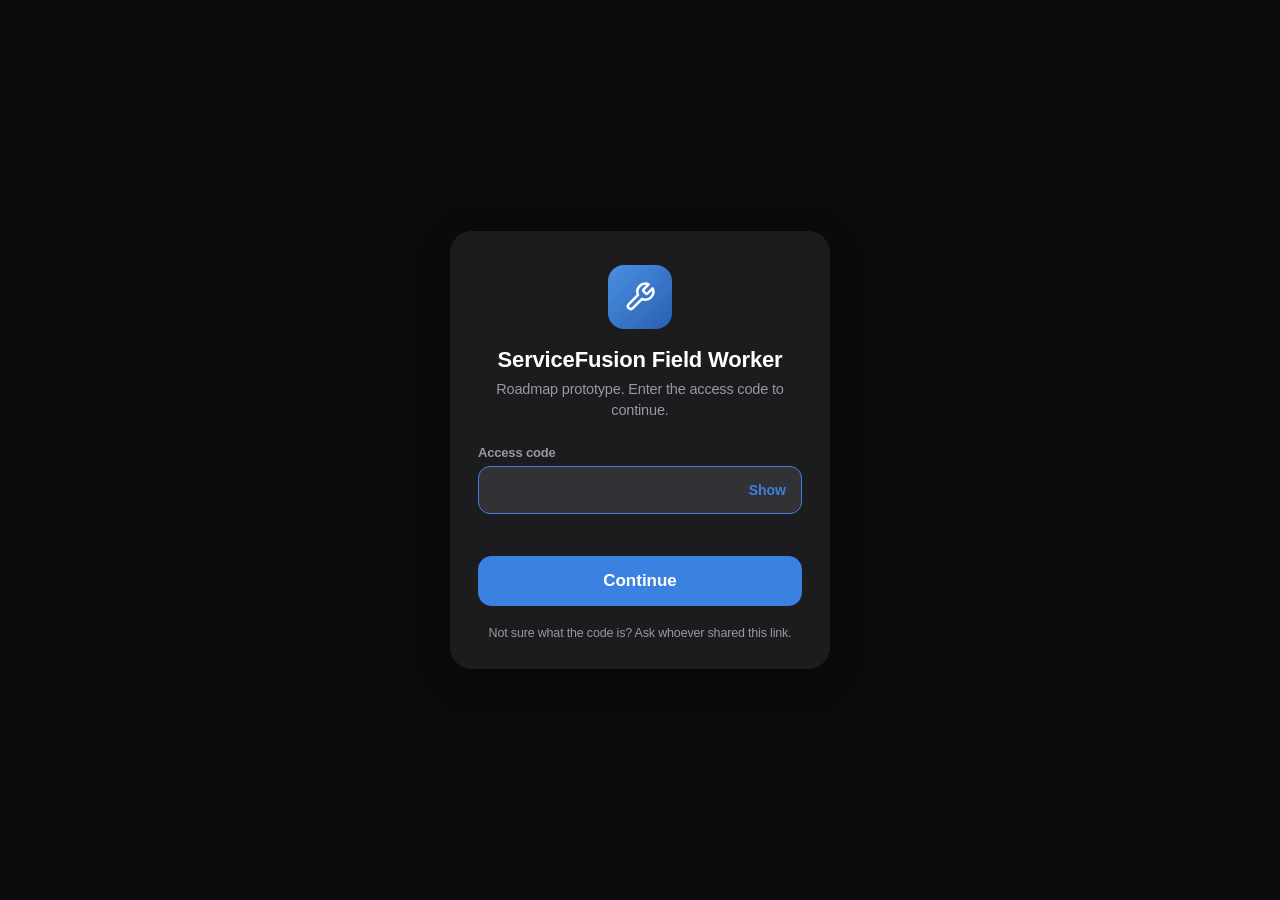
==== commit 1deec11a: "Add access-code sign-in gate for the prototype signin.html + shared gate.js guard the prototype page" ====
--- a/technician-happy-path.html
+++ b/technician-happy-path.html
@@ -2,6 +2,7 @@
 <html lang="en">
 <head>
 <meta charset="utf-8">
+<script src="gate.js"></script>
 <meta name="viewport" content="width=device-width, initial-scale=1">
 <title>ServiceFusion iOS – Technician Happy Path (v1) + Home &amp; Notifications</title>
 <link rel="preconnect" href="https://fonts.googleapis.com">
@@ -1176,7 +1177,7 @@
         <button data-act="drawer-nset">${ic('sliders', 26)}Notification Settings</button>
         <hr>
         <button data-act="toast" data-msg="Settings – see My Work prototype">${ic('gear', 26)}Settings</button>
-        <button class="danger" data-act="toast" data-msg="Logout – not available in prototype">${ic('exit', 26)}Logout</button>
+        <button class="danger" data-act="logout">${ic('exit', 26)}Logout</button>
       </div>`;
   }
   function renderChrome() {
@@ -1391,6 +1392,7 @@
       case 'clock': S.clockedIn = !S.clockedIn; if (S.clockedIn) S.clockInAt = simMin; toast(S.clockedIn ? `Clocked in at ${fmt(simMin)}` : 'Clocked out'); renderHome(); break;
       case 'perm-fix': S.push = true; S.loc = 'always'; toast('Opened iOS Settings — permissions granted (simulated)'); renderAll(); break;
       case 'pref': S.prefs[d.k] = !S.prefs[d.k]; savePrefs(); renderNset(); break;
+      case 'logout': if (window.SFGate) SFGate.signOut(); location.href = 'signin.html'; break;
       case 'notemore': notesOpen[d.k] = !notesOpen[d.k]; renderPanel(panelKind); break;
       case 'devdk': S.dk = d.v; renderPanel(panelKind); break;
       case 'bn-open': { const n = S.notifs.find(n => n.id == id); openNotif(n); break; }
